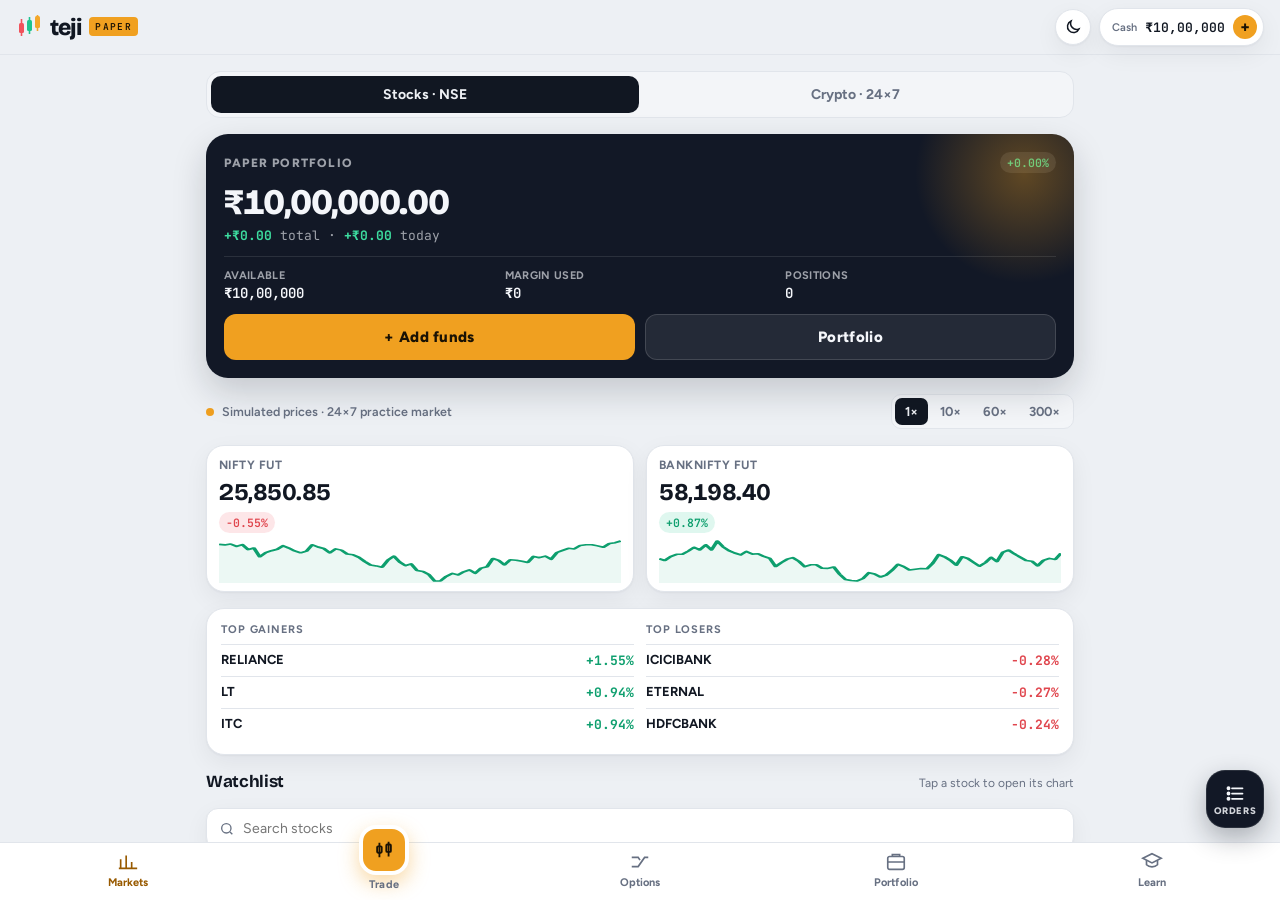
==== app/src/main/assets/index.html @ e21f7d2a "Teji paper trading Android app WebView app serving the Teji web app from assets, with an on-phone li" ====
<!DOCTYPE html>
<html lang="en">
<head>
<meta charset="utf-8">
<meta name="viewport" content="width=device-width, initial-scale=1, maximum-scale=1, viewport-fit=cover">
<title>Teji Paper Trading</title>
<script>(function(){var r=document.documentElement,t=null;try{t=localStorage.getItem('teji.theme');}catch(e){}
if(t!=='dark'&&t!=='light'){var h=r.getAttribute('data-theme');t=(h==='dark'||h==='light')?h:((window.matchMedia&&matchMedia('(prefers-color-scheme: dark)').matches)?'dark':'light');}
r.setAttribute('data-skin',t);})();</script>
<link rel="preconnect" href="https://fonts.googleapis.com">
<link rel="preconnect" href="https://fonts.gstatic.com" crossorigin>
<link href="https://fonts.googleapis.com/css2?family=Bricolage+Grotesque:opsz,wght@12..96,500;12..96,700;12..96,800&family=Figtree:wght@400;500;600;700;800&family=JetBrains+Mono:wght@400;500;600;700&display=swap" rel="stylesheet">
<style>
:root{
  /* Layout: phone-first trading app. Header, one active screen, bottom tab bar with a raised Chart button. Light skin by default, dark skin on toggle. */
  --bg:#EDF0F4; --panel:#FFFFFF; --panel2:#F3F5F8; --line:#E1E5EB; --text:#111722; --muted:#677082;
  --accent:#F0A020; --accent-ink:#985A00; --up:#0E9F6E; --down:#E0464E; --blue:#2F6FEB;
  --shadow:0 1px 2px rgba(17,23,34,.04),0 8px 24px rgba(17,23,34,.06);
  --warn-bg:#FFF4E0; --warn-fg:#7E4A00; --warn-bd:#F3D7A3; --err-bg:#FDECEC; --err-fg:#9E222A; --err-bd:#F2C1C4;
  --hero:#121826; --hero-fg:#F4F6FA; --hero-mut:rgba(244,246,250,.62);
  --display:'Bricolage Grotesque', 'Segoe UI', system-ui, sans-serif;
  --body:'Figtree', 'Segoe UI', system-ui, sans-serif;
  --mono:'JetBrains Mono', ui-monospace, 'SF Mono', Menlo, monospace;
  color-scheme:light;
}
:root[data-skin="dark"]{
  --bg:#0A0F17; --panel:#111824; --panel2:#172131; --line:#22304A; --text:#E8EDF5; --muted:#8B98AD;
  --accent:#F4A72A; --accent-ink:#F4B54A; --up:#1FC48D; --down:#F0525B; --blue:#5FA2FF;
  --shadow:none;
  --warn-bg:rgba(244,167,42,.12); --warn-fg:#F7C772; --warn-bd:rgba(244,167,42,.3); --err-bg:rgba(240,82,91,.1); --err-fg:#F7999E; --err-bd:rgba(240,82,91,.35);
  --hero:#18233A; --hero-fg:#F4F6FA; --hero-mut:rgba(244,246,250,.6);
  color-scheme:dark;
}
*{box-sizing:border-box;margin:0;padding:0}
html,body{height:100%;background:var(--bg);color:var(--text);font-family:var(--body);-webkit-font-smoothing:antialiased;overflow:hidden}
button{font:inherit;color:inherit;background:none;border:0;cursor:pointer;-webkit-tap-highlight-color:transparent}
input,select{font:inherit;color:inherit}
:focus-visible{outline:2px solid var(--accent);outline-offset:2px;border-radius:6px}
.num{font-family:var(--mono);font-variant-numeric:tabular-nums}
.up{color:var(--up)} .dn{color:var(--down)} .mut{color:var(--muted)}
h2,h3{font-family:var(--display);letter-spacing:-0.02em;text-wrap:balance}
h3{font-size:17px;font-weight:700}

#app{height:100%;display:flex;flex-direction:column}
.top{display:flex;align-items:center;justify-content:space-between;gap:12px;padding:calc(8px + env(safe-area-inset-top)) 16px 8px;border-bottom:1px solid var(--line)}
.brand{display:flex;align-items:center;gap:8px;font-family:var(--display);font-weight:800;font-size:23px;letter-spacing:-0.04em}
.brand svg{width:26px;height:26px}
.brand em{font-style:normal;font-family:var(--mono);font-size:9.5px;font-weight:600;letter-spacing:.14em;text-transform:uppercase;color:#1A1204;background:var(--accent);padding:3px 6px;border-radius:4px;transform:translateY(-1px)}
.eq-chip{display:flex;align-items:center;gap:8px;padding:6px 6px 6px 12px;border:1px solid var(--line);border-radius:999px;background:var(--panel)}
.eq-chip .lbl{font-size:11px;color:var(--muted);font-weight:600}
.eq-chip b{font-family:var(--mono);font-size:13px;font-weight:600}
.pill{font-family:var(--mono);font-size:11.5px;font-weight:600;padding:3px 7px;border-radius:999px;background:rgba(139,152,173,.14)}
.pill.up{background:rgba(31,196,141,.14)} .pill.dn{background:rgba(240,82,91,.14)}

main{flex:1;min-height:0;position:relative}
.screen{position:absolute;inset:0;overflow-y:auto;display:none;-webkit-overflow-scrolling:touch}
.screen.active{display:block}
#scr-chart.active{display:flex;flex-direction:column;overflow:hidden}
.tabs{display:grid;grid-template-columns:repeat(5,1fr);border-top:1px solid var(--line);background:var(--panel);padding-bottom:env(safe-area-inset-bottom)}
.tabs button{display:flex;flex-direction:column;align-items:center;gap:3px;padding:8px 0 9px;font-size:11px;color:var(--muted);font-weight:700;letter-spacing:.01em}
.tabs button.on{color:var(--accent-ink)}
.tabs svg{width:22px;height:22px}
.pad{padding:16px;display:flex;flex-direction:column;gap:16px;max-width:900px;margin:0 auto}
.card{background:var(--panel);border:1px solid var(--line);border-radius:18px;padding:14px;box-shadow:var(--shadow)}

/* segmented */
.seg{display:inline-flex;background:var(--panel2);border:1px solid var(--line);border-radius:10px;padding:3px;gap:2px;flex-shrink:0}
.seg button{padding:6px 10px;border-radius:7px;font-size:13px;font-weight:700;color:var(--muted);white-space:nowrap;display:flex;align-items:center;gap:5px}
.seg button.on{background:var(--text);color:var(--bg)}
.seg svg{width:16px;height:16px}
.seg.full{display:flex}.seg.full button{flex:1;justify-content:center}

/* markets */
.sim-bar{display:flex;align-items:center;justify-content:space-between;gap:10px;flex-wrap:wrap}
.live{display:flex;align-items:center;gap:8px;font-size:12.5px;color:var(--muted);font-weight:600}
.live.off i{background:var(--muted);animation:none}.live.err i{background:var(--down);animation:none}
.live i{width:8px;height:8px;border-radius:50%;background:var(--accent);box-shadow:0 0 0 0 rgba(244,167,42,.6);animation:pulse 1.6s infinite}
@keyframes pulse{70%{box-shadow:0 0 0 8px rgba(244,167,42,0)}100%{box-shadow:0 0 0 0 rgba(244,167,42,0)}}
.idx-row{display:grid;grid-template-columns:1fr 1fr;gap:12px}
.idx{display:flex;flex-direction:column;gap:6px;text-align:left;background:var(--panel);border:1px solid var(--line);border-radius:16px;padding:12px 12px 8px}
.idx .nm{font-size:12px;color:var(--muted);font-weight:700;letter-spacing:.04em}
.idx .px{font-family:var(--display);font-size:24px;font-weight:700;letter-spacing:-0.02em;font-variant-numeric:tabular-nums}
.idx svg{width:100%;height:44px;pointer-events:none}
.hero{display:flex;flex-direction:column;gap:6px;padding:4px 0}
.hero h2{font-size:30px;font-weight:800;line-height:1.02;letter-spacing:-0.035em}
.hero h2 span{color:var(--accent-ink)}
.hero p{color:var(--muted);font-size:14px;max-width:52ch}
.movers{display:grid;grid-template-columns:1fr 1fr;gap:12px}
.mv h4{font-size:11px;color:var(--muted);letter-spacing:.08em;text-transform:uppercase;margin-bottom:8px}
.mv button{display:flex;justify-content:space-between;width:100%;padding:7px 0;border-top:1px solid var(--line);font-size:13px;font-weight:700}
.sec-h{display:flex;justify-content:space-between;align-items:baseline}
.sec-h small{color:var(--muted);font-size:12px}
.watch{display:flex;flex-direction:column;background:var(--panel);border:1px solid var(--line);border-radius:16px;overflow:hidden}
.w-row{display:grid;grid-template-columns:1fr 72px 104px;align-items:center;gap:10px;padding:11px 14px;text-align:left;border-top:1px solid var(--line)}
.w-row:first-child{border-top:0}
.w-row:hover{background:var(--panel2)}
.w-l{display:flex;flex-direction:column;min-width:0}
.w-l b{font-size:14px;font-weight:800;letter-spacing:.01em}
.w-l small{font-size:11.5px;color:var(--muted);white-space:nowrap;overflow:hidden;text-overflow:ellipsis}
.w-row svg{width:72px;height:28px;pointer-events:none}
.w-r{display:flex;flex-direction:column;align-items:flex-end;gap:3px}
.w-r b{font-family:var(--mono);font-size:14px;font-weight:600;border-radius:4px;padding:0 3px}
.fl-up{animation:flu .6s}.fl-dn{animation:fld .6s}
@keyframes flu{from{background:rgba(31,196,141,.35)}}
@keyframes fld{from{background:rgba(240,82,91,.35)}}
.tag{font-size:10px;font-weight:800;letter-spacing:.06em;padding:2px 6px;border-radius:4px;background:var(--panel2);color:var(--muted);border:1px solid var(--line)}

/* chart screen */
.ch-top{display:flex;align-items:center;justify-content:space-between;gap:10px;padding:10px 14px 6px}
.sym-btn{display:flex;flex-direction:column;align-items:flex-start;text-align:left;min-width:0}
.sym-btn b{font-family:var(--display);font-size:20px;font-weight:800;letter-spacing:-0.02em;display:flex;align-items:center;gap:6px}
.sym-btn b::after{content:'';width:8px;height:8px;border-right:2px solid var(--muted);border-bottom:2px solid var(--muted);transform:rotate(45deg) translateY(-3px)}
.sym-btn span{font-size:11.5px;color:var(--muted);white-space:nowrap;overflow:hidden;text-overflow:ellipsis;max-width:46vw}
.ch-px{display:flex;flex-direction:column;align-items:flex-end}
.ch-px b{font-family:var(--mono);font-size:20px;font-weight:700}
.ch-tools{display:flex;gap:8px;padding:4px 14px 8px;overflow-x:auto;scrollbar-width:none;align-items:center}
.ch-tools::-webkit-scrollbar{display:none}
.tbtn{display:flex;align-items:center;gap:6px;padding:7px 10px;border-radius:10px;background:var(--panel2);border:1px solid var(--line);font-size:13px;font-weight:700;white-space:nowrap;flex-shrink:0}
.tbtn svg{width:16px;height:16px}
.cv-wrap{position:relative;flex:1;min-height:0;border-top:1px solid var(--line);border-bottom:1px solid var(--line)}
#cv{position:absolute;inset:0;width:100%;height:100%;touch-action:none;display:block;cursor:crosshair}
.legend{position:absolute;left:10px;top:8px;right:72px;pointer-events:none;font-size:11.5px;display:flex;flex-direction:column;gap:3px}
.legend .l1{display:flex;flex-wrap:wrap;gap:4px 10px;font-family:var(--mono)}
.legend .l1 b{font-family:var(--body);font-weight:800;color:var(--text)}
.legend .l2{display:flex;flex-wrap:wrap;gap:4px 10px;font-family:var(--mono);color:var(--muted)}
.legend i{font-style:normal}
.legend .dot{display:inline-block;width:8px;height:2px;border-radius:2px;margin-right:4px;vertical-align:middle}
.go-live{position:absolute;right:72px;bottom:34px;padding:6px 10px;border-radius:999px;background:var(--panel2);border:1px solid var(--line);font-size:12px;font-weight:700}
.tool-hint{position:absolute;left:50%;top:44px;transform:translateX(-50%);background:var(--accent);color:#1A1204;font-size:12px;font-weight:800;padding:5px 10px;border-radius:999px;pointer-events:none;white-space:nowrap}
.ch-pos{display:flex;flex-direction:column}
.cp-row{display:flex;align-items:center;justify-content:space-between;gap:8px;padding:7px 14px;border-bottom:1px solid var(--line);font-size:12.5px}
.cp-row .l{display:flex;gap:8px;align-items:center;min-width:0;flex-wrap:wrap}
.cp-row button{padding:5px 10px;border-radius:8px;border:1px solid var(--line);font-weight:700;font-size:12px}
.trade-bar{display:grid;grid-template-columns:1fr 1fr;gap:10px;padding:10px 14px}
.btn{display:flex;align-items:center;justify-content:center;gap:8px;padding:13px 14px;border-radius:12px;font-weight:800;font-size:15px;letter-spacing:.02em}
.btn small{font-family:var(--mono);font-weight:600;font-size:12px;opacity:.85}
.btn.buy{background:var(--up);color:#03150E}
.btn.sell{background:var(--down);color:#1C0305}
.btn.ghost{background:var(--panel2);border:1px solid var(--line)}
.btn.acc{background:var(--accent);color:#1A1204}
.btn.big{width:100%;padding:15px;font-size:16px}
.btn:disabled{opacity:.45;cursor:not-allowed}

/* options */
.oc-head{display:grid;grid-template-columns:repeat(4,1fr);gap:8px}
.kv{display:flex;flex-direction:column;gap:2px}
.kv small{font-size:11px;color:var(--muted);font-weight:700;letter-spacing:.03em}
.kv b{font-family:var(--mono);font-size:14px;font-weight:600}
.oc-wrap{overflow-x:auto;border:1px solid var(--line);border-radius:16px;background:var(--panel)}
table.oc{width:100%;border-collapse:collapse;font-size:12.5px;min-width:340px}
.oc th{font-size:10.5px;letter-spacing:.07em;color:var(--muted);font-weight:800;padding:9px 6px;border-bottom:1px solid var(--line);text-transform:uppercase;position:sticky;top:0;background:var(--panel)}
.oc td{padding:0;border-bottom:1px solid rgba(34,48,74,.6);text-align:center;position:relative}
.oc td.k{font-family:var(--mono);font-weight:700;background:var(--panel2);width:76px;padding:9px 4px}
.oc tr.atm td.k{background:var(--accent);color:#1A1204}
.oc td.itm{background:rgba(244,167,42,.07)}
.oc .ob{display:flex;flex-direction:column;align-items:center;width:100%;padding:7px 4px;font-family:var(--mono)}
.oc .ob b{font-weight:600;font-size:13px}
.oc .ob small{font-size:10px;color:var(--muted)}
.oc .ob:hover{background:rgba(232,237,245,.06)}
.oi{position:absolute;bottom:3px;height:3px;border-radius:2px;opacity:.75;pointer-events:none}
.oc td.ce .oi{right:6px;background:var(--down)} .oc td.pe .oi{left:6px;background:var(--up)}
#payoff,#curve{width:100%;height:170px;display:block}
.note{font-size:13px;color:var(--muted);line-height:1.5}

/* portfolio */
.acct{display:flex;flex-direction:column;gap:12px}
.acct .big{font-family:var(--display);font-size:32px;font-weight:800;letter-spacing:-0.03em;font-variant-numeric:tabular-nums}
.grid3{display:grid;grid-template-columns:repeat(3,1fr);gap:12px}
.pos{display:flex;flex-direction:column;gap:8px;padding:12px 14px;border-top:1px solid var(--line)}
.pos:first-child{border-top:0}
.pos .r1{display:flex;justify-content:space-between;align-items:flex-start;gap:8px}
.pos .r1 b{font-size:14.5px;font-weight:800}
.pos .meta{font-size:12px;color:var(--muted);font-family:var(--mono)}
.pos .pnl{font-family:var(--mono);font-size:15px;font-weight:700;text-align:right}
.chips{display:flex;gap:6px;flex-wrap:wrap}
.chip{font-size:11px;font-weight:700;font-family:var(--mono);padding:3px 7px;border-radius:6px;border:1px solid var(--line)}
.chip.sl{color:var(--down);border-color:rgba(240,82,91,.4)} .chip.tg{color:var(--up);border-color:rgba(31,196,141,.4)}
.acts{display:flex;gap:8px}
.acts button{flex:1;padding:8px;border-radius:9px;border:1px solid var(--line);font-size:12.5px;font-weight:700;background:var(--panel2)}
.acts button.x{color:var(--down)}
.list{background:var(--panel);border:1px solid var(--line);border-radius:16px;overflow:hidden}
.empty{padding:28px 18px;text-align:center;color:var(--muted);font-size:13.5px;line-height:1.5}
.ord{display:grid;grid-template-columns:1fr auto;gap:4px 10px;padding:11px 14px;border-top:1px solid var(--line);font-size:12.5px}
.ord:first-child{border-top:0}
.st{font-size:10.5px;font-weight:800;letter-spacing:.05em;padding:2px 6px;border-radius:4px}
.st.Executed{background:rgba(31,196,141,.14);color:var(--up)} .st.Rejected{background:rgba(240,82,91,.14);color:var(--down)}
.st.Cancelled{background:rgba(139,152,173,.14);color:var(--muted)} .st.Pending{background:rgba(244,167,42,.15);color:var(--accent-ink)}
.stats{display:grid;grid-template-columns:repeat(4,1fr);gap:12px}
.reset{align-self:center;color:var(--muted);font-size:13px;font-weight:700;text-decoration:underline;padding:8px}

/* learn */
.lhero{display:flex;flex-direction:column;gap:10px}
.prog{height:8px;background:var(--panel2);border-radius:99px;overflow:hidden;border:1px solid var(--line)}
.prog i{display:block;height:100%;background:var(--accent);border-radius:99px;transition:width .4s}
.lessons{display:grid;grid-template-columns:repeat(auto-fill,minmax(250px,1fr));gap:10px}
.les{display:grid;grid-template-columns:38px 1fr auto;gap:12px;align-items:center;text-align:left;padding:12px;border-radius:14px;background:var(--panel);border:1px solid var(--line)}
.les .n{font-family:var(--display);font-size:22px;font-weight:800;color:var(--muted);text-align:center}
.les.done .n{color:var(--up)}
.les b{font-size:14px;font-weight:700;display:block;line-height:1.25}
.les small{font-size:11.5px;color:var(--muted)}
.les .ck{width:22px;height:22px;border-radius:50%;border:2px solid var(--line);display:grid;place-items:center;font-size:12px}
.les.done .ck{background:var(--up);border-color:var(--up);color:#03150E}
.lsvg{width:100%;height:auto;background:var(--panel2);border-radius:14px;border:1px solid var(--line);display:block}
.lbody{display:flex;flex-direction:column;gap:12px;font-size:15px;line-height:1.6;max-width:65ch}
.lbody ul,.lbody ol{padding-left:20px;display:flex;flex-direction:column;gap:6px}
.lbody b{color:var(--text)}
.lbody .box{background:var(--panel2);border-left:3px solid var(--accent);padding:10px 12px;border-radius:0 10px 10px 0;font-size:14px}
.quiz{display:flex;flex-direction:column;gap:8px}
.quiz button{text-align:left;padding:11px 13px;border-radius:11px;border:1px solid var(--line);background:var(--panel2);font-size:14px;font-weight:600}
.quiz button.ok{border-color:var(--up);background:rgba(31,196,141,.12)}
.quiz button.no{border-color:var(--down);background:rgba(240,82,91,.1)}
.qwhy{font-size:13.5px;color:var(--muted);line-height:1.5}
.calc{display:flex;flex-direction:column;gap:12px}
.calc .g{display:grid;grid-template-columns:1fr 1fr;gap:10px}
.disc{font-size:12px;color:var(--muted);line-height:1.5;text-align:center;padding-bottom:12px}

/* fields */
.field{display:flex;flex-direction:column;gap:6px}
.field label,.flabel{font-size:11.5px;font-weight:700;color:var(--muted);letter-spacing:.03em}
.inp{width:100%;background:var(--bg);border:1px solid var(--line);border-radius:10px;padding:10px 12px;font-family:var(--mono);font-size:15px;outline:none}
.inp:focus{border-color:var(--accent-ink)}
.inp:disabled{opacity:.4}
.stepper{display:grid;grid-template-columns:40px 1fr 40px;border:1px solid var(--line);border-radius:10px;overflow:hidden;background:var(--bg)}
.stepper button{font-size:20px;font-weight:600;background:var(--panel2)}
.stepper .inp{border:0;border-radius:0;text-align:center}
.row2{display:grid;grid-template-columns:1fr 1fr;gap:10px}
.tg-row{display:grid;grid-template-columns:auto 1fr;gap:10px;align-items:center}
.sw{display:flex;align-items:center;gap:8px;font-size:13.5px;font-weight:700;min-width:104px}
.sw input{width:18px;height:18px;accent-color:var(--accent-ink)}
.hint{font-size:11.5px;color:var(--muted);font-family:var(--mono)}
.linkb{color:var(--accent-ink);font-size:13px;font-weight:700;align-self:flex-start;padding:2px 0}

/* sheet */
.sheet-wrap{position:fixed;inset:0;z-index:50;display:flex;align-items:flex-end;justify-content:center}
.sheet-wrap[hidden]{display:none}
.scrim{position:absolute;inset:0;background:rgba(3,6,10,.62)}
.sheet{position:relative;width:100%;max-width:560px;max-height:92%;overflow-y:auto;background:var(--panel);border:1px solid var(--line);border-bottom:0;border-radius:20px 20px 0 0;padding:6px 16px calc(18px + env(safe-area-inset-bottom));animation:sup .22s ease-out;display:flex;flex-direction:column;gap:14px}
.sheet.tall{height:92%}
@keyframes sup{from{transform:translateY(36px);opacity:.3}}
.grab{width:40px;height:4px;border-radius:9px;background:var(--line);margin:4px auto 0;flex-shrink:0}
.sh-h{display:flex;justify-content:space-between;align-items:center;gap:10px}
.sh-h h3{font-size:19px}
.xbtn{width:34px;height:34px;border-radius:50%;background:var(--panel2);display:grid;place-items:center;font-size:18px;flex-shrink:0}
.ot-head{display:flex;justify-content:space-between;align-items:center;gap:10px;padding:12px;border-radius:14px;background:var(--panel2);border:1px solid var(--line)}
.ot-head.BUY{border-color:rgba(31,196,141,.45)} .ot-head.SELL{border-color:rgba(240,82,91,.45)}
.ot-sym{font-family:var(--display);font-size:19px;font-weight:800;letter-spacing:-0.02em}
.side-seg button.on.b{background:var(--up);color:#03150E}
.side-seg button.on.s{background:var(--down);color:#1C0305}
.sum{display:flex;flex-direction:column;gap:7px;background:var(--bg);border:1px solid var(--line);border-radius:12px;padding:12px}
.sum .r{display:flex;justify-content:space-between;font-size:13px}
.sum .r span:first-child{color:var(--muted)}
.sum .r span:last-child{font-family:var(--mono);font-weight:600}
.warn{font-size:12.5px;line-height:1.45;padding:9px 11px;border-radius:10px;background:var(--warn-bg);color:var(--warn-fg);border:1px solid var(--warn-bd)}
.warn.err{background:var(--err-bg);color:var(--err-fg);border-color:var(--err-bd)}
details.check{border:1px solid var(--line);border-radius:12px;padding:10px 12px;background:var(--panel2)}
details.check summary{font-size:13px;font-weight:700;cursor:pointer}
details.check label{display:flex;gap:10px;align-items:flex-start;font-size:13px;margin-top:9px;line-height:1.4}
details.check input{accent-color:var(--up);width:16px;height:16px;margin-top:2px;flex-shrink:0}
.srch-list{display:flex;flex-direction:column}
.srch-list button{display:flex;justify-content:space-between;align-items:center;padding:11px 4px;border-top:1px solid var(--line);text-align:left}
.ind-row{display:flex;align-items:center;justify-content:space-between;gap:12px;padding:10px 2px;border-top:1px solid var(--line)}
.ind-row b{font-size:14px;display:flex;align-items:center;gap:8px}
.ind-row small{display:block;font-size:12px;color:var(--muted);margin-top:2px}
.ind-row input{width:20px;height:20px;accent-color:var(--accent-ink);flex-shrink:0}
.swatch{width:14px;height:3px;border-radius:2px;display:inline-block}
.capchips{display:grid;grid-template-columns:repeat(4,1fr);gap:8px}
.capchips button{padding:10px 4px;border-radius:10px;border:1px solid var(--line);background:var(--panel2);font-family:var(--mono);font-weight:600;font-size:13px}
.capchips button.on{border-color:var(--accent-ink);color:var(--accent-ink)}

#toasts{position:fixed;left:50%;top:calc(62px + env(safe-area-inset-top));transform:translateX(-50%);z-index:80;display:flex;flex-direction:column;gap:8px;width:min(92vw,420px);pointer-events:none}
.toast{color:#F4F6FA;background:#1C2738;border:1px solid var(--line);border-left:4px solid var(--up);padding:10px 12px;border-radius:12px;font-size:13.5px;font-weight:600;box-shadow:0 10px 30px rgba(0,0,0,.4);animation:tin .25s ease-out}
.toast.err{border-left-color:var(--down)} .toast.info{border-left-color:var(--accent-ink)}
@keyframes tin{from{transform:translateY(-10px);opacity:0}}

/* v4 additions */
body,.top,.tabs,.card,.watch,.list,.idx,.sheet,.seg,.inp,.ch-top,.ch-tools,.trade-bar,.ch-pos,.cv-wrap{transition:background-color .2s ease,border-color .2s ease,color .2s ease}
.part-seg{border-radius:14px;padding:4px}.part-seg button{padding:10px 8px;font-size:14px;border-radius:10px}
.fab{position:fixed;right:16px;bottom:90px;z-index:40;display:flex;flex-direction:column;align-items:center;justify-content:center;gap:1px;width:58px;height:58px;border-radius:19px;background:var(--hero);color:#F4F6FA;box-shadow:0 10px 26px rgba(17,23,34,.3);border:1px solid rgba(255,255,255,.1);transition:bottom .2s ease}
.fab svg{width:21px;height:21px}
.fab-lbl{font-size:9.5px;font-weight:800;letter-spacing:.06em;text-transform:uppercase;opacity:.85}
.fab-badge{position:absolute;top:-7px;right:-7px;min-width:22px;height:22px;padding:0 6px;border-radius:999px;background:var(--accent);color:#1A1204;font:800 12px var(--mono);display:grid;place-items:center;border:2px solid var(--bg)}
.fab-badge[hidden]{display:none}
.fab.pop{animation:fabpop .5s ease}
@keyframes fabpop{30%{transform:scale(1.15)}60%{transform:scale(.95)}}
.screen .pad{padding-bottom:96px}
.bk-sum{display:grid;grid-template-columns:repeat(3,1fr);gap:10px;padding:12px;border-radius:14px;background:var(--panel2);border:1px solid var(--line)}
.bk-row{display:flex;flex-direction:column;gap:8px;padding:12px 2px;border-top:1px solid var(--line)}
.bk-row:first-child{border-top:0}
.bk-row .r1{display:flex;justify-content:space-between;align-items:flex-start;gap:8px}
.bk-row b.s{font-size:14.5px;font-weight:800}
.bk-row .meta{font-size:12px;color:var(--muted);font-family:var(--mono)}
.bk-row .pnl{font-family:var(--mono);font-size:15px;font-weight:700;text-align:right}
.bk-row .acts button{padding:7px}
.bk-exit{flex:1.3!important;background:var(--down)!important;color:#fff!important;border-color:var(--down)!important}
.hsum{display:flex;flex-direction:column;gap:12px}
.hs-top{display:flex;justify-content:space-between;align-items:flex-start;gap:10px}
.hs-big{font-family:var(--display);font-size:28px;font-weight:800;letter-spacing:-0.03em;margin-top:4px}
#pfSeg button{padding:7px 6px;font-size:12.5px}
.top-r{display:flex;align-items:center;gap:8px}
.icon-btn{width:36px;height:36px;border-radius:50%;border:1px solid var(--line);background:var(--panel);display:grid;place-items:center;box-shadow:var(--shadow)}
.icon-btn svg{width:18px;height:18px}
:root:not([data-skin="dark"]) .i-sun{display:none} :root[data-skin="dark"] .i-moon{display:none}
.eq-chip{box-shadow:var(--shadow)}
.eq-chip .plus{width:24px;height:24px;border-radius:50%;background:var(--accent);color:#1A1204;display:grid;place-items:center;font-weight:800;font-size:16px;line-height:1}
.pcard{background:var(--hero);color:var(--hero-fg);border-radius:22px;padding:18px;display:flex;flex-direction:column;gap:12px;position:relative;overflow:hidden;box-shadow:0 14px 34px rgba(17,23,34,.18)}
.pcard::after{content:'';position:absolute;right:-60px;top:-70px;width:220px;height:220px;border-radius:50%;background:radial-gradient(circle,rgba(240,160,32,.35),rgba(240,160,32,0) 70%);pointer-events:none}
.pc-top{display:flex;justify-content:space-between;align-items:center}
.pc-l{font-size:12px;font-weight:800;letter-spacing:.1em;text-transform:uppercase;color:var(--hero-mut)}
.pc-eq{font-family:var(--display);font-size:36px;font-weight:800;letter-spacing:-0.035em;line-height:1;font-variant-numeric:tabular-nums}
.pc-sub{font-size:13px;color:var(--hero-mut);font-family:var(--mono)}
.pc-sub b{font-weight:700}
.pcard .pill{background:rgba(255,255,255,.1)}
.pcard .up{color:#3DDC9F} .pcard .dn{color:#FF7A80}
.pc-grid{display:grid;grid-template-columns:repeat(3,1fr);gap:10px;padding-top:12px;border-top:1px solid rgba(255,255,255,.1)}
.pc-grid small{color:var(--hero-mut)!important}
.pc-act{display:grid;grid-template-columns:1fr 1fr;gap:10px;position:relative;z-index:1}
.pc-act .ghost{background:rgba(255,255,255,.08);border:1px solid rgba(255,255,255,.14);color:var(--hero-fg)}
.wsearch{display:flex;align-items:center;gap:8px;background:var(--panel);border:1px solid var(--line);border-radius:12px;padding:0 12px;box-shadow:var(--shadow)}
.wsearch svg{width:16px;height:16px;color:var(--muted);flex-shrink:0}
.wsearch input{flex:1;border:0;background:none;outline:none;padding:11px 0;font-size:14px}
.watch,.idx,.list,.oc-wrap,.les{box-shadow:var(--shadow)}
.watch{border-radius:18px}.idx{border-radius:18px}.list{border-radius:18px}
.tabs button.mid{position:relative}
.tabs button.mid .ic{width:50px;height:50px;border-radius:17px;background:var(--accent);color:#1A1204;display:grid;place-items:center;margin-top:-26px;box-shadow:0 8px 20px rgba(240,160,32,.4);border:4px solid var(--panel)}
.tabs button.mid.on{color:var(--accent-ink)}
.tabs button.mid .ic svg{width:22px;height:22px}
.capchips.c3{grid-template-columns:repeat(3,1fr)}
.capchips button:disabled{opacity:.35;cursor:not-allowed}
.lsvg [fill="#E8EDF5"]{fill:var(--text)} .lsvg [stroke="#E8EDF5"]{stroke:var(--text)}
.lsvg [fill="#8B98AD"]{fill:var(--muted)} .lsvg [stroke="#8B98AD"]{stroke:var(--muted)}
.ch-top,.ch-tools,.trade-bar,.ch-pos{background:var(--panel)}
.cv-wrap{background:var(--panel)}
@media (min-width:760px){
  .idx-row{grid-template-columns:1fr 1fr}
  .hero h2{font-size:38px}
}
@media (max-width:380px){.oc-head{grid-template-columns:repeat(2,1fr)}.stats{grid-template-columns:repeat(2,1fr)}.grid3{grid-template-columns:1fr 1fr}}
@media (prefers-reduced-motion:reduce){*{animation:none!important;transition:none!important}}
</style>
</head>
<body>
<div id="app">
  <header class="top">
    <div class="brand">
      <svg viewBox="0 0 26 26" aria-hidden="true"><rect x="3" y="9" width="5" height="10" rx="1.5" fill="#F0525B"/><line x1="5.5" y1="5" x2="5.5" y2="22" stroke="#F0525B" stroke-width="1.6"/><rect x="11" y="6" width="5" height="11" rx="1.5" fill="#1FC48D"/><line x1="13.5" y1="3" x2="13.5" y2="20" stroke="#1FC48D" stroke-width="1.6"/><rect x="19" y="2" width="5" height="12" rx="1.5" fill="#F4A72A"/><line x1="21.5" y1="1" x2="21.5" y2="17" stroke="#F4A72A" stroke-width="1.6"/></svg>
      teji <em>paper</em>
    </div>
    <div class="top-r">
      <button class="icon-btn" id="themeBtn" aria-label="Switch light or dark mode"><svg class="i-moon" viewBox="0 0 24 24" fill="none" stroke="currentColor" stroke-width="2"><path d="M20 14.5A8 8 0 0 1 9.5 4a8 8 0 1 0 10.5 10.5z"/></svg><svg class="i-sun" viewBox="0 0 24 24" fill="none" stroke="currentColor" stroke-width="2"><circle cx="12" cy="12" r="4"/><path d="M12 2v2M12 20v2M4.9 4.9l1.4 1.4M17.7 17.7l1.4 1.4M2 12h2M20 12h2M4.9 19.1l1.4-1.4M17.7 6.3l1.4-1.4"/></svg></button>
      <button class="eq-chip" data-funds aria-label="Add funds"><span class="lbl">Cash</span><b id="cashVal">₹0</b><span class="plus">+</span></button>
    </div>
  </header>

  <main>
    <!-- MARKETS -->
    <section id="scr-markets" class="screen active">
      <div class="pad">
        <div class="seg full part-seg" id="partSeg"><button data-part="stocks">Stocks · NSE</button><button data-part="crypto">Crypto · 24×7</button></div>
        <div class="pcard">
          <div class="pc-top"><span class="pc-l" id="pcLabel">Paper portfolio</span><span class="pill" id="pcPct"></span></div>
          <div><div class="pc-eq" id="pcEq"></div><div class="pc-sub" style="margin-top:6px"><b id="pcPnl"></b> total · <b id="pcDay"></b> today</div></div>
          <div class="pc-grid"><div class="kv"><small>AVAILABLE</small><b id="pcCash"></b></div><div class="kv"><small>MARGIN USED</small><b id="pcMg"></b></div><div class="kv"><small>POSITIONS</small><b id="pcN"></b></div></div>
          <div class="pc-act"><button class="btn acc" data-funds>+ Add funds</button><button class="btn ghost" data-go="portfolio">Portfolio</button></div>
        </div>
        <div class="sim-bar">
          <div class="live" id="feedBadge"><i></i>Simulated prices · 24×7 practice market</div>
          <div class="seg speed-seg" aria-label="Market speed"></div>
        </div>
        <div class="idx-row" id="idxRow"></div>
        <div class="card movers" id="movers"></div>
        <div class="sec-h"><h3>Watchlist</h3><small>Tap a stock to open its chart</small></div>
        <label class="wsearch"><svg viewBox="0 0 24 24" fill="none" stroke="currentColor" stroke-width="2"><circle cx="11" cy="11" r="7"/><path d="M20 20l-3.5-3.5"/></svg><input id="wSearch" placeholder="Search stocks" autocomplete="off" aria-label="Search stocks"></label>
        <div class="watch" id="watch"></div>
        <button class="card" data-go="learn" style="display:flex;justify-content:space-between;align-items:center;text-align:left;gap:12px">
          <span><b style="font-size:15px;display:block">New to trading?</b><span class="mut" style="font-size:13px">15 short lessons, from candlesticks to options and crypto, each with a quiz.</span></span>
          <span class="tag" style="background:var(--accent);color:#1A1204;border-color:var(--accent-ink)">LEARN →</span>
        </button>
      </div>
    </section>

    <!-- CHART -->
    <section id="scr-chart" class="screen">
      <div class="ch-top">
        <button class="sym-btn" id="symBtn"><b id="chSym">NIFTY</b><span id="chName"></span></button>
        <div class="ch-px"><b id="chLtp">0</b><span id="chChg" class="num" style="font-size:12.5px"></span></div>
      </div>
      <div class="ch-tools">
        <div class="seg" id="tfSeg"></div>
        <div class="seg" id="typeSeg">
          <button data-ctype="candle" aria-label="Candles"><svg viewBox="0 0 16 16"><path d="M5 2v12M11 1v13" stroke="currentColor" stroke-width="1.3"/><rect x="3" y="5" width="4" height="6" rx="1" fill="currentColor"/><rect x="9" y="3" width="4" height="7" rx="1" fill="none" stroke="currentColor" stroke-width="1.3"/></svg></button>
          <button data-ctype="line" aria-label="Line"><svg viewBox="0 0 16 16"><path d="M1 12l4-5 3 3 4-6 3 3" fill="none" stroke="currentColor" stroke-width="1.6" stroke-linejoin="round"/></svg></button>
          <button data-ctype="ha" aria-label="Heikin Ashi">HA</button>
        </div>
        <button class="tbtn" id="indBtn"><svg viewBox="0 0 16 16"><path d="M2 12c3-6 5 2 7-3s3-4 5-5" fill="none" stroke="#F4A72A" stroke-width="1.6"/><path d="M2 14h12" stroke="currentColor" stroke-width="1.2"/></svg>Indicators</button>
        <div class="seg" id="toolSeg">
          <button data-tool="cursor" aria-label="Cursor and pan"><svg viewBox="0 0 16 16"><path d="M8 1v14M1 8h14" stroke="currentColor" stroke-width="1.4"/></svg></button>
          <button data-tool="h" aria-label="Horizontal line"><svg viewBox="0 0 16 16"><path d="M1 8h14" stroke="currentColor" stroke-width="2"/><circle cx="8" cy="8" r="2" fill="currentColor"/></svg></button>
          <button data-tool="t" aria-label="Trend line"><svg viewBox="0 0 16 16"><path d="M2 13L14 3" stroke="currentColor" stroke-width="2"/><circle cx="2.5" cy="12.5" r="2" fill="currentColor"/><circle cx="13.5" cy="3.5" r="2" fill="currentColor"/></svg></button>
        </div>
        <button class="tbtn" id="clearDraw">Clear lines</button>
        <div class="seg speed-seg" aria-label="Market speed"></div>
      </div>
      <div class="cv-wrap" id="cvWrap">
        <canvas id="cv" aria-label="Price chart"></canvas>
        <div class="legend" id="legend"></div>
        <div class="tool-hint" id="toolHint" hidden></div>
        <button class="go-live" id="goLive" hidden>Latest →</button>
      </div>
      <div class="ch-pos" id="chPos"></div>
      <div class="trade-bar">
        <button class="btn sell" data-trade="SELL">SELL <small id="sellPx"></small></button>
        <button class="btn buy" data-trade="BUY">BUY <small id="buyPx"></small></button>
      </div>
    </section>

    <!-- OPTIONS -->
    <section id="scr-options" class="screen">
      <div class="pad">
        <div class="sec-h"><h3>Option chain</h3><div class="seg" id="ocUnd"><button data-und="NIFTY">NIFTY</button><button data-und="BANKNIFTY">BANKNIFTY</button></div></div>
        <div class="card oc-head" id="ocHead"></div>
        <div class="oc-wrap">
          <table class="oc">
            <thead><tr><th>Call LTP · Δ</th><th>Strike</th><th>Put LTP · Δ</th></tr></thead>
            <tbody id="ocBody"></tbody>
          </table>
        </div>
        <p class="note" id="ocNote">Tap any LTP to buy or sell that contract. Shaded cells are in the money; the highlighted strike is at the money. Thin bars show simulated open interest.</p>
        <div class="card" style="display:flex;flex-direction:column;gap:10px">
          <div class="sec-h"><h3>Payoff at expiry</h3><small id="payoffSub"></small></div>
          <canvas id="payoff"></canvas>
          <p class="note" id="payoffNote"></p>
        </div>
        <button class="card" data-lesson="options" style="text-align:left"><b>New to options?</b> <span class="mut">Read the short lesson on calls, puts, strikes and premium →</span></button>
      </div>
    </section>

    <!-- PORTFOLIO -->
    <section id="scr-portfolio" class="screen">
      <div class="pad">
        <div class="card acct" id="acct"></div>
        <div class="seg full" id="pfSeg"><button data-pf="hold">Holdings</button><button data-pf="pos">Positions</button><button data-pf="ord">Orders</button><button data-pf="jr">Journal</button></div>
        <div id="pfBody"></div>
        <button class="reset" id="resetBtn">Reset account</button>
      </div>
    </section>

    <!-- LEARN -->
    <section id="scr-learn" class="screen">
      <div class="pad">
        <div class="lhero">
          <h2 style="font-size:28px;font-weight:800;letter-spacing:-0.03em">Learn to trade, step by step</h2>
          <p class="mut" style="font-size:14px">Each lesson ends with a quiz and a button to practise the idea on the chart. Answer correctly to complete the lesson.</p>
          <div style="display:flex;justify-content:space-between;font-size:12.5px;font-weight:700"><span id="progTxt"></span><span class="mut">Progress</span></div>
          <div class="prog"><i id="progBar"></i></div>
        </div>
        <div class="lessons" id="lessons"></div>
        <div class="card calc" id="calc">
          <h3>Position size calculator</h3>
          <p class="note">Decide how much you are willing to lose first. The right quantity follows from that.</p>
          <div class="g">
            <div class="field"><label for="cCap">Capital (₹)</label><input class="inp" id="cCap" inputmode="decimal"></div>
            <div class="field"><label for="cRisk">Risk per trade (%)</label><input class="inp" id="cRisk" inputmode="decimal" value="1"></div>
            <div class="field"><label for="cEntry">Entry price</label><input class="inp" id="cEntry" inputmode="decimal" value="1486"></div>
            <div class="field"><label for="cSl">Stop loss</label><input class="inp" id="cSl" inputmode="decimal" value="1474"></div>
          </div>
          <div class="sum" id="calcOut"></div>
        </div>
        <p class="disc">Teji is for education and practice only. Live mode uses unofficial Yahoo Finance quotes, which may be delayed or incomplete; elsewhere, prices are simulated. Nothing here is investment advice. Consult a SEBI-registered adviser before investing real money.</p>
      </div>
    </section>
  </main>

  <nav class="tabs" aria-label="Main">
    <button data-go="markets" class="on"><svg viewBox="0 0 24 24" fill="none" stroke="currentColor" stroke-width="1.8"><path d="M4 19V9M10 19V5M16 19v-7M22 19H2"/></svg>Markets</button>
    <button data-go="chart" class="mid"><span class="ic"><svg viewBox="0 0 24 24" fill="none" stroke="currentColor" stroke-width="2"><path d="M7 4v16M17 3v16"/><rect x="4.5" y="8" width="5" height="7" rx="1"/><rect x="14.5" y="6" width="5" height="8" rx="1"/></svg></span>Trade</button>
    <button data-go="options"><svg viewBox="0 0 24 24" fill="none" stroke="currentColor" stroke-width="1.8"><path d="M3 17h7l7-10h4M3 7h7l2 3"/></svg>Options</button>
    <button data-go="portfolio"><svg viewBox="0 0 24 24" fill="none" stroke="currentColor" stroke-width="1.8"><rect x="3" y="6" width="18" height="14" rx="2"/><path d="M8 6V4h8v2M3 12h18"/></svg>Portfolio</button>
    <button data-go="learn"><svg viewBox="0 0 24 24" fill="none" stroke="currentColor" stroke-width="1.8"><path d="M2 8l10-5 10 5-10 5z"/><path d="M6 10v5c3 3 9 3 12 0v-5"/></svg>Learn</button>
  </nav>
</div>

<button class="fab" id="fab" aria-label="My orders and open trades"><svg viewBox="0 0 24 24" fill="none" stroke="currentColor" stroke-width="2" stroke-linecap="round"><path d="M8 6h12M8 12h12M8 18h12"/><circle cx="4" cy="6" r="1.2" fill="currentColor"/><circle cx="4" cy="12" r="1.2" fill="currentColor"/><circle cx="4" cy="18" r="1.2" fill="currentColor"/></svg><span class="fab-lbl">Orders</span><span class="fab-badge" id="fabN" hidden>0</span></button>
<div class="sheet-wrap" id="sheetWrap" hidden>
  <div class="scrim" data-close></div>
  <div class="sheet" id="sheet" role="dialog" aria-modal="true"><div class="grab"></div><div id="sheetBody" style="display:flex;flex-direction:column;gap:14px"></div></div>
</div>
<div id="toasts" aria-live="polite"></div>

<script>
(async()=>{
'use strict';
/* ================= helpers ================= */
const $=(s,r=document)=>r.querySelector(s), $$=(s,r=document)=>[...r.querySelectorAll(s)];
const PART=(()=>{const h=(location.hash||'').replace('#','');if(h==='crypto'||h==='stocks')return h;try{return localStorage.getItem('teji.part')||'stocks';}catch(e){return 'stocks';}})();
const CRYPTO=PART==='crypto', CUR=CRYPTO?'$':'₹', LOC=CRYPTO?'en-US':'en-IN';
const nf2=new Intl.NumberFormat(LOC,{minimumFractionDigits:2,maximumFractionDigits:2});
const nf4=new Intl.NumberFormat(LOC,{minimumFractionDigits:2,maximumFractionDigits:4});
const nf0=new Intl.NumberFormat(LOC,{maximumFractionDigits:0});
const f2=n=>(CRYPTO&&n!==0&&Math.abs(n)<10)?nf4.format(n):nf2.format(n), f0=n=>nf0.format(n);
const inr=n=>(n<0?'−'+CUR:CUR)+f2(Math.abs(n));
const inr0=n=>(n<0?'−'+CUR:CUR)+f0(Math.abs(n));
const sinr=n=>(n>=0?'+'+CUR:'−'+CUR)+f2(Math.abs(n));
const decFor=p=>CRYPTO?(p>=1000?2:p>=10?3:4):2;
const fpx=p=>Number(p).toFixed(decFor(p));
const fq=q=>CRYPTO?String(+Number(q).toFixed(6)):nf0.format(q);
const DAYMIN=CRYPTO?1440:375;
const pct=n=>(n>=0?'+':'−')+Math.abs(n).toFixed(2)+'%';
const clamp=(v,a,b)=>Math.max(a,Math.min(b,v));
const cls=n=>n>=0?'up':'dn';
function randn(){let u=0,v=0;while(!u)u=Math.random();while(!v)v=Math.random();return Math.sqrt(-2*Math.log(u))*Math.cos(2*Math.PI*v);}
const TICK=0.05;
const rt=p=>{if(CRYPTO){const d=decFor(p),m=Math.pow(10,d);return Math.max(1/m,Math.round(p*m)/m);}return Math.max(TICK,Math.round(p/TICK)*TICK);};
const CHG=20, YEAR=365*86400000, DAY=86400000;
const feeOf=(qty,px)=>CRYPTO?qty*px*0.001:CHG;
const prodName=c=>CRYPTO?(c==='MIS'?'FUTURES 10×':'SPOT'):(c||'');
const isFO=i=>i.kind==='fut'||i.kind==='opt';
const spotLike=i=>i.kind==='eq'||i.kind==='crypto';
const C={grid:'rgba(139,152,173,0.09)',axis:'#8B98AD',up:'#1FC48D',down:'#F0525B',accent:'#F4A72A',blue:'#5FA2FF',text:'#E8EDF5',violet:'#B48CFF',pink:'#F07AD8',panel:'#111824',bg:'#0A0F17',line:'#22304A'};
const MON=['Jan','Feb','Mar','Apr','May','Jun','Jul','Aug','Sep','Oct','Nov','Dec'];
const esc=s=>String(s).replace(/[&<>"]/g,c=>({'&':'&amp;','<':'&lt;','>':'&gt;','"':'&quot;'}[c]));

/* ================= instruments ================= */
async function detectLive(){try{const ac=new AbortController();const tm=setTimeout(()=>ac.abort(),1500);const r=await fetch('/api/ping',{cache:'no-store',signal:ac.signal});clearTimeout(tm);if(!r.ok)return false;const d=await r.json();return !!(d&&d.teji);}catch(e){return false;}}
const LIVE=await detectLive();
let mktState=CRYPTO?'OPEN':'CLOSED', feedErr=0, lastFeed=0, feedSrc='';
const BASE=CRYPTO?[
 {sym:'BTCUSDT',name:'Bitcoin',kind:'crypto',price:98000,vol:0.025,qs:0.0001},
 {sym:'ETHUSDT',name:'Ethereum',kind:'crypto',price:3400,vol:0.035,qs:0.001},
 {sym:'SOLUSDT',name:'Solana',kind:'crypto',price:180,vol:0.045,qs:0.01},
 {sym:'BNBUSDT',name:'BNB',kind:'crypto',price:900,vol:0.03,qs:0.001},
 {sym:'XRPUSDT',name:'XRP',kind:'crypto',price:2.4,vol:0.045,qs:0.1},
 {sym:'LTCUSDT',name:'Litecoin',kind:'crypto',price:95,vol:0.04,qs:0.01},
 {sym:'AVAXUSDT',name:'Avalanche',kind:'crypto',price:30,vol:0.05,qs:0.01},
 {sym:'LINKUSDT',name:'Chainlink',kind:'crypto',price:18,vol:0.045,qs:0.01},
]:[
 {sym:'NIFTY',name:LIVE?'Nifty 50 index':'Nifty 50 Futures',kind:'fut',price:25850,vol:0.008,lot:65,step:50,iv:0.12},
 {sym:'BANKNIFTY',name:LIVE?'Nifty Bank index':'Bank Nifty Futures',kind:'fut',price:58200,vol:0.010,lot:30,step:100,iv:0.14},
 {sym:'RELIANCE',name:'Reliance Industries',kind:'eq',price:1482,vol:0.015},
 {sym:'TCS',name:'Tata Consultancy Services',kind:'eq',price:3105,vol:0.014},
 {sym:'HDFCBANK',name:'HDFC Bank',kind:'eq',price:992,vol:0.012},
 {sym:'INFY',name:'Infosys',kind:'eq',price:1518,vol:0.016},
 {sym:'ICICIBANK',name:'ICICI Bank',kind:'eq',price:1386,vol:0.013},
 {sym:'SBIN',name:'State Bank of India',kind:'eq',price:938,vol:0.016},
 {sym:'ITC',name:'ITC Ltd',kind:'eq',price:412,vol:0.011},
 {sym:'LT',name:'Larsen & Toubro',kind:'eq',price:3920,vol:0.014},
 {sym:'BHARTIARTL',name:'Bharti Airtel',kind:'eq',price:2048,vol:0.013},
 {sym:'ETERNAL',name:'Eternal (Zomato)',kind:'eq',price:318,vol:0.025},
];
const KEY=(LIVE?'teji.live.':'teji.paper.')+(CRYPTO?'crypto.v1':'v1');
function loadSaved(){try{return JSON.parse(localStorage.getItem(KEY)||'null');}catch(e){return null;}}
const SAVED=loadSaved();
function fresh(cap){return {start:cap,cash:cap,positions:[],orders:[],history:[],trades:[],curve:[{t:Date.now(),pnl:0}],realized:0,charges:0,seq:1,deposits:0};}
let S=(SAVED&&SAVED.acct)||fresh(CRYPTO?10000:1000000);
const MKT=(SAVED&&SAVED.mkt)||{};
const PREF=Object.assign({done:{},drawings:{},ind:{ema20:true,ema50:true,vol:true,rsi:false,macd:false,bb:false,vwap:false,sma200:false},tf:'5m',sym:CRYPTO?'BTCUSDT':'NIFTY',ctype:'candle',und:'NIFTY',pf:'hold'},(SAVED&&SAVED.pref)||{});
PREF.theme=document.documentElement.getAttribute('data-skin')||PREF.theme||'light';
const sim={now:LIVE?Date.now():Math.max(MKT.simNow||0,Date.now()),speed:LIVE?1:(MKT.speed||1),expiry:MKT.expiry||0,day:''};
if(!sim.expiry) sim.expiry=sim.now+4.25*DAY;

const INST={};
BASE.forEach(b=>{
  const p=(MKT.prices&&MKT.prices[b.sym])||b.price;
  const prev=(MKT.prev&&MKT.prev[b.sym])||rt(p*(1-randn()*(CRYPTO?0.02:0.007)));
  INST[b.sym]=Object.assign({},b,{price:p,prev,drift:randn()*b.vol*0.3});
});
sim.day=dayKey(sim.now);
function dayKey(t){const d=new Date(t);return d.getFullYear()+'-'+d.getMonth()+'-'+d.getDate();}

/* option math */
function ncdf(x){const t=1/(1+0.2316419*Math.abs(x));const d=0.3989423*Math.exp(-x*x/2);const p=d*t*(0.3193815+t*(-0.3565638+t*(1.781478+t*(-1.821256+t*1.330274))));return x>0?1-p:p;}
function bsRaw(S0,K,T,v,type){
  if(T<=1e-7) return {p:Math.max(0,type==='CE'?S0-K:K-S0),d:type==='CE'?(S0>K?1:0):(S0<K?-1:0)};
  const sq=v*Math.sqrt(T), d1=(Math.log(S0/K)+0.5*v*v*T)/sq, d2=d1-sq;
  const call=S0*ncdf(d1)-K*ncdf(d2);
  return type==='CE'?{p:call,d:ncdf(d1)}:{p:call-S0+K,d:ncdf(d1)-1};
}
function ivOf(und,K,S0){return INST[und].iv*(1+2.2*Math.abs(Math.log(K/S0)))+(K<S0?0.01:0);}
function optVal(inst,S0,T){return rt(bsRaw(S0,inst.K,T,ivOf(inst.und,inst.K,S0),inst.type).p);}
function lastTue(y,m){const d=new Date(Date.UTC(y,m+1,0,10,0));while(d.getUTCDay()!==2)d.setUTCDate(d.getUTCDate()-1);return d.getTime();}
function liveExpiry(und){const now=Date.now(),d=new Date(now);if(und==='NIFTY'){const t=new Date(Date.UTC(d.getUTCFullYear(),d.getUTCMonth(),d.getUTCDate(),10,0));while(t.getUTCDay()!==2||t.getTime()<=now)t.setUTCDate(t.getUTCDate()+1);return t.getTime();}let e=lastTue(d.getUTCFullYear(),d.getUTCMonth());if(e<=now)e=lastTue(d.getUTCFullYear(),d.getUTCMonth()+1);return e;}
function expOf(und){return LIVE?liveExpiry(und):sim.expiry;}
function Tto(exp){return Math.max(0,(exp-sim.now)/YEAR);}
const Texp=inst=>Tto(inst.exp);
function fmtExp(t){const d=new Date(t);return d.getDate()+' '+MON[d.getMonth()];}
function getInst(sym){
  if(INST[sym]) return INST[sym];
  const m=/^(NIFTY|BANKNIFTY) (\d+) (CE|PE)$/.exec(sym);
  if(!m) return null;
  const u=INST[m[1]];
  const held=S.positions.find(p=>p.sym===sym&&p.exp);
  const exp=held?held.exp:expOf(m[1]);
  const inst={sym,kind:'opt',und:m[1],K:+m[2],type:m[3],lot:u.lot,exp,name:`${m[1]} ${m[2]} ${m[3]==='CE'?'Call':'Put'} · exp ${fmtExp(exp)}`,vol:0};
  inst.prev=optVal(inst,u.prev,Tto(exp)+DAY/YEAR);
  INST[sym]=inst; return inst;
}
function price(sym){const i=getInst(sym);if(!i) return 0;return i.kind==='opt'?optVal(i,INST[i.und].price,Texp(i)):i.price;}
function chgPct(sym){const i=getInst(sym);const p=price(sym);return i.prev?(p-i.prev)/i.prev*100:0;}
function lotOf(sym){const i=getInst(sym);return isFO(i)?i.lot:1;}
function qstep(sym){const i=getInst(sym);return i.kind==='crypto'?i.qs:lotOf(sym);}
const floorTo=(v,st)=>+(Math.floor(v/st+1e-9)*st).toFixed(8);

/* ================= candle series ================= */
const TFM={'1m':1,'5m':5,'15m':15,'1H':60,'1D':DAYMIN};
const tfMs=tf=>tf==='1D'?DAY:TFM[tf]*60000;
const SER={};
function volBase(inst,tf){return (inst.kind==='fut'?9000:4e6/Math.sqrt(inst.price))*Math.pow(TFM[tf],0.85)*0.06;}
function genSeries(inst,tf){
  const N=640, m=TFM[tf], sig=inst.vol*Math.sqrt(m/DAYMIN), vb=volBase(inst,tf);
  let c=1,trend=0; const arr=[];
  for(let i=0;i<N;i++){
    if(Math.random()<0.035) trend=randn()*sig*0.32;
    const o=c*(1+randn()*sig*0.06);
    let r=trend+sig*randn(); if(Math.random()<0.01) r*=2.6;
    const cl=o*Math.exp(r);
    const h=Math.max(o,cl)*(1+Math.abs(randn())*sig*0.42), l=Math.min(o,cl)*(1-Math.abs(randn())*sig*0.42);
    arr.push({o,h,l,c:cl,v:vb*(0.45+Math.random())*(1+Math.abs(r)/sig*0.9)}); c=cl;
  }
  const f=inst.price/c, ms=tfMs(tf), end=Math.floor(sim.now/ms)*ms;
  arr.forEach((k,i)=>{k.o*=f;k.h*=f;k.l*=f;k.c*=f;k.t=end-(N-1-i)*ms;});
  const L=arr[N-1]; L.c=inst.price; L.h=Math.max(L.h,L.c,L.o); L.l=Math.min(L.l,L.c,L.o);
  return arr;
}
const loadingC={}, failedC={};
async function loadCandles(sym,tf,force){
  const k=sym+'|'+tf; if(loadingC[k]) return; if(!force&&failedC[k]&&Date.now()-failedC[k]<15000) return;
  loadingC[k]=1;
  try{const r=await fetch(`/api/candles?symbol=${encodeURIComponent(sym)}&tf=${tf}${CRYPTO?'&part=crypto':''}`,{cache:'no-store'});const d=await r.json();
    if(d.candles&&d.candles.length){SER[k]=d.candles;const L=d.candles[d.candles.length-1],p=INST[sym].price;if(p>0&&Math.abs(L.c-p)/p<0.05){L.c=p;L.h=Math.max(L.h,p);L.l=Math.min(L.l,p);}delete failedC[k];}else failedC[k]=Date.now();}
  catch(e){failedC[k]=Date.now();}
  loadingC[k]=0; dirty();
}
function baseSeries(sym,tf){const k=sym+'|'+tf;
  if(LIVE){if(!SER[k]){loadCandles(sym,tf);const p=INST[sym].price;return [{t:sim.now,o:p,h:p,l:p,c:p,v:0}];}return SER[k];}
  if(!SER[k]) SER[k]=genSeries(INST[sym],tf);return SER[k];}
function sparkData(s,n){if(LIVE){const a=INST[s].spark;return a&&a.length>1?a:[INST[s].prev||INST[s].price,INST[s].price];}return baseSeries(s,'5m').slice(-n).map(k=>k.c);}
function getSeries(sym,tf){
  const inst=getInst(sym);
  if(inst.kind!=='opt') return baseSeries(sym,tf);
  const u=baseSeries(inst.und,tf), ms=tfMs(tf);
  return u.map(k=>{
    const T=Math.max(0,(inst.exp-Math.min(k.t+ms,sim.now))/YEAR);
    const a=optVal(inst,k.o,T),b=optVal(inst,k.h,T),c=optVal(inst,k.l,T),d=optVal(inst,k.c,T);
    return {t:k.t,o:a,h:Math.max(a,b,c,d),l:Math.min(a,b,c,d),c:d,v:k.v*0.6};
  });
}
function pushTick(sym,p,at){
  const t=at||sim.now;
  for(const tf in TFM){
    const s=SER[sym+'|'+tf]; if(!s||!s.length) continue;
    const ms=tfMs(tf), last=s[s.length-1];
    const b=LIVE?last.t+Math.floor((t-last.t)/ms)*ms:Math.floor(t/ms)*ms;
    const dv=LIVE?0:volBase(INST[sym],tf)*Math.random()*0.12*Math.max(1,sim.speed/10);
    if(b>last.t){ s.push({t:b,o:last.c,h:Math.max(last.c,p),l:Math.min(last.c,p),c:p,v:dv}); if(s.length>3000) s.shift(); }
    else if(t>=last.t){ last.c=p; if(p>last.h) last.h=p; if(p<last.l) last.l=p; last.v+=dv; }
  }
}

/* ================= indicators ================= */
function ema(v,n){const k=2/(n+1),o=new Array(v.length).fill(null);let e=null,sum=0;for(let i=0;i<v.length;i++){if(i<n){sum+=v[i];if(i===n-1){e=sum/n;o[i]=e;}continue;}e=v[i]*k+e*(1-k);o[i]=e;}return o;}
function sma(v,n){const o=new Array(v.length).fill(null);let s=0;for(let i=0;i<v.length;i++){s+=v[i];if(i>=n)s-=v[i-n];if(i>=n-1)o[i]=s/n;}return o;}
function boll(v,n,m){const mid=sma(v,n),up=[],lo=[];for(let i=0;i<v.length;i++){if(mid[i]==null){up.push(null);lo.push(null);continue;}let s=0;for(let j=i-n+1;j<=i;j++)s+=(v[j]-mid[i])**2;const sd=Math.sqrt(s/n);up.push(mid[i]+m*sd);lo.push(mid[i]-m*sd);}return {mid,up,lo};}
function rsi(v,n=14){const o=new Array(v.length).fill(null);let g=0,l=0;for(let i=1;i<v.length;i++){const d=v[i]-v[i-1];const G=Math.max(d,0),L=Math.max(-d,0);if(i<=n){g+=G;l+=L;if(i===n){g/=n;l/=n;o[i]=l===0?100:100-100/(1+g/l);}}else{g=(g*(n-1)+G)/n;l=(l*(n-1)+L)/n;o[i]=l===0?100:100-100/(1+g/l);}}return o;}
function macd(v){const a=ema(v,12),b=ema(v,26);const m=v.map((_,i)=>a[i]!=null&&b[i]!=null?a[i]-b[i]:null);const first=m.findIndex(x=>x!=null);const sig=new Array(v.length).fill(null);if(first>=0){const e=ema(m.slice(first),9);e.forEach((x,i)=>sig[i+first]=x);}const h=m.map((x,i)=>x!=null&&sig[i]!=null?x-sig[i]:null);return {m,s:sig,h};}
function vwapCalc(s){const o=[];let pv=0,vv=0,day='';for(const k of s){const d=dayKey(k.t);if(d!==day){day=d;pv=0;vv=0;}const tp=(k.h+k.l+k.c)/3;pv+=tp*k.v;vv+=k.v;o.push(vv?pv/vv:null);}return o;}
function heikin(s){const o=[];let po,pc;for(const k of s){const c=(k.o+k.h+k.l+k.c)/4;const op=po===undefined?(k.o+k.c)/2:(po+pc)/2;o.push({t:k.t,o:op,h:Math.max(k.h,op,c),l:Math.min(k.l,op,c),c,v:k.v});po=op;pc=c;}return o;}
const IND=[
 {k:'ema20',n:'EMA 20',d:'Short-term trend. Price above it signals upward momentum.',c:C.accent},
 {k:'ema50',n:'EMA 50',d:'Medium-term trend filter, useful for pullback entries.',c:C.blue},
 {k:'sma200',n:'SMA 200',d:'Long-term trend, widely watched by institutions.',c:C.violet},
 {k:'bb',n:'Bollinger Bands (20, 2)',d:'Volatility envelope. A squeeze often precedes a large move.',c:'#9AA7BC'},
 {k:'vwap',n:'VWAP',d:'Volume-weighted average price. Resets every session.',c:C.pink},
 {k:'vol',n:'Volume',d:'Shows how much participation is behind a move.',c:'#56657D'},
 {k:'rsi',n:'RSI (14)',d:'Momentum from 0 to 100. Above 70 overbought, below 30 oversold.',c:C.violet},
 {k:'macd',n:'MACD (12, 26, 9)',d:'Momentum crossovers and histogram.',c:C.blue},
];

/* ================= account engine ================= */
function marginReq(inst,product,qty,px,dir){
  if(inst.kind==='crypto') return product==='MIS'?qty*px*0.1:qty*px;
  if(inst.kind==='eq') return product==='MIS'?qty*px*0.2:qty*px;
  if(inst.kind==='fut') return qty*px*(product==='MIS'?0.09:0.13);
  if(dir>0) return qty*px;
  return qty*INST[inst.und].price*(product==='MIS'?0.09:0.13);
}
function upnl(p){return (price(p.sym)-p.avg)*p.qty;}
function equity(){return S.cash+S.positions.reduce((a,p)=>a+p.margin+upnl(p),0);}
function isHolding(p){const i=getInst(p.sym);return !!i&&spotLike(i)&&p.product==='CNC';}
function dayPnl(p){const l=price(p.sym),i=getInst(p.sym);const base=(dayKey(p.t||0)===dayKey(sim.now)||!i.prev)?p.avg:i.prev;return (l-base)*p.qty;}
function todayPnl(){const dk=dayKey(sim.now);return S.trades.filter(t=>dayKey(t.t)===dk).reduce((a,t)=>a+t.pnl,0)+S.positions.reduce((a,p)=>a+dayPnl(p),0);}
function istNow(){const d=new Date(Date.now()+19800000);return {wd:d.getUTCDay(),hm:d.getUTCHours()*60+d.getUTCMinutes(),dk:d.toISOString().slice(0,10)};}
function autoSquareOff(){
  if(CRYPTO) return;
  const t=istNow(); if(t.wd===0||t.wd===6||t.hm<920||t.hm>=930||mktState!=='OPEN'||S.sqDay===t.dk) return;
  S.sqDay=t.dk; let n=0;
  [...S.positions].forEach(p=>{if(p.product==='MIS'){exitPos(p,0,'Auto square-off');n++;}});
  S.orders=S.orders.filter(o=>{if(o.product==='MIS'){logHist(o,'Cancelled',null,'Intraday orders are cancelled at 15:20 IST');return false;}return true;});
  if(n) toast(`Auto square-off: ${n} intraday position${n>1?'s':''} closed at 15:20 IST`,'info'); save();
}
function usedMargin(){return S.positions.reduce((a,p)=>a+p.margin,0);}
function closePart(p,q,px,reason){
  const d=Math.sign(p.qty), pnl=(px-p.avg)*q*d, rel=p.margin*q/Math.abs(p.qty);
  S.cash+=rel+pnl; p.margin-=rel; p.qty=+(p.qty-d*q).toFixed(8); S.realized+=pnl;
  S.trades.unshift({sym:p.sym,product:p.product,dir:d>0?'LONG':'SHORT',qty:q,entry:p.avg,exit:px,pnl,r:p.risk1?pnl/(p.risk1*q):null,reason,t:sim.now});
  if(S.trades.length>300) S.trades.pop();
}
function execOrder(o,px,reason){
  const inst=getInst(o.sym), dir=o.side==='BUY'?1:-1;
  let p=S.positions.find(x=>x.sym===o.sym&&x.product===o.product);
  let closeQ=0, openQ=o.qty;
  if(p&&Math.sign(p.qty)!==dir){closeQ=Math.min(o.qty,Math.abs(p.qty));openQ=o.qty-closeQ;}
  if(openQ>0){
    if(spotLike(inst)&&o.product==='CNC'&&dir<0) return {ok:false,msg:CRYPTO?'Spot cannot be sold short. Choose Futures to short.':'Short selling is not allowed in Delivery (CNC). Choose Intraday (MIS).'};
    let freed=0; if(closeQ){const d=Math.sign(p.qty);freed=p.margin*closeQ/Math.abs(p.qty)+(px-p.avg)*closeQ*d;}
    const need=marginReq(inst,o.product,openQ,px,dir);
    if(need+feeOf(openQ,px)>S.cash+freed) return {ok:false,msg:`Insufficient margin: ${inr0(need)} required, ${inr0(Math.max(0,S.cash+freed))} available.`};
  }
  if(closeQ){closePart(p,closeQ,px,reason||'Manual'); if(p.qty===0){S.positions=S.positions.filter(x=>x!==p);p=null;}}
  if(openQ>0){
    const need=marginReq(inst,o.product,openQ,px,dir);
    S.cash-=need;
    if(!p){p={id:S.seq++,sym:o.sym,product:o.product,qty:0,avg:px,margin:0,sl:null,tgt:null,risk1:null,t:sim.now,exp:inst.kind==='opt'?inst.exp:null};S.positions.push(p);}
    const nq=+(p.qty+dir*openQ).toFixed(8); p.avg=(p.avg*Math.abs(p.qty)+px*openQ)/Math.abs(nq); p.qty=nq; p.margin+=need;
    if(o.sl!=null) p.sl=o.sl; if(o.tgt!=null) p.tgt=o.tgt;
    p.risk1=p.sl!=null?Math.abs(p.avg-p.sl):null;
  }
  const fee=feeOf(o.qty,px); S.cash-=fee; S.charges+=fee;
  if(closeQ){S.curve.push({t:sim.now,pnl:S.realized-S.charges}); if(S.curve.length>400) S.curve.splice(1,1);}
  save(); return {ok:true};
}
function logHist(o,status,fill,note){S.history.unshift(Object.assign({},o,{status,fill:fill??null,note:note||'',done:sim.now}));if(S.history.length>120)S.history.pop();}
function qtyTxt(sym,q){const i=getInst(sym);if(i&&i.kind==='crypto')return `${fq(q)} ${sym.replace('USDT','')}`;const L=lotOf(sym);return L>1?`${q/L} lot${q/L>1?'s':''} (${q})`:`${q}`;}
function exitPos(p,q,reason){
  if(LIVE&&mktState!=='OPEN'&&reason==='Manual'){toast('The market is closed. You can exit when it reopens at 09:15 IST.','err');return;}
  q=q||Math.abs(p.qty);
  const o={id:S.seq++,t:sim.now,sym:p.sym,product:p.product,side:p.qty>0?'SELL':'BUY',qty:q,type:'MARKET'};
  const px=price(p.sym), r=execOrder(o,px,reason);
  if(r.ok){logHist(o,'Executed',px,reason);toast(`${reason==='Manual'?'Exited':reason==='Auto square-off'?'Squared off':reason+' hit'}: ${p.sym} ${qtyTxt(p.sym,q)} @ ${f2(px)}`,reason==='Stop loss'?'err':'ok');}
  else {logHist(o,'Rejected',null,r.msg);toast(r.msg,'err');}
}
function processOrders(){
  for(const o of [...S.orders]){
    const l=price(o.sym), dir=o.side==='BUY'?1:-1; let hit=false;
    if(o.type==='LIMIT') hit=dir>0?l<=o.price:l>=o.price;
    else if(o.type==='SLM') hit=dir>0?l>=o.trig:l<=o.trig;
    if(!hit) continue;
    S.orders=S.orders.filter(x=>x!==o);
    const r=execOrder(o,l,'Manual');
    if(r.ok){logHist(o,'Executed',l);toast(`Order filled: ${o.side} ${o.sym} ${qtyTxt(o.sym,o.qty)} @ ${f2(l)}`);}
    else {logHist(o,'Rejected',null,r.msg);toast('Order rejected: '+r.msg,'err');}
  }
  for(const p of [...S.positions]){
    const l=price(p.sym);
    if(p.sl!=null&&((p.qty>0&&l<=p.sl)||(p.qty<0&&l>=p.sl))) exitPos(p,0,'Stop loss');
    else if(p.tgt!=null&&((p.qty>0&&l>=p.tgt)||(p.qty<0&&l<=p.tgt))) exitPos(p,0,'Target');
  }
}
function checkExpiry(){
  let n=0, rolled=false;
  for(const p of [...S.positions]){
    const inst=getInst(p.sym); if(inst.kind!=='opt') continue;
    const ex=p.exp||inst.exp; if(sim.now<ex) continue;
    const u=INST[inst.und].price, px=Math.max(0,inst.type==='CE'?u-inst.K:inst.K-u);
    const o={id:S.seq++,t:sim.now,sym:p.sym,product:p.product,side:p.qty>0?'SELL':'BUY',qty:Math.abs(p.qty),type:'EXPIRY'};
    execOrder(o,px,'Expiry'); logHist(o,'Executed',px,'Expiry settlement'); n++;
  }
  if(!LIVE&&sim.now>=sim.expiry){while(sim.expiry<=sim.now) sim.expiry+=7*DAY; rolled=true;}
  S.orders=S.orders.filter(o=>{const i=getInst(o.sym);if(i.kind==='opt'&&i.exp<=sim.now){logHist(o,'Cancelled',null,'Contract expired');return false;}return true;});
  Object.keys(INST).forEach(k=>{const i=INST[k];if(i.kind==='opt'&&i.exp<=sim.now&&!S.positions.some(p=>p.sym===k)) delete INST[k];});
  if(n||rolled){toast(`Expiry reached${n?`: ${n} option position${n>1?'s':''} settled at intrinsic value`:''}. New contracts are live.`,'info');save();}
}

/* ================= tick ================= */
let tickN=0;
function tick(){
  if(LIVE){ sim.now=Date.now(); autoSquareOff(); if(wsLive&&Date.now()-wsLast>15000){wsLive=false;try{ws.close();}catch(e){}} }
  else{
    const dt=0.5*sim.speed; sim.now+=dt*1000;
    const dd=dt/(DAYMIN*60), mk=randn();
    const pChange=1-Math.exp(-dt/7200);
    for(const b of BASE){
      const i=INST[b.sym];
      if(Math.random()<pChange) i.drift=randn()*i.vol*0.7;
      let z=0.55*mk+0.835*randn(); if(Math.random()<0.002) z*=3;
      i.price=rt(i.price*Math.exp(i.drift*dd+i.vol*Math.sqrt(dd)*z));
      pushTick(b.sym,i.price);
    }
    const dk=dayKey(sim.now);
    if(dk!==sim.day){sim.day=dk;BASE.forEach(b=>INST[b.sym].prev=INST[b.sym].price);}
  }
  checkExpiry(); if(!LIVE||mktState==='OPEN') processOrders(); updateUI();
  if(++tickN%10===0) save();
}
async function pollQuotes(){
  try{
    const r=await fetch('/api/quotes'+(CRYPTO?'?part=crypto':''),{cache:'no-store'}); const d=await r.json();
    if(d.state) mktState=CRYPTO?'OPEN':d.state; if(d.source) feedSrc=d.source; let got=0;
    for(const [sym,q] of Object.entries(d.quotes||{})){
      const i=INST[sym]; if(!i||!(q.price>0)) continue; got++;
      if(q.prev>0) i.prev=q.prev; if(q.spark&&q.spark.length>1) i.spark=q.spark;
      if(!(wsLive&&Date.now()-wsLast<5000)){i.price=q.price; pushTick(sym,i.price,q.time?q.time*1000:Date.now());}
    }
    if(got){feedErr=0;lastFeed=Date.now();save();} else feedErr++;
  }catch(e){feedErr++;}
  renderFeed();
}
/* ---------- crypto real-time stream (Binance, every trade) ---------- */
let ws=null, wsLive=false, wsLast=0, wsHost=0, wsKl='', wsRetry=0, lastTouch=0;
const WS_HOSTS=['wss://data-stream.binance.vision/stream?streams=','wss://stream.binance.com:9443/stream?streams='];
const BTF={'1m':'1m','5m':'5m','15m':'15m','1H':'1h','1D':'1d'};
function klStream(){const i=getInst(ch.sym);return i&&i.kind==='crypto'?ch.sym.toLowerCase()+'@kline_'+BTF[ch.tf]:'';}
function startStream(){
  if(!(LIVE&&CRYPTO)||!('WebSocket' in window)) return;
  const streams=BASE.map(b=>b.sym.toLowerCase()+'@aggTrade'); wsKl=klStream(); if(wsKl) streams.push(wsKl);
  let opened=false;
  try{ws=new WebSocket(WS_HOSTS[wsHost]+streams.join('/'));}catch(e){return retryStream();}
  ws.onopen=()=>{opened=true;wsRetry=0;};
  ws.onmessage=ev=>{
    let m; try{m=JSON.parse(ev.data);}catch(e){return;}
    const d=m.data||m; if(!d||!d.e) return;
    wsLast=Date.now(); if(!wsLive){wsLive=true;renderFeed();}
    if(d.e==='aggTrade'){const i=INST[d.s]; if(!i) return; const p=+d.p; if(!(p>0)) return; i.price=p; pushTick(d.s,p,d.T); liveTouch();}
    else if(d.e==='kline') applyKline(d.s,d.k);
  };
  ws.onclose=()=>{wsLive=false; renderFeed(); if(!opened) wsHost=(wsHost+1)%WS_HOSTS.length; retryStream();};
  ws.onerror=()=>{try{ws.close();}catch(e){}};
}
function retryStream(){wsRetry++; setTimeout(startStream,Math.min(30000,1000*Math.pow(2,wsRetry)));}
function resubKline(){
  if(!ws||ws.readyState!==1) return; const nk=klStream(); if(nk===wsKl) return;
  if(wsKl) ws.send(JSON.stringify({method:'UNSUBSCRIBE',params:[wsKl],id:Date.now()}));
  if(nk) ws.send(JSON.stringify({method:'SUBSCRIBE',params:[nk],id:Date.now()+1}));
  wsKl=nk;
}
function applyKline(sym,k){
  const tf=Object.keys(BTF).find(t=>BTF[t]===k.i), s=SER[sym+'|'+tf]; if(!s||!s.length) return;
  const last=s[s.length-1], c={t:k.t,o:+k.o,h:+k.h,l:+k.l,c:+k.c,v:+k.v};
  if(k.t===last.t) Object.assign(last,c); else if(k.t>last.t){s.push(c); if(s.length>3000) s.shift();} else {const j=s.findIndex(x=>x.t===k.t); if(j>=0) Object.assign(s[j],c);}
  if(cur==='chart') dirty();
}
function liveTouch(){const n=Date.now(); if(cur==='chart') dirty(); if(n-lastTouch<250) return; lastTouch=n; processOrders(); updateUI();}
function renderFeed(){
  const b=$('#feedBadge'); if(!b) return;
  if(!LIVE){b.className='live';b.innerHTML=CRYPTO?'<i></i>Simulated crypto prices · 24×7 practice market':'<i></i>Simulated prices · 24×7 practice market';return;}
  if(feedErr>=3||!lastFeed){b.className='live err';b.innerHTML='<i></i>Live feed unavailable. Retrying every 5 seconds…';return;}
  const open=mktState==='OPEN'; b.className='live'+(open?'':' off');
  b.innerHTML=CRYPTO?(wsLive?'<i></i>Live crypto · real-time Binance trade stream · 24×7':`<i></i>Live crypto prices via ${feedSrc||'Binance'} · 24×7`):`<i></i>Live NSE prices via Yahoo Finance · ${open?'Market open':'Market closed, showing last traded prices'}`;
}
let saveT=0;
function save(){clearTimeout(saveT);saveT=setTimeout(()=>{try{
  const prices={},prev={};BASE.forEach(b=>{prices[b.sym]=INST[b.sym].price;prev[b.sym]=INST[b.sym].prev;});
  localStorage.setItem(KEY,JSON.stringify({acct:S,mkt:{prices,prev,simNow:sim.now,expiry:sim.expiry,speed:sim.speed},pref:PREF}));
}catch(e){}},300);}

/* ================= UI shell ================= */
let cur='markets';
function go(scr){
  cur=scr;
  $$('.screen').forEach(e=>e.classList.toggle('active',e.id==='scr-'+scr));
  $$('.tabs button').forEach(b=>b.classList.toggle('on',b.dataset.go===scr));
  updateUI(true); if(scr==='chart'){syncChartControls();dirty();}
}
function toast(msg,kind='ok'){const t=document.createElement('div');t.className='toast '+kind;t.textContent=msg;$('#toasts').appendChild(t);setTimeout(()=>t.remove(),3200);while($('#toasts').children.length>3)$('#toasts').firstChild.remove();}
function speedSeg(){$$('.speed-seg').forEach(s=>{s.style.display=LIVE?'none':'';s.innerHTML=[1,10,60,300].map(v=>`<button data-speed="${v}" class="${sim.speed===v?'on':''}">${v}×</button>`).join('');});}
function updateUI(force){
  const eq=equity(), tp=(eq-S.start)/S.start*100;
  $('#cashVal').textContent=inr0(S.cash);
  if(cur==='markets'){setNum('pcEq',inr(eq));setNum('pcPct',pct(tp),'pill '+cls(tp));setNum('pcPnl',sinr(eq-S.start),cls(eq-S.start));{const td=todayPnl();setNum('pcDay',sinr(td),cls(td));}setNum('pcCash',inr0(S.cash));setNum('pcMg',inr0(usedMargin()));setNum('pcN',String(S.positions.length));}
  if(cur==='markets') renderMarkets(force);
  if(cur==='chart'){dirty();renderChartHead();renderChartPos(force);}
  if(cur==='options') renderOC(force);
  if(cur==='portfolio') renderPortfolio(force);
  if(sheetKind==='order') updateOT();
  if(sheetKind==='modify') updateMod();
  if(sheetKind==='book') updateBook();
  updateFab();
}
function spark(arr,w,h){
  let lo=Infinity,hi=-Infinity;arr.forEach(v=>{if(v<lo)lo=v;if(v>hi)hi=v;});if(hi-lo<1e-9){hi+=1;lo-=1;}
  const pts=arr.map((v,i)=>`${(i/(arr.length-1)*w).toFixed(1)},${(h-2-(v-lo)/(hi-lo)*(h-4)).toFixed(1)}`);
  const col=arr[arr.length-1]>=arr[0]?C.up:C.down;
  return `<polyline points="${pts.join(' ')}" fill="none" stroke="${col}" stroke-width="1.6" stroke-linejoin="round"/><polygon points="0,${h} ${pts.join(' ')} ${w},${h}" fill="${col}" opacity=".08"/>`;
}
function setNum(id,txt,klass,flash){
  const el=document.getElementById(id); if(!el) return;
  if(flash&&el.textContent!==txt&&el.textContent){const prev=parseFloat(el.textContent.replace(/[^\d.-]/g,''));const now=parseFloat(txt.replace(/[^\d.-]/g,''));el.classList.remove('fl-up','fl-dn');void el.offsetWidth;el.classList.add(now>=prev?'fl-up':'fl-dn');}
  el.textContent=txt; if(klass!=null) el.className=klass;
}

/* ---------- markets ---------- */
function renderMarkets(force){
  const idx=CRYPTO?['BTCUSDT','ETHUSDT']:['NIFTY','BANKNIFTY'], eqs=BASE.map(b=>b.sym).filter(x=>!idx.includes(x));
  const W=$('#watch');
  if(force||!W.dataset.built){
    W.dataset.built=1;
    $('#idxRow').innerHTML=idx.map(s=>`<button class="idx" data-chart="${s}"><span class="nm">${CRYPTO?esc(INST[s].name.toUpperCase())+' · '+s.replace('USDT','/USDT'):LIVE?s:s+' FUT'}</span><span class="px" id="ix-${s}"></span><span class="pill" id="ic-${s}" style="align-self:flex-start"></span><svg id="is-${s}" viewBox="0 0 160 44" preserveAspectRatio="none"></svg></button>`).join('');
    W.innerHTML=eqs.map(s=>`<button class="w-row" data-chart="${s}"><span class="w-l"><b>${s}</b><small>${esc(INST[s].name)}</small></span><svg id="ws-${s}" viewBox="0 0 72 28" preserveAspectRatio="none"></svg><span class="w-r"><b id="wl-${s}"></b><span id="wc-${s}" class="pill"></span></span></button>`).join('');
  }
  if(force&&$('#wSearch')&&$('#wSearch').value){const q=$('#wSearch').value.trim().toLowerCase();$$('#watch .w-row').forEach(r=>{r.style.display=r.textContent.toLowerCase().includes(q)?'':'none';});}
  idx.forEach(s=>{const c=chgPct(s);setNum('ix-'+s,f2(price(s)));setNum('ic-'+s,pct(c),'pill '+cls(c));$('#is-'+s).innerHTML=spark(sparkData(s,70),160,44);});
  eqs.forEach(s=>{const c=chgPct(s);setNum('wl-'+s,f2(price(s)),null,true);setNum('wc-'+s,pct(c),'pill '+cls(c));if(tickN%4===0||force)$('#ws-'+s).innerHTML=spark(sparkData(s,50),72,28);});
  if(force||tickN%4===0){
    const sorted=eqs.map(s=>({s,c:chgPct(s)})).sort((a,b)=>b.c-a.c);
    const row=x=>`<button data-chart="${x.s}"><span>${x.s}</span><span class="num ${cls(x.c)}">${pct(x.c)}</span></button>`;
    $('#movers').innerHTML=`<div class="mv"><h4>Top gainers</h4>${sorted.slice(0,3).map(row).join('')}</div><div class="mv"><h4>Top losers</h4>${sorted.slice(-3).reverse().map(row).join('')}</div>`;
  }
}

/* ---------- chart ---------- */
const ch={sym:PREF.sym,tf:PREF.tf,type:PREF.ctype,barW:9,offset:-4,tool:'cursor',cross:null,draft:null,drag:null,hits:[],geo:null};
if(!getInst(ch.sym)) ch.sym=CRYPTO?'BTCUSDT':'NIFTY';
const CV=$('#cv'), G=CV.getContext('2d');
let dirtyF=true; const dirty=()=>{dirtyF=true;};
function sizeCanvas(c){const r=c.getBoundingClientRect(),d=window.devicePixelRatio||1,w=Math.round(r.width*d),h=Math.round(r.height*d);if(c.width!==w||c.height!==h){c.width=w;c.height=h;}return {w:r.width,h:r.height,d};}
function niceStep(r){const p=Math.pow(10,Math.floor(Math.log10(r)));const n=r/p;return (n<1.5?1:n<3?2:n<7?5:10)*p;}
function fmtT(t,tf,full){const d=new Date(t);const hm=String(d.getHours()).padStart(2,'0')+':'+String(d.getMinutes()).padStart(2,'0');const dm=d.getDate()+' '+MON[d.getMonth()];if(full) return tf==='1D'?dm+" '"+String(d.getFullYear()).slice(2):dm+' '+hm;return tf==='1D'?dm:(d.getHours()===0&&d.getMinutes()===0?dm:hm);}
function idxOfT(s,t){const n=s.length;if(!n)return 0;if(t<=s[0].t)return (t-s[0].t)/tfMs(ch.tf);if(t>=s[n-1].t)return n-1+(t-s[n-1].t)/tfMs(ch.tf);let a=0,b=n-1;while(b-a>1){const m=(a+b)>>1;if(s[m].t<=t)a=m;else b=m;}return a+(t-s[a].t)/(s[b].t-s[a].t);}
function tOfIdx(s,fi){const n=s.length,ms=tfMs(ch.tf);if(fi<=0)return s[0].t+fi*ms;if(fi>=n-1)return s[n-1].t+(fi-(n-1))*ms;const a=Math.floor(fi);return s[a].t+(fi-a)*(s[a+1].t-s[a].t);}
function pillText(g,x,y,text,bg,fg,align){
  g.font='600 10.5px JetBrains Mono, monospace';const w=g.measureText(text).width+10;const X=align==='right'?x-w:x;
  g.fillStyle=bg;roundRect(g,X,y-9,w,18,4);g.fill();g.fillStyle=fg;g.textAlign='left';g.textBaseline='middle';g.fillText(text,X+5,y+0.5);return w;
}
function roundRect(g,x,y,w,h,r){g.beginPath();g.moveTo(x+r,y);g.arcTo(x+w,y,x+w,y+h,r);g.arcTo(x+w,y+h,x,y+h,r);g.arcTo(x,y+h,x,y,r);g.arcTo(x,y,x+w,y,r);g.closePath();}
function decs(step){return step<0.001?5:step<0.01?4:step<0.1?3:step<1?2:step<10?1:0;}

function drawChart(){
  const {w:W,h:H,d}=sizeCanvas(CV); if(W<20||H<40) return;
  const g=G; g.setTransform(d,0,0,d,0,0); g.clearRect(0,0,W,H);
  const raw=getSeries(ch.sym,ch.tf), s=ch.type==='ha'?heikin(raw):raw, n=s.length;
  if(n<2){g.fillStyle=C.axis;g.font='600 13px Figtree, sans-serif';g.textAlign='center';g.textBaseline='middle';g.fillText(LIVE?'Loading live candles…':'No data',W/2,H/2);$('#legend').innerHTML='';lastLegend='';return;}
  const AX=66, TH=22, subs=[]; if(ch.ind.rsi)subs.push('rsi'); if(ch.ind.macd)subs.push('macd');
  const subH=subs.length?Math.round(clamp(H*0.17,64,118)):0;
  const mainH=H-TH-subH*subs.length, PW=W-AX, bw=ch.barW, vis=PW/bw;
  ch.offset=clamp(ch.offset,-Math.floor(vis*0.7),n-8);
  const right=n-1-ch.offset, xOf=i=>PW-(right-i)*bw-bw/2;
  const i0=Math.max(0,Math.floor(right-vis)), i1=Math.min(n-1,Math.ceil(right));
  const closes=s.map(k=>k.c), ov={};
  if(ch.ind.ema20)ov.ema20=ema(closes,20); if(ch.ind.ema50)ov.ema50=ema(closes,50); if(ch.ind.sma200)ov.sma200=sma(closes,200);
  if(ch.ind.bb)ov.bb=boll(closes,20,2); if(ch.ind.vwap&&ch.tf!=='1D')ov.vwap=vwapCalc(raw);
  const R=ch.ind.rsi?rsi(closes):null, M=ch.ind.macd?macd(closes):null;
  let lo=Infinity,hi=-Infinity;
  for(let i=i0;i<=i1;i++){const k=s[i];if(ch.type==='line'){lo=Math.min(lo,k.c);hi=Math.max(hi,k.c);}else{lo=Math.min(lo,k.l);hi=Math.max(hi,k.h);}if(ov.bb&&ov.bb.up[i]!=null){lo=Math.min(lo,ov.bb.lo[i]);hi=Math.max(hi,ov.bb.up[i]);}}
  if(!isFinite(lo)){lo=hi=price(ch.sym);} if(hi-lo<1e-6){hi+=1;lo-=1;}
  const pp=(hi-lo)*0.09; hi+=pp; lo-=pp;
  const top=6, bot=mainH-(ch.ind.vol?4:8);
  const yOf=p=>top+(hi-p)/(hi-lo)*(bot-top), pOf=y=>hi-(y-top)/(bot-top)*(hi-lo);
  ch.geo={PW,mainH,xOf,yOf,pOf,right,bw,n,s,raw,i0,i1,ov,R,M,H,TH};
  // price grid
  const step=niceStep((hi-lo)/Math.max(3,Math.floor(mainH/52))), dc=decs(step);
  g.lineWidth=1; g.font='500 10.5px JetBrains Mono, monospace'; g.textBaseline='middle'; g.textAlign='left';
  for(let p=Math.ceil(lo/step)*step;p<=hi;p+=step){const y=Math.round(yOf(p))+0.5;if(y<4||y>mainH-4)continue;g.strokeStyle=C.grid;g.beginPath();g.moveTo(0,y);g.lineTo(PW,y);g.stroke();g.fillStyle=C.axis;g.fillText(p.toLocaleString('en-IN',{minimumFractionDigits:dc,maximumFractionDigits:dc}),PW+7,y);}
  // time grid
  const every=Math.max(1,Math.ceil(84/bw)); g.textAlign='center';
  for(let i=i0;i<=i1;i++){ if(i%every) continue; const x=Math.round(xOf(i))+0.5; if(x<20||x>PW-20) continue; g.strokeStyle=C.grid; g.beginPath(); g.moveTo(x,0); g.lineTo(x,H-TH); g.stroke(); g.fillStyle=C.axis; g.fillText(fmtT(s[i].t,ch.tf),x,H-TH/2); }
  // borders
  g.strokeStyle=C.line; g.beginPath(); g.moveTo(PW+0.5,0); g.lineTo(PW+0.5,H); g.moveTo(0,H-TH+0.5); g.lineTo(W,H-TH+0.5); g.stroke();
  g.save(); g.beginPath(); g.rect(0,0,PW,mainH); g.clip();
  // volume
  if(ch.ind.vol){let mv=0;for(let i=i0;i<=i1;i++)mv=Math.max(mv,s[i].v);const vh=mainH*0.2;for(let i=i0;i<=i1;i++){const k=s[i],h=k.v/mv*vh;g.fillStyle=k.c>=k.o?'rgba(31,196,141,.22)':'rgba(240,82,91,.22)';g.fillRect(xOf(i)-bw*0.35,mainH-h,Math.max(1,bw*0.7),h);}}
  // bollinger fill
  if(ov.bb){g.fillStyle='rgba(154,167,188,.07)';g.beginPath();let st=false;for(let i=i0;i<=i1;i++){if(ov.bb.up[i]==null)continue;const x=xOf(i),y=yOf(ov.bb.up[i]);st?g.lineTo(x,y):(g.moveTo(x,y),st=true);}for(let i=i1;i>=i0;i--){if(ov.bb.lo[i]==null)continue;g.lineTo(xOf(i),yOf(ov.bb.lo[i]));}g.fill();}
  // price
  if(ch.type==='line'){
    const grd=g.createLinearGradient(0,top,0,mainH);grd.addColorStop(0,'rgba(244,167,42,.22)');grd.addColorStop(1,'rgba(244,167,42,0)');
    g.beginPath();for(let i=i0;i<=i1;i++){const x=xOf(i),y=yOf(s[i].c);i===i0?g.moveTo(x,y):g.lineTo(x,y);}
    g.strokeStyle=C.accent;g.lineWidth=2;g.stroke();g.lineTo(xOf(i1),mainH);g.lineTo(xOf(i0),mainH);g.closePath();g.fillStyle=grd;g.fill();g.lineWidth=1;
  } else {
    const bwid=Math.max(1,bw*0.68);
    for(let i=i0;i<=i1;i++){const k=s[i],x=Math.round(xOf(i)),up=k.c>=k.o,col=up?C.up:C.down;g.fillStyle=col;g.fillRect(x-0.5,yOf(k.h),1,Math.max(1,yOf(k.l)-yOf(k.h)));const yo=yOf(k.o),yc=yOf(k.c);g.fillRect(x-bwid/2,Math.min(yo,yc),bwid,Math.max(1,Math.abs(yc-yo)));}
  }
  const line=(arr,col,w=1.5)=>{g.strokeStyle=col;g.lineWidth=w;g.beginPath();let st=false;for(let i=i0;i<=i1;i++){if(arr[i]==null){st=false;continue;}const x=xOf(i),y=yOf(arr[i]);st?g.lineTo(x,y):(g.moveTo(x,y),st=true);}g.stroke();g.lineWidth=1;};
  if(ov.bb){line(ov.bb.up,'rgba(154,167,188,.55)',1);line(ov.bb.lo,'rgba(154,167,188,.55)',1);line(ov.bb.mid,'rgba(154,167,188,.35)',1);}
  if(ov.sma200)line(ov.sma200,C.violet);if(ov.ema50)line(ov.ema50,C.blue);if(ov.ema20)line(ov.ema20,C.accent);if(ov.vwap)line(ov.vwap,C.pink);
  // drawings
  const dr=PREF.drawings[ch.sym]||[];
  g.strokeStyle=C.accent;g.lineWidth=1.5;
  dr.forEach(o=>{
    if(o.type==='h'){const y=Math.round(yOf(o.p))+0.5;g.setLineDash([]);g.beginPath();g.moveTo(0,y);g.lineTo(PW,y);g.stroke();}
    else{const xa=xOf(idxOfT(raw,o.a.t)),ya=yOf(o.a.p),xb=xOf(idxOfT(raw,o.b.t)),yb=yOf(o.b.p);g.beginPath();g.moveTo(xa,ya);g.lineTo(xb,yb);g.stroke();
      if(Math.abs(xb-xa)>0.5){const sl=(yb-ya)/(xb-xa);const xe=xb>xa?PW:0;g.setLineDash([4,4]);g.beginPath();g.moveTo(xb,yb);g.lineTo(xe,yb+sl*(xe-xb));g.stroke();g.setLineDash([]);}
      g.fillStyle=C.accent;[[xa,ya],[xb,yb]].forEach(([x,y])=>{g.beginPath();g.arc(x,y,3,0,7);g.fill();});}
  });
  if(ch.draft){const x=xOf(idxOfT(raw,ch.draft.t)),y=yOf(ch.draft.p);g.fillStyle=C.accent;g.beginPath();g.arc(x,y,5,0,7);g.fill();}
  g.lineWidth=1;
  g.restore();
  // horizontal tags for h-lines
  dr.forEach(o=>{if(o.type==='h'){const y=yOf(o.p);if(y>8&&y<mainH-8)pillText(g,PW+2,y,fpx(o.p),C.accent,'#1A1204');}});
  // positions & orders
  ch.hits=[];
  const ltp=price(ch.sym);
  const hl=(p,col,label,dash,kind,ref)=>{
    const y=Math.round(yOf(p))+0.5; if(y<6||y>mainH-6) return;
    g.strokeStyle=col;g.setLineDash(dash?[6,4]:[]);g.beginPath();g.moveTo(0,y);g.lineTo(PW,y);g.stroke();g.setLineDash([]);
    pillText(g,8,y,label,col,'#0A0F17'); pillText(g,PW+2,y,fpx(p),col,'#0A0F17');
    if(kind) ch.hits.push({y,kind,ref,p});
  };
  S.positions.filter(p=>p.sym===ch.sym).forEach(p=>{
    const pn=upnl(p);
    hl(p.avg,C.blue,`${p.qty>0?'LONG':'SHORT'} ${qtyTxt(p.sym,Math.abs(p.qty))} · ${sinr(pn)}`,false);
    const sl=ch.drag&&ch.drag.ref===p&&ch.drag.kind==='sl'?ch.drag.p:p.sl, tg=ch.drag&&ch.drag.ref===p&&ch.drag.kind==='tgt'?ch.drag.p:p.tgt;
    if(sl!=null) hl(sl,C.down,`SL ${sinr((sl-p.avg)*p.qty)}  ⇕`,true,'sl',p);
    if(tg!=null) hl(tg,C.up,`TGT ${sinr((tg-p.avg)*p.qty)}  ⇕`,true,'tgt',p);
  });
  S.orders.filter(o=>o.sym===ch.sym).forEach(o=>{
    const pv=ch.drag&&ch.drag.ref===o?ch.drag.p:(o.type==='LIMIT'?o.price:o.trig);
    hl(pv,C.accent,`${o.type==='LIMIT'?'LMT':'SL-M'} ${o.side} ${qtyTxt(o.sym,o.qty)}  ⇕`,true,'ord',o);
  });
  // last price
  { const y=Math.round(yOf(ltp))+0.5; const col=ltp>=getInst(ch.sym).prev?C.up:C.down;
    if(y>0&&y<mainH){g.strokeStyle=col;g.globalAlpha=.7;g.setLineDash([2,3]);g.beginPath();g.moveTo(0,y);g.lineTo(PW,y);g.stroke();g.setLineDash([]);g.globalAlpha=1;
      const last=raw[n-1], rem=Math.max(0,(last.t+tfMs(ch.tf)-sim.now)/1000);
      const rs=ch.tf==='1D'?Math.floor(rem/3600)+'h':String(Math.floor(rem/60)).padStart(2,'0')+':'+String(Math.floor(rem%60)).padStart(2,'0');
      g.fillStyle=col;roundRect(g,PW+2,y-10,AX-4,rem>0?32:20,4);g.fill();g.fillStyle='#06100B';g.font='700 10.5px JetBrains Mono, monospace';g.textAlign='left';g.textBaseline='middle';g.fillText(f2(ltp).replace(/,/g,''),PW+6,y);
      if(rem>0){g.font='500 9.5px JetBrains Mono, monospace';g.fillText(rs,PW+6,y+13);} }
  }
  // sub panes
  subs.forEach((k,j)=>{
    const y0=mainH+j*subH, y1=y0+subH; g.strokeStyle=C.line;g.beginPath();g.moveTo(0,y0+0.5);g.lineTo(W,y0+0.5);g.stroke();
    g.save();g.beginPath();g.rect(0,y0,PW,subH);g.clip();
    if(k==='rsi'){const yv=v=>y0+6+(100-v)/100*(subH-12);g.fillStyle='rgba(180,140,255,.06)';g.fillRect(0,yv(70),PW,yv(30)-yv(70));g.setLineDash([3,3]);g.strokeStyle='rgba(139,152,173,.35)';[70,30].forEach(v=>{g.beginPath();g.moveTo(0,yv(v)+0.5);g.lineTo(PW,yv(v)+0.5);g.stroke();});g.setLineDash([]);
      g.strokeStyle=C.violet;g.lineWidth=1.5;g.beginPath();let st=false;for(let i=i0;i<=i1;i++){if(R[i]==null)continue;const x=xOf(i),y=yv(R[i]);st?g.lineTo(x,y):(g.moveTo(x,y),st=true);}g.stroke();g.lineWidth=1;g.restore();
      g.fillStyle=C.axis;g.font='500 10px JetBrains Mono, monospace';g.textAlign='left';g.fillText('70',PW+7,yv(70));g.fillText('30',PW+7,yv(30));
      const lv=R[i1];g.fillStyle=C.violet;g.fillText('RSI 14  '+(lv!=null?lv.toFixed(1):''),8,y0+12);}
    else{let mx=1e-9;for(let i=i0;i<=i1;i++){[M.m[i],M.s[i],M.h[i]].forEach(v=>{if(v!=null)mx=Math.max(mx,Math.abs(v));});}const mid=(y0+y1)/2,yv=v=>mid-v/mx*(subH/2-8);
      for(let i=i0;i<=i1;i++){const v=M.h[i];if(v==null)continue;g.fillStyle=v>=0?'rgba(31,196,141,.5)':'rgba(240,82,91,.5)';const y=yv(v);g.fillRect(xOf(i)-bw*0.3,Math.min(y,mid),Math.max(1,bw*0.6),Math.abs(y-mid));}
      const ln=(arr,col)=>{g.strokeStyle=col;g.lineWidth=1.4;g.beginPath();let st=false;for(let i=i0;i<=i1;i++){if(arr[i]==null)continue;const x=xOf(i),y=yv(arr[i]);st?g.lineTo(x,y):(g.moveTo(x,y),st=true);}g.stroke();g.lineWidth=1;};
      ln(M.m,C.blue);ln(M.s,C.accent);g.restore();g.fillStyle=C.blue;g.font='500 10px JetBrains Mono, monospace';g.textAlign='left';g.fillText('MACD 12 26 9',8,y0+12);}
  });
  // crosshair
  let li=i1;
  if(ch.cross&&ch.cross.x<PW){
    const {x,y}=ch.cross; let i=Math.round(right-(PW-bw/2-x)/bw); i=clamp(i,0,n-1); li=i;
    const cx=Math.round(xOf(i))+0.5; g.strokeStyle=C.cross;g.setLineDash([4,4]);g.beginPath();g.moveTo(cx,0);g.lineTo(cx,H-TH);
    if(y<H-TH){g.moveTo(0,Math.round(y)+0.5);g.lineTo(PW,Math.round(y)+0.5);}g.stroke();g.setLineDash([]);
    if(y<mainH) pillText(g,PW+2,y,fpx(pOf(y)),'#2B3A55','#F4F6FA');
    g.font='600 10.5px JetBrains Mono, monospace';const tl=fmtT(s[i].t,ch.tf,true),tw=g.measureText(tl).width+12;g.fillStyle='#2B3A55';roundRect(g,clamp(cx-tw/2,0,PW-tw),H-TH+2,tw,TH-4,4);g.fill();g.fillStyle='#F4F6FA';g.textAlign='center';g.textBaseline='middle';g.fillText(tl,clamp(cx,tw/2,PW-tw/2),H-TH/2);
  }
  setLegend(li);
  $('#goLive').hidden=ch.offset<=4;
}
let lastLegend='';
function setLegend(i){
  const {s,ov,R,M}=ch.geo, k=s[i], pv=s[i-1]||k, c=(k.c-pv.c)/pv.c*100, kc=k.c>=k.o?'up':'dn', inst=getInst(ch.sym);
  let h=`<div class="l1"><b>${esc(ch.sym)} · ${ch.tf}${ch.type==='ha'?' · HA':''}</b><span>O <i class="${kc}">${f2(k.o)}</i></span><span>H <i class="${kc}">${f2(k.h)}</i></span><span>L <i class="${kc}">${f2(k.l)}</i></span><span>C <i class="${kc}">${f2(k.c)}</i></span><span class="${cls(c)}">${pct(c)}</span></div>`;
  const parts=[];
  const add=(arr,name,col)=>{if(arr&&arr[i]!=null)parts.push(`<span><span class="dot" style="background:${col}"></span>${name} ${f2(arr[i])}</span>`);};
  add(ov.ema20,'EMA20',C.accent);add(ov.ema50,'EMA50',C.blue);add(ov.sma200,'SMA200',C.violet);add(ov.vwap,'VWAP',C.pink);
  if(ov.bb&&ov.bb.up[i]!=null)parts.push(`<span><span class="dot" style="background:#9AA7BC"></span>BB ${f2(ov.bb.up[i])} / ${f2(ov.bb.lo[i])}</span>`);
  if(ch.ind.vol)parts.push(`<span>Vol ${f0(k.v)}</span>`);
  if(inst.kind==='opt'){const r=bsRaw(INST[inst.und].price,inst.K,Texp(inst),ivOf(inst.und,inst.K,INST[inst.und].price),inst.type);parts.push(`<span>Δ ${r.d.toFixed(2)} · Spot ${f2(INST[inst.und].price)}</span>`);}
  if(parts.length)h+=`<div class="l2">${parts.join('')}</div>`;
  if(h!==lastLegend){$('#legend').innerHTML=h;lastLegend=h;}
}
function renderChartHead(){
  const inst=getInst(ch.sym), p=price(ch.sym), c=chgPct(ch.sym);
  $('#chSym').textContent=ch.sym; $('#chName').textContent=inst.name+(inst.kind==='crypto'?' · USDT · 24×7':inst.kind==='fut'?` · Lot ${inst.lot}`:inst.kind==='opt'?` · Lot ${inst.lot}`:' · NSE');
  setNum('chLtp',f2(p),cls(c)); $('#chChg').textContent=`${p-inst.prev>=0?'+':'−'}${f2(Math.abs(p-inst.prev))} (${pct(c)})`; $('#chChg').className='num '+cls(c);
  $('#sellPx').textContent=f2(p); $('#buyPx').textContent=f2(p);
}
function renderChartPos(force){
  const ps=S.positions.filter(p=>p.sym===ch.sym), box=$('#chPos'), sig=ps.map(p=>p.id+':'+p.qty).join(',')+'|'+ch.sym;
  if(force||box.dataset.sig!==sig){box.dataset.sig=sig;box.innerHTML=ps.map(p=>`<div class="cp-row"><span class="l"><span class="tag">${prodName(p.product)}</span><b>${p.qty>0?'LONG':'SHORT'} ${qtyTxt(p.sym,Math.abs(p.qty))}</b><span class="mut num">@ ${f2(p.avg)}</span><b class="num" id="cpp-${p.id}"></b></span><span style="display:flex;gap:6px"><button data-mod="${p.id}">SL/TGT</button><button data-exit="${p.id}" style="color:var(--down)">Exit</button></span></div>`).join('');}
  ps.forEach(p=>{const u=upnl(p);setNum('cpp-'+p.id,sinr(u),'num '+cls(u));});
}
function syncChartControls(){
  $('#tfSeg').innerHTML=Object.keys(TFM).map(t=>`<button data-tf="${t}" class="${ch.tf===t?'on':''}">${t}</button>`).join('');
  $$('#typeSeg button').forEach(b=>b.classList.toggle('on',b.dataset.ctype===ch.type));
  $$('#toolSeg button').forEach(b=>b.classList.toggle('on',b.dataset.tool===ch.tool));
  const hint=$('#toolHint');
  if(ch.tool==='h'){hint.hidden=false;hint.textContent='Tap the chart to place a horizontal line';}
  else if(ch.tool==='t'){hint.hidden=false;hint.textContent=ch.draft?'Now tap the second point':'Trend line: tap the first point';}
  else hint.hidden=true;
  renderChartHead(); renderChartPos(true); if(typeof resubKline==='function') resubKline();
}
function setChartSym(sym){ch.sym=sym;PREF.sym=sym;ch.offset=-4;ch.cross=null;ch.draft=null;save();if(cur!=='chart')go('chart');else{syncChartControls();dirty();}}
// pointer handling
const ptrs=new Map(); let gest=null;
const ptOf=e=>{const r=CV.getBoundingClientRect();return {x:e.clientX-r.left,y:e.clientY-r.top};};
CV.addEventListener('pointerdown',e=>{
  try{CV.setPointerCapture(e.pointerId);}catch(_){}
  const p=ptOf(e); ptrs.set(e.pointerId,p);
  if(ptrs.size===2){const [a,b]=[...ptrs.values()];gest={type:'pinch',d:Math.hypot(a.x-b.x,a.y-b.y)||1,bw:ch.barW};ch.drag=null;return;}
  if(ch.tool==='cursor'&&ch.geo&&p.x<ch.geo.PW){const tol=e.pointerType==='mouse'?7:14;let best=null;ch.hits.forEach(h=>{const dd=Math.abs(h.y-p.y);if(dd<tol&&(!best||dd<Math.abs(best.y-p.y)))best=h;});
    if(best){gest={type:'line',sx:p.x,sy:p.y,moved:false};ch.drag={kind:best.kind,ref:best.ref,p:best.p};return;}}
  gest={type:'pan',sx:p.x,sy:p.y,off:ch.offset,moved:false};
});
CV.addEventListener('pointermove',e=>{
  const p=ptOf(e);
  if(!ptrs.has(e.pointerId)){if(e.pointerType==='mouse'){ch.cross=p;dirty();}return;}
  ptrs.set(e.pointerId,p);
  if(gest&&gest.type==='pinch'&&ptrs.size===2){const [a,b]=[...ptrs.values()];ch.barW=clamp(gest.bw*Math.hypot(a.x-b.x,a.y-b.y)/gest.d,2,48);dirty();return;}
  if(!gest) return;
  if(Math.hypot(p.x-gest.sx,p.y-gest.sy)>5) gest.moved=true;
  if(gest.type==='line'){ch.drag.p=rt(ch.geo.pOf(clamp(p.y,4,ch.geo.mainH-4)));dirty();}
  else if(gest.type==='pan'&&gest.moved){ch.offset=gest.off+(p.x-gest.sx)/ch.barW;ch.cross=e.pointerType==='mouse'?p:null;dirty();}
});
function endPtr(e){
  const had=ptrs.has(e.pointerId); ptrs.delete(e.pointerId); if(!had) return;
  if(gest&&gest.type==='pinch'){if(ptrs.size===0)gest=null;return;}
  if(!gest) return; const p=ptOf(e);
  if(gest.type==='line'){if(gest.moved)commitDrag();ch.drag=null;}
  else if(!gest.moved&&e.type==='pointerup') onTap(p,e.pointerType);
  gest=null; dirty();
}
CV.addEventListener('pointerup',endPtr); CV.addEventListener('pointercancel',endPtr);
CV.addEventListener('pointerleave',e=>{if(e.pointerType==='mouse'&&!ptrs.size){ch.cross=null;dirty();}});
CV.addEventListener('wheel',e=>{e.preventDefault();if(e.ctrlKey||Math.abs(e.deltaY)>=Math.abs(e.deltaX)){ch.barW=clamp(ch.barW*(e.deltaY<0?1.12:0.89),2,48);}else{ch.offset+=e.deltaX/ch.barW;}dirty();},{passive:false});
function onTap(p,type){
  const G2=ch.geo; if(!G2||p.x>G2.PW) return;
  if(ch.tool==='h'&&p.y<G2.mainH){(PREF.drawings[ch.sym]=PREF.drawings[ch.sym]||[]).push({type:'h',p:rt(G2.pOf(p.y))});ch.tool='cursor';save();syncChartControls();return;}
  if(ch.tool==='t'&&p.y<G2.mainH){const fi=G2.right-(G2.PW-G2.bw/2-p.x)/G2.bw;const pt={t:tOfIdx(G2.raw,fi),p:G2.pOf(p.y)};
    if(!ch.draft){ch.draft=pt;}else{(PREF.drawings[ch.sym]=PREF.drawings[ch.sym]||[]).push({type:'t',a:ch.draft,b:pt});ch.draft=null;ch.tool='cursor';save();}
    syncChartControls();return;}
  if(type!=='mouse') ch.cross=ch.cross?null:p;
}
function commitDrag(){
  const {kind,ref,p}=ch.drag;
  if(kind==='ord'){if(ref.type==='LIMIT')ref.price=p;else ref.trig=p;toast(`Order price moved to ${f2(p)}`,'info');save();return;}
  const l=price(ref.sym), long=ref.qty>0;
  const ok=kind==='sl'?(long?p<l:p>l):(long?p>l:p<l);
  if(!ok){toast(kind==='sl'?'A stop loss must stay on the loss side of the current price':'A target must stay on the profit side of the current price','err');return;}
  ref[kind]=p; if(kind==='sl') ref.risk1=ref.risk1||Math.abs(ref.avg-p);
  toast(`${kind==='sl'?'Stop loss':'Target'} moved to ${f2(p)}`,'info'); save();
}
new ResizeObserver(()=>{dirty();if(typeof updateFab==='function')updateFab();}).observe($('#cvWrap'));
function loop(){if(dirtyF&&cur==='chart'){dirtyF=false;drawChart();}requestAnimationFrame(loop);}

/* ---------- options ---------- */
function oiOf(K,type,atm,step){const d=(K-atm)/step;const base=Math.exp(-(d*d)/30)*(1+0.6*((K/step)%2===0?1:0)+((K/step)%10===0?1.4:0));const side=type==='CE'?(d>=0?1.35:0.45):(d<=0?1.35:0.45);return base*side*1e6;}
function renderOC(force){
  const und=PREF.und, u=INST[und], S0=u.price, step=u.step, atm=Math.round(S0/step)*step, EXP=expOf(und), T=Tto(EXP);
  $$('#ocUnd button').forEach(b=>b.classList.toggle('on',b.dataset.und===und));
  const ks=[];for(let j=-8;j<=8;j++)ks.push(atm+j*step);
  let oiC=0,oiP=0,mx=0;ks.forEach(K=>{const a=oiOf(K,'CE',atm,step),b=oiOf(K,'PE',atm,step);oiC+=a;oiP+=b;mx=Math.max(mx,a,b);});
  const hrs=(EXP-sim.now)/3600000, dte=hrs>=24?`${Math.floor(hrs/24)}d ${Math.floor(hrs%24)}h`:`${Math.max(0,hrs).toFixed(1)}h`;
  $('#ocHead').innerHTML=`<div class="kv"><small>${LIVE?'SPOT':'SPOT (FUT)'}</small><b class="${cls(chgPct(und))}">${f2(S0)}</b></div><div class="kv"><small>EXPIRY ${fmtExp(EXP).toUpperCase()}</small><b>${dte}</b></div><div class="kv"><small>ATM IV</small><b>${(ivOf(und,atm,S0)*100).toFixed(1)}%</b></div><div class="kv"><small>${LIVE?'PCR (MODEL)':'PCR (OI)'}</small><b>${(oiP/oiC).toFixed(2)}</b></div>`;
  if(LIVE&&force) $('#ocNote').textContent='Premiums are theoretical Black-Scholes values calculated on the live index level with an assumed volatility. They are not exchange option prices, and open interest bars are illustrative. NIFTY expires weekly on Tuesday; BANKNIFTY monthly on the last Tuesday. Holiday shifts are not modelled.';
  const body=$('#ocBody'), sig=und+atm;
  if(force||body.dataset.sig!==sig){body.dataset.sig=sig;
    body.innerHTML=ks.map(K=>`<tr class="${K===atm?'atm':''}"><td class="ce ${K<S0?'itm':''}"><button class="ob" data-opt="${und} ${K} CE"><b id="oc-${K}-CE"></b><small id="od-${K}-CE"></small></button><span class="oi" style="width:${(oiOf(K,'CE',atm,step)/mx*44).toFixed(0)}%"></span></td><td class="k">${f0(K)}</td><td class="pe ${K>S0?'itm':''}"><button class="ob" data-opt="${und} ${K} PE"><b id="oc-${K}-PE"></b><small id="od-${K}-PE"></small></button><span class="oi" style="width:${(oiOf(K,'PE',atm,step)/mx*44).toFixed(0)}%"></span></td></tr>`).join('');}
  ks.forEach(K=>['CE','PE'].forEach(t=>{const r=bsRaw(S0,K,T,ivOf(und,K,S0),t);setNum(`oc-${K}-${t}`,f2(rt(r.p)));setNum(`od-${K}-${t}`,'Δ '+r.d.toFixed(2));}));
  if(force||tickN%2===0) drawPayoff();
}
function drawPayoff(){
  const cv=$('#payoff'), und=PREF.und, u=INST[und], S0=u.price;
  const legs=S.positions.filter(p=>{const i=getInst(p.sym);return (i.kind==='opt'&&i.und===und)||p.sym===und;});
  const {w:W,h:H,d}=sizeCanvas(cv); if(W<20) return; const g=cv.getContext('2d'); g.setTransform(d,0,0,d,0,0); g.clearRect(0,0,W,H);
  $('#payoffSub').textContent=legs.length?`${legs.length} leg${legs.length>1?'s':''} · ${und}`:'';
  if(!legs.length){g.fillStyle=C.axis;g.font='600 13px Figtree, sans-serif';g.textAlign='center';g.textBaseline='middle';g.fillText('No open '+und+' F&O positions',W/2,H/2-10);g.font='500 12px Figtree, sans-serif';g.fillText('Buy a call or put from the chain to see its payoff',W/2,H/2+12);$('#payoffNote').textContent='';return;}
  const lo=S0*0.95, hi=S0*1.05, N=160, xs=[], ys=[];
  const pay=x=>legs.reduce((a,p)=>{const i=getInst(p.sym);if(i.kind==='opt'){const iv=Math.max(0,i.type==='CE'?x-i.K:i.K-x);return a+(iv-p.avg)*p.qty;}return a+(x-p.avg)*p.qty;},0);
  for(let j=0;j<=N;j++){const x=lo+(hi-lo)*j/N;xs.push(x);ys.push(pay(x));}
  let mn=Math.min(0,...ys), mxv=Math.max(0,...ys); if(mxv-mn<1){mxv+=1;mn-=1;}
  const pad=14, X=x=>pad+(x-lo)/(hi-lo)*(W-pad*2), Y=v=>pad+(mxv-v)/(mxv-mn)*(H-pad*2-14);
  const y0=Y(0);
  g.strokeStyle=C.line;g.beginPath();g.moveTo(pad,y0);g.lineTo(W-pad,y0);g.stroke();
  for(const [col,cond] of [['rgba(31,196,141,.18)',v=>v>0],['rgba(240,82,91,.16)',v=>v<0]]){g.fillStyle=col;g.beginPath();g.moveTo(X(xs[0]),y0);xs.forEach((x,j)=>g.lineTo(X(x),cond(ys[j])?Y(ys[j]):y0));g.lineTo(X(xs[N]),y0);g.closePath();g.fill();}
  g.strokeStyle=C.text;g.lineWidth=2;g.beginPath();xs.forEach((x,j)=>j?g.lineTo(X(x),Y(ys[j])):g.moveTo(X(x),Y(ys[j])));g.stroke();g.lineWidth=1;
  const sx=X(S0);g.strokeStyle=C.accent;g.setLineDash([4,4]);g.beginPath();g.moveTo(sx,pad);g.lineTo(sx,H-pad-12);g.stroke();g.setLineDash([]);
  g.font='600 10.5px JetBrains Mono, monospace';g.fillStyle=C.accent;g.textAlign='center';g.textBaseline='alphabetic';g.fillText('Spot '+f0(S0),clamp(sx,40,W-40),H-4);
  g.fillStyle=C.axis;g.textAlign='left';g.fillText(f0(lo),pad,H-4);g.textAlign='right';g.fillText(f0(hi),W-pad,H-4);
  const bes=[];for(let j=1;j<=N;j++){if((ys[j-1]<0)!==(ys[j]<0)){const x=xs[j-1]+(xs[j]-xs[j-1])*(0-ys[j-1])/(ys[j]-ys[j-1]);bes.push(x);}}
  $('#payoffNote').innerHTML=`Within this range: max profit <b class="up">${sinr(Math.max(...ys))}</b>, max loss <b class="dn">${sinr(Math.min(...ys))}</b>.${bes.length?` Breakeven: <b>${bes.map(f0).join(', ')}</b>.`:''} This is P&amp;L at expiry. Exiting today uses the current premium instead.`;
}

/* ---------- portfolio ---------- */
function renderPortfolio(force){
  const eq=equity(), tp=eq-S.start, un=S.positions.reduce((a,p)=>a+upnl(p),0);
  const A=$('#acct');
  if(force||!A.dataset.b){A.dataset.b=1;A.innerHTML=`<div style="display:flex;justify-content:space-between;align-items:flex-start;gap:10px"><div><div class="mut" style="font-size:12px;font-weight:700">ACCOUNT EQUITY</div><div class="big" id="pfEq"></div></div><div style="text-align:right"><div class="mut" style="font-size:12px;font-weight:700">TOTAL P&amp;L</div><div class="num" id="pfTp" style="font-size:17px;font-weight:700;margin-top:6px"></div></div></div>
    <div class="grid3"><div class="kv"><small>AVAILABLE CASH</small><b id="pfCash"></b></div><div class="kv"><small>MARGIN USED</small><b id="pfMg"></b></div><div class="kv"><small>TODAY'S P&amp;L</small><b id="pfDay"></b></div><div class="kv"><small>UNREALISED</small><b id="pfUn"></b></div><div class="kv"><small>REALISED</small><b id="pfRe"></b></div><div class="kv"><small>TOTAL CAPITAL</small><b id="pfSt"></b></div></div><div style="display:flex;justify-content:space-between;align-items:center;gap:10px"><button class="btn acc" data-funds>+ Add funds</button><span class="mut" style="font-size:12px">Charges paid <b class="num" id="pfCh"></b></span></div>`;}
  setNum('pfEq',inr(eq));setNum('pfTp',`${sinr(tp)} (${pct(tp/S.start*100)})`,'num '+cls(tp));setNum('pfCash',inr0(S.cash));setNum('pfMg',inr0(usedMargin()));setNum('pfUn',sinr(un),cls(un));setNum('pfRe',sinr(S.realized),cls(S.realized));setNum('pfCh',inr0(S.charges));{const td=todayPnl();setNum('pfDay',sinr(td),cls(td));}setNum('pfSt',inr0(S.start));
  $$('#pfSeg button').forEach(b=>b.classList.toggle('on',b.dataset.pf===PREF.pf));
  const B=$('#pfBody');
  if(PREF.pf==='hold'){
    const H=S.positions.filter(isHolding);
    const sig='hold|'+H.map(p=>p.id+':'+p.qty+':'+p.sl+':'+p.tgt).join(',');
    if(force||B.dataset.sig!==sig){B.dataset.sig=sig;
      B.innerHTML=H.length?`<div class="card hsum"><div class="hs-top"><div><small class="flabel">CURRENT VALUE</small><div class="hs-big num" id="hCur"></div></div><div style="text-align:right"><small class="flabel">TOTAL RETURNS</small><div class="num" id="hTot" style="font-weight:700;font-size:15px;margin-top:6px"></div></div></div><div class="grid3"><div class="kv"><small>INVESTED</small><b id="hInv"></b></div><div class="kv"><small>TODAY'S P&amp;L</small><b id="hDay"></b></div><div class="kv"><small>STOCKS</small><b>${H.length}</b></div></div></div>
      <div class="list" style="margin-top:12px">${H.map(p=>`<div class="pos"><div class="r1"><div><b>${esc(p.sym)}</b><div class="meta" style="margin-top:4px">${CRYPTO?qtyTxt(p.sym,p.qty):f0(p.qty)+' shares'} · avg ${f2(p.avg)}</div><div class="meta" style="margin-top:2px">LTP <span id="hl-${p.id}"></span> <span id="hc-${p.id}"></span></div></div><div style="text-align:right"><div class="pnl" id="hp-${p.id}"></div><div class="meta" id="hq-${p.id}" style="margin-top:3px"></div><div class="meta" id="hv-${p.id}" style="margin-top:2px"></div></div></div>${p.sl!=null||p.tgt!=null?`<div class="chips">${p.sl!=null?`<span class="chip sl">SL ${f2(p.sl)}</span>`:''}${p.tgt!=null?`<span class="chip tg">TGT ${f2(p.tgt)}</span>`:''}</div>`:''}<div class="acts"><button data-chart="${esc(p.sym)}">Chart</button><button data-buymore="${esc(p.sym)}">Buy more</button><button class="x" data-sellh="${p.id}">Sell</button></div></div>`).join('')}</div>`
      :`<div class="list"><div class="empty"><b style="color:var(--text);font-size:15px">No holdings yet</b><br>Buy a stock with <b>Delivery (CNC)</b> and it will be held here.<br>Intraday and F&amp;O trades appear under Positions.<br><button class="btn acc" data-go="markets" style="margin:14px auto 0">Browse stocks</button></div></div>`;}
    let inv=0,cur2=0,day=0;
    H.forEach(p=>{const l=price(p.sym),iv=p.avg*p.qty,cv=l*p.qty,pl=cv-iv,dp=dayPnl(p),c=chgPct(p.sym);inv+=iv;cur2+=cv;day+=dp;
      setNum('hl-'+p.id,f2(l));setNum('hc-'+p.id,pct(c),cls(c));setNum('hp-'+p.id,sinr(pl),'pnl '+cls(pl));setNum('hq-'+p.id,pct(pl/iv*100),'meta '+cls(pl));setNum('hv-'+p.id,'Value '+inr0(cv));});
    if(H.length){setNum('hCur',inr(cur2));setNum('hInv',inr0(inv));setNum('hTot',`${sinr(cur2-inv)} (${pct((cur2-inv)/inv*100)})`,'num '+cls(cur2-inv));setNum('hDay',sinr(day),cls(day));}
  } else if(PREF.pf==='pos'){
    const PS=S.positions.filter(p=>!isHolding(p));
    const sig='pos|'+PS.map(p=>p.id+':'+p.qty+':'+p.sl+':'+p.tgt).join(',');
    if(force||B.dataset.sig!==sig){B.dataset.sig=sig;
      B.innerHTML=PS.length?`<div class="list">${PS.map(p=>`<div class="pos"><div class="r1"><div><b>${esc(p.sym)}</b> <span class="tag">${prodName(p.product)}</span> <span class="tag" style="color:${p.qty>0?C.up:C.down}">${p.qty>0?'LONG':'SHORT'}</span><div class="meta" style="margin-top:4px">${qtyTxt(p.sym,Math.abs(p.qty))} × ${f2(p.avg)} → <span id="pl-${p.id}"></span></div></div><div class="pnl" id="pp-${p.id}"></div></div><div class="chips">${p.sl!=null?`<span class="chip sl">SL ${f2(p.sl)}</span>`:'<span class="chip" style="color:var(--accent-ink)">No SL</span>'}${p.tgt!=null?`<span class="chip tg">TGT ${f2(p.tgt)}</span>`:''}<span class="chip">Margin ${inr0(p.margin)}</span></div><div class="acts"><button data-chart="${esc(p.sym)}">Chart</button><button data-mod="${p.id}">SL / Target</button><button class="x" data-exit="${p.id}">Exit</button></div></div>`).join('')}</div><button class="btn ghost big" id="exitAll" style="margin-top:12px;color:var(--down)">Exit all positions</button>`
      :`<div class="list"><div class="empty"><b style="color:var(--text);font-size:15px">No open positions</b><br>Intraday (MIS) and F&amp;O trades appear here. Delivery stocks are under Holdings.<br><button class="btn acc" data-go="chart" style="margin:14px auto 0">Open chart</button></div></div>`;}
    PS.forEach(p=>{const u=upnl(p);setNum('pl-'+p.id,f2(price(p.sym)));setNum('pp-'+p.id,sinr(u),'pnl '+cls(u));});
  } else if(PREF.pf==='ord'){
    const sig='ord|'+S.orders.map(o=>o.id+':'+o.qty+':'+o.price+':'+o.trig).join(',')+'|'+S.history.length;
    if(force||B.dataset.sig!==sig){B.dataset.sig=sig;
      const ordRow=(o,pending)=>`<div class="ord"><div><b>${o.side} ${esc(o.sym)}</b> <span class="tag">${prodName(o.product)}</span><div class="meta mut num" style="margin-top:3px">${qtyTxt(o.sym,o.qty)} · ${o.type==='LIMIT'?'Limit '+f2(o.price):o.type==='SLM'?'SL-M trg '+f2(o.trig):o.type==='EXPIRY'?'Expiry':'Market'}${o.fill!=null?' · filled '+f2(o.fill):''}${o.sl!=null?' · SL '+f2(o.sl):''}${o.tgt!=null?' · TGT '+f2(o.tgt):''}</div>${o.note?`<div class="mut" style="font-size:11.5px;margin-top:3px">${esc(o.note)}</div>`:''}</div><div style="display:flex;flex-direction:column;align-items:flex-end;gap:6px"><span class="st ${pending?'Pending':o.status}">${pending?'PENDING':o.status.toUpperCase()}</span>${pending?`<span style="display:flex;gap:12px"><button data-omod="${o.id}" style="font-size:12px;font-weight:700;color:var(--accent-ink)">Modify</button><button data-cancel="${o.id}" style="font-size:12px;font-weight:700;color:var(--down)">Cancel</button></span>`:''}</div></div>`;
      B.innerHTML=`<div class="sec-h" style="margin-bottom:8px"><h3>Pending</h3><small>Tap Modify, or drag the order line on the chart</small></div><div class="list">${S.orders.length?S.orders.map(o=>ordRow(o,true)).join(''):'<div class="empty">No pending orders</div>'}</div><div class="sec-h" style="margin:16px 0 8px"><h3>Order history</h3></div><div class="list">${S.history.length?S.history.slice(0,60).map(o=>ordRow(o,false)).join(''):'<div class="empty">No orders yet</div>'}</div>`;}
  } else {
    const sig='jr|'+S.trades.length;
    if(force||B.dataset.sig!==sig){B.dataset.sig=sig;
      const tr=S.trades, w=tr.filter(t=>t.pnl>0), l=tr.filter(t=>t.pnl<=0), gw=w.reduce((a,t)=>a+t.pnl,0), gl=-l.reduce((a,t)=>a+t.pnl,0), rs=tr.filter(t=>t.r!=null);
      const st=(k,v,c='')=>`<div class="kv"><small>${k}</small><b class="${c}">${v}</b></div>`;
      B.innerHTML=`<div class="card" style="display:flex;flex-direction:column;gap:14px"><div class="stats">${st('TRADES',tr.length)}${st('WIN RATE',tr.length?(w.length/tr.length*100).toFixed(0)+'%':'–')}${st('PROFIT FACTOR',gl?(gw/gl).toFixed(2):(gw?'∞':'–'))}${st('AVG R',rs.length?(rs.reduce((a,t)=>a+t.r,0)/rs.length).toFixed(2)+'R':'–')}${st('AVG WIN',w.length?inr0(gw/w.length):'–','up')}${st('AVG LOSS',l.length?inr0(-gl/l.length):'–','dn')}${st('BEST',tr.length?sinr(Math.max(...tr.map(t=>t.pnl))):'–','up')}${st('WORST',tr.length?sinr(Math.min(...tr.map(t=>t.pnl))):'–','dn')}</div><div><div class="flabel" style="margin-bottom:6px">REALISED P&amp;L CURVE (NET OF CHARGES)</div><canvas id="curve"></canvas></div><p class="note">${tr.length<10?'The sample is still small. These statistics become meaningful after about 30 trades.':w.length/tr.length<0.4&&gl>gw?'Win rate and profit factor are both weak. Review the journal: are stops too tight, or are entries taken without a clear setup?':'Results are positive. Identify which symbols and setups produce the most R, and focus on those.'}</p></div>
      <div class="list" style="margin-top:12px">${tr.length?tr.slice(0,80).map(t=>`<div class="ord"><div><b>${esc(t.sym)}</b> <span class="tag" style="color:${t.dir==='LONG'?C.up:C.down}">${t.dir}</span> <span class="tag">${t.reason}</span><div class="meta mut num" style="margin-top:3px">${qtyTxt(t.sym,t.qty)} · ${f2(t.entry)} → ${f2(t.exit)}</div></div><div style="text-align:right"><b class="num ${cls(t.pnl)}">${sinr(t.pnl)}</b><div class="meta mut num">${t.r!=null?t.r.toFixed(2)+'R':''}</div></div></div>`).join(''):'<div class="empty">Closed trades appear here with their P&amp;L and R-multiple.</div>'}</div>`;
      requestAnimationFrame(drawCurve);}
  }
}
function drawCurve(){
  const cv=$('#curve'); if(!cv) return; const {w:W,h:H,d}=sizeCanvas(cv); const g=cv.getContext('2d'); g.setTransform(d,0,0,d,0,0); g.clearRect(0,0,W,H);
  const base0=S.start-(S.deposits||0);
  const pts=S.curve.map(c=>c.pnl!=null?c.pnl:(c.eq-base0));
  if(pts.length<2){g.fillStyle=C.axis;g.font='500 12px Figtree, sans-serif';g.textAlign='center';g.fillText('Close your first trade to start the curve',W/2,H/2);return;}
  let lo=Math.min(...pts,0),hi=Math.max(...pts,0);if(hi-lo<1){hi+=1;lo-=1;}const p=(hi-lo)*0.1;lo-=p;hi+=p;
  const X=i=>8+i/(pts.length-1)*(W-86), Y=v=>8+(hi-v)/(hi-lo)*(H-16);
  g.strokeStyle=C.line;g.setLineDash([4,4]);g.beginPath();g.moveTo(8,Y(0));g.lineTo(W-78,Y(0));g.stroke();g.setLineDash([]);
  const end=pts[pts.length-1], col=end>=0?C.up:C.down;
  const grd=g.createLinearGradient(0,0,0,H);grd.addColorStop(0,col+'40');grd.addColorStop(1,col+'00');
  g.beginPath();pts.forEach((v,i)=>i?g.lineTo(X(i),Y(v)):g.moveTo(X(i),Y(v)));g.strokeStyle=col;g.lineWidth=2;g.stroke();g.lineTo(X(pts.length-1),H);g.lineTo(X(0),H);g.closePath();g.fillStyle=grd;g.fill();
  g.fillStyle=col;g.beginPath();g.arc(X(pts.length-1),Y(end),4,0,7);g.fill();
  g.font='600 10.5px JetBrains Mono, monospace';g.textAlign='left';g.textBaseline='middle';g.fillText(sinr(end).replace('.00',''),W-74,Y(end));
  g.fillStyle=C.axis;g.fillText('Break-even',W-74,Y(0)+(Math.abs(Y(0)-Y(end))<14?14:0));
}

/* ================= theme & funds ================= */
function applyTheme(){
  const dark=PREF.theme==='dark'; document.documentElement.dataset.skin=dark?'dark':'light';
  const cs=getComputedStyle(document.documentElement), v=n=>cs.getPropertyValue(n).trim();
  Object.assign(C,{grid:dark?'rgba(139,152,173,0.09)':'rgba(17,23,34,0.06)',axis:v('--muted'),up:v('--up'),down:v('--down'),text:v('--text'),line:v('--line'),panel:v('--panel'),bg:v('--bg'),blue:v('--blue'),cross:dark?'rgba(232,237,245,.45)':'rgba(17,23,34,.4)'});
  lastLegend=''; dirty();
  try{if(window.TejiNative)window.TejiNative.setTheme(dark);}catch(e){}
}
const MAXCAP=CRYPTO?1000000:100000000;
const capLabel=a=>CRYPTO?(a>=1000000?(a/1000000)+'M':(a/1000)+'K'):(a>=10000000?(a/10000000)+' Cr':a>=100000?(a/100000)+'L':(a/1000)+'K');
function openFunds(){
  const room=Math.max(0,MAXCAP-S.start);
  openSheet('funds',`${shHead('Add funds')}
  <div class="sum"><div class="r"><span>Available cash</span><span>${inr0(S.cash)}</span></div><div class="r"><span>Total capital</span><span>${inr0(S.start)}</span></div><div class="r"><span>Capital limit</span><span>${inr0(MAXCAP)}</span></div></div>
  <div class="flabel">QUICK ADD</div>
  <div class="capchips c3" id="fundChips">${(CRYPTO?[500,1000,5000,10000,25000,50000]:[50000,100000,500000,1000000,2500000,5000000]).map(a=>`<button data-addamt="${a}" ${a>room?'disabled':''}>+${CUR}${capLabel(a)}</button>`).join('')}</div>
  <div class="field"><label for="fundAmt">AMOUNT (${CUR})</label><input class="inp" id="fundAmt" inputmode="numeric" placeholder="Enter any amount"></div>
  <p class="note">You can add up to <b>${inr0(room)}</b> more. Added money counts as capital, so your P&amp;L percentage stays accurate.</p>
  <button class="btn acc big" id="fundGo" ${room<=0?'disabled':''}>${room<=0?'Capital limit reached':'Add funds'}</button>`);
}
function addFunds(){
  const room=Math.max(0,MAXCAP-S.start), amt=Math.floor(parseFloat(String($('#fundAmt').value).replace(/[,\s₹$]/g,''))||0);
  if(amt<=0) return toast('Enter an amount greater than zero','err');
  if(amt>room) return toast(`That exceeds the capital limit. You can add up to ${inr0(room)}.`,'err');
  S.cash+=amt; S.start+=amt; S.deposits=(S.deposits||0)+amt; save(); closeSheet();
  toast(`${inr0(amt)} added. Available cash: ${inr0(S.cash)}`); updateUI(true);
}

/* ================= sheets ================= */
let sheetKind=null, ot=null, modP=null, modO=null;
function openSheet(kind,html,tall){sheetKind=kind;$('#sheetBody').innerHTML=html;$('#sheet').classList.toggle('tall',!!tall);$('#sheetWrap').hidden=false;$('#sheet').scrollTop=0;}
function closeSheet(){sheetKind=null;ot=null;modP=null;modO=null;$('#sheetWrap').hidden=true;$('#sheetBody').innerHTML='';}
const shHead=t=>`<div class="sh-h"><h3>${t}</h3><button class="xbtn" data-close aria-label="Close">×</button></div>`;

/* order ticket */
function defaultSLT(){
  const inst=getInst(ot.sym), e=entryRef(), dir=ot.side==='BUY'?1:-1, dist=inst.kind==='crypto'?0.015:inst.kind==='eq'?0.01:inst.kind==='fut'?0.004:0.3;
  ot.sl=rt(e*(1-dir*dist)); ot.tgt=rt(e+dir*2*Math.abs(e-ot.sl));
}
function entryRef(){return ot.type==='MARKET'?price(ot.sym):(ot.px||price(ot.sym));}
function openOrder(sym,side,opts={}){
  const inst=getInst(sym), l=price(sym), dir=side==='BUY'?1:-1;
  const ex=S.positions.find(p=>p.sym===sym&&(!opts.product||p.product===opts.product));
  const closing=!!ex&&Math.sign(ex.qty)!==dir;
  const units=opts.units!=null?opts.units:(closing?Math.abs(ex.qty)/lotOf(sym):(inst.kind==='crypto'?Math.max(inst.qs,floorTo(1000/l,inst.qs)):inst.kind==='eq'?Math.max(1,Math.floor(100000/l)):1));
  ot={sym,side,product:opts.product||(ex?ex.product:(CRYPTO?'CNC':'MIS')),type:'MARKET',units,px:l,slOn:!closing,tgtOn:!closing,sl:null,tgt:null};
  defaultSLT(); renderOT();
}
function renderOT(){
  const inst=getInst(ot.sym), F=isFO(inst), CX=inst.kind==='crypto';
  openSheet('order',`
  <div class="ot-head ${ot.side}"><div><div class="ot-sym">${esc(ot.sym)}</div><div class="hint">LTP <b id="otLtp" style="color:var(--text)"></b> · ${CX?'USDT pair · fee 0.1%':F?'Lot '+inst.lot:'NSE equity'}</div></div>
  <div class="seg side-seg"><button data-side="BUY" class="b ${ot.side==='BUY'?'on':''}">Buy</button><button data-side="SELL" class="s ${ot.side==='SELL'?'on':''}">Sell</button></div></div>
  <div class="field"><span class="flabel">PRODUCT</span><div class="seg full" id="otProd">${CX?`<button data-prod="CNC" class="${ot.product!=='MIS'?'on':''}">Spot</button><button data-prod="MIS" class="${ot.product==='MIS'?'on':''}">Futures · 10×</button>`:`<button data-prod="MIS" class="${ot.product==='MIS'?'on':''}">Intraday · MIS</button><button data-prod="${F?'NRML':'CNC'}" class="${ot.product!=='MIS'?'on':''}">${F?'Carry · NRML':'Delivery · CNC'}</button>`}</div></div>
  <div class="field"><span class="flabel">ORDER TYPE</span><div class="seg full" id="otType"><button data-otype="MARKET" class="${ot.type==='MARKET'?'on':''}">Market</button><button data-otype="LIMIT" class="${ot.type==='LIMIT'?'on':''}">Limit</button><button data-otype="SLM" class="${ot.type==='SLM'?'on':''}">SL-M</button></div></div>
  <div class="row2">
    <div class="field"><label for="otQty">${F?'LOTS':CX?'QUANTITY ('+ot.sym.replace('USDT','')+')':'QUANTITY'}</label><div class="stepper"><button data-q="-1" aria-label="Decrease">−</button><input class="inp" id="otQty" inputmode="${CX?'decimal':'numeric'}" value="${CX?fq(ot.units):ot.units}"><button data-q="1" aria-label="Increase">+</button></div><span class="hint" id="otQtyNote"></span></div>
    <div class="field"><label for="otPx">${ot.type==='SLM'?'TRIGGER PRICE':'LIMIT PRICE'}</label><input class="inp" id="otPx" inputmode="decimal" value="${ot.type==='MARKET'?'':fpx(ot.px)}" placeholder="At market" ${ot.type==='MARKET'?'disabled':''}></div>
  </div>
  <button class="linkb" id="otRisk1">Size quantity to risk 1% of equity</button>
  <div class="tg-row"><label class="sw"><input type="checkbox" id="otSlOn" ${ot.slOn?'checked':''}> Stop loss</label><div><input class="inp" id="otSl" inputmode="decimal" value="${fpx(ot.sl)}" ${ot.slOn?'':'disabled'}><span class="hint" id="otSlNote"></span></div></div>
  <div class="tg-row"><label class="sw"><input type="checkbox" id="otTgtOn" ${ot.tgtOn?'checked':''}> Target</label><div><input class="inp" id="otTgt" inputmode="decimal" value="${fpx(ot.tgt)}" ${ot.tgtOn?'':'disabled'}><span class="hint" id="otTgtNote"></span></div></div>
  <div class="sum" id="otSum"></div>
  <div id="otWarn" style="display:flex;flex-direction:column;gap:8px"></div>
  <details class="check"><summary>Pre-trade checklist</summary>
    <label><input type="checkbox"> The higher-timeframe trend supports this direction</label>
    <label><input type="checkbox"> Entry is near a support, resistance or EMA level</label>
    <label><input type="checkbox"> There is a clear trigger (pattern, breakout or candle close)</label>
    <label><input type="checkbox"> The stop sits where the idea is proven wrong, and reward to risk is at least 2:1</label>
  </details>
  <button class="btn big ${ot.side==='BUY'?'buy':'sell'}" id="otGo"></button>
  <button class="btn ghost" data-close>Cancel</button>`);
  updateOT();
}
function readOT(){
  const inst=getInst(ot.sym), F=isFO(inst);
  ot.units=inst.kind==='crypto'?Math.max(0,floorTo(parseFloat($('#otQty').value)||0,inst.qs)):Math.max(0,parseInt($('#otQty').value,10)||0);
  const px=parseFloat($('#otPx').value); if(ot.type!=='MARKET'&&px>0) ot.px=px;
  ot.slOn=$('#otSlOn').checked; ot.tgtOn=$('#otTgtOn').checked;
  const sl=parseFloat($('#otSl').value), tg=parseFloat($('#otTgt').value);
  ot.sl=isFinite(sl)?sl:null; ot.tgt=isFinite(tg)?tg:null;
  return {qty:F?ot.units*inst.lot:ot.units,F,inst};
}
function updateOT(){
  if(!ot||!$('#otSum')) return;
  const {qty,F,inst}=readOT(), l=price(ot.sym), e=entryRef(), dir=ot.side==='BUY'?1:-1, eq=equity();
  $('#otLtp').textContent=f2(l);
  $('#otQtyNote').textContent=F?`= ${qty} qty`:`≈ ${CRYPTO?inr(qty*e):inr0(qty*e)}`;
  const need=marginReq(inst,ot.product,qty,e,dir);
  const warns=[]; let blocked=false;
  if(!CRYPTO&&LIVE&&ot.product==='MIS'&&istNow().hm>=920&&istNow().wd>0&&istNow().wd<6&&mktState==='OPEN'){warns.push(['err','New intraday (MIS) orders are not allowed after 15:20 IST. Choose Delivery (CNC) or Carry (NRML).']);blocked=true;}
  if(LIVE&&mktState!=='OPEN'){if(ot.type==='MARKET'){warns.push(['err','The market is closed. Switch to Limit or SL-M to queue an order for the next session.']);blocked=true;}else warns.push(['','The market is closed. This order will queue and can fill once trading resumes at 09:15 IST.']);}
  let risk=null,reward=null;
  if(ot.slOn){ if(ot.sl==null||ot.sl<=0){warns.push(['err','Enter a stop-loss price']);blocked=true;}
    else if(dir>0?ot.sl>=e:ot.sl<=e){warns.push(['err',`For a ${ot.side.toLowerCase()} order, the stop loss must be ${dir>0?'below':'above'} the entry (${f2(e)})`]);blocked=true;}
    else {risk=Math.abs(e-ot.sl)*qty; $('#otSlNote').textContent=`${(Math.abs(e-ot.sl)/e*100).toFixed(2)}% away · −${CUR}${f2(risk)}`;} } else $('#otSlNote').textContent='';
  if(ot.tgtOn){ if(ot.tgt==null||ot.tgt<=0){warns.push(['err','Enter a target price']);blocked=true;}
    else if(dir>0?ot.tgt<=e:ot.tgt>=e){warns.push(['err',`The target must be ${dir>0?'above':'below'} the entry`]);blocked=true;}
    else {reward=Math.abs(ot.tgt-e)*qty; $('#otTgtNote').textContent=`${(Math.abs(ot.tgt-e)/e*100).toFixed(2)}% away · +${CUR}${f2(reward)}`;} } else $('#otTgtNote').textContent='';
  if(!qty){warns.push(['err',CRYPTO?`Minimum quantity is ${fq(inst.qs)}`:'Quantity must be at least 1']);blocked=true;}
  if(ot.type!=='MARKET'&&!(ot.px>0)){warns.push(['err','Enter a price']);blocked=true;}
  const ex=S.positions.find(p=>p.sym===ot.sym&&p.product===ot.product), reducing=ex&&Math.sign(ex.qty)!==dir;
  if(!reducing&&need+feeOf(qty,e)>S.cash){warns.push(['err',`Insufficient margin: ${inr0(need)} required, ${inr0(S.cash)} available. Reduce the quantity${inst.kind==='eq'&&ot.product!=='MIS'?' or switch to Intraday (MIS)':CRYPTO&&ot.product!=='MIS'?' or switch to Futures (10×)':''}.`]);}
  if(spotLike(inst)&&ot.product==='CNC'&&dir<0&&!reducing){warns.push(['err',CRYPTO?'Spot cannot be sold short. Choose Futures to short.':'Short selling is not allowed in Delivery (CNC). Choose Intraday (MIS).']);blocked=true;}
  const rp=risk!=null?risk/eq*100:null;
  if(!ot.slOn&&!reducing) warns.push(['','Without a stop loss, your downside is open-ended. Keep a stop on every trade.']);
  if(rp!=null&&rp>2) warns.push(['',`This trade risks ${rp.toFixed(1)}% of equity. Most traders cap risk at 1–2% per trade.`]);
  if(risk&&reward&&reward/risk<1.5) warns.push(['',`Reward to risk is only ${(reward/risk).toFixed(1)}:1. Aim for at least 2:1.`]);
  if(ot.type==='LIMIT'&&(dir>0?ot.px>=l:ot.px<=l)) warns.push(['','This limit price is already marketable. The order will fill immediately at LTP.']);
  if(ot.type==='SLM'&&(dir>0?ot.px<=l:ot.px>=l)) warns.push(['','The trigger has already been crossed. The order will fill immediately at market.']);
  const r=(k,v,c='')=>`<div class="r"><span>${k}</span><span class="${c}">${v}</span></div>`;
  $('#otSum').innerHTML=r('Order value',inr(qty*e))+r(reducing?'Margin':'Margin required',reducing?'Released on exit':inr(need))+r('Available cash',inr(S.cash))+(CRYPTO?r('Fee (0.1%)',inr(qty*e*0.001)):r('Charges (flat)','₹20'))+
    (risk!=null?r('Max loss at SL',`−${CUR}${f2(risk)} (${rp.toFixed(2)}%)`,'dn'):'')+(reward!=null?r('Profit at target',`+${CUR}${f2(reward)}`,'up'):'')+(risk&&reward?r('Risk : Reward',`1 : ${(reward/risk).toFixed(2)}`):'');
  $('#otWarn').innerHTML=warns.map(([k,m])=>`<div class="warn ${k}">${m}</div>`).join('');
  const b=$('#otGo'); b.disabled=blocked;
  b.textContent=`${ot.side} ${F?ot.units+' lot'+(ot.units>1?'s':''):CRYPTO?qtyTxt(ot.sym,qty):qty} · ${ot.type==='MARKET'?'Market':ot.type==='LIMIT'?'Limit '+f2(ot.px):'SL-M '+f2(ot.px)}`;
}
function placeOT(){
  const {qty}=readOT(); updateOT(); if($('#otGo').disabled) return;
  const o={id:S.seq++,t:sim.now,sym:ot.sym,product:ot.product,side:ot.side,qty,type:ot.type,price:ot.type==='LIMIT'?ot.px:null,trig:ot.type==='SLM'?ot.px:null,sl:ot.slOn?rt(ot.sl):null,tgt:ot.tgtOn?rt(ot.tgt):null};
  const l=price(o.sym), dir=o.side==='BUY'?1:-1;
  if(LIVE&&mktState!=='OPEN'){
    if(o.type==='MARKET'){toast('The market is closed. Use a Limit or SL-M order to queue it for the next session.','err');return;}
    S.orders.push(o);toast(`Market closed. ${o.type==='LIMIT'?'Limit':'SL-M'} order queued for the next session.`,'info');save();closeSheet();updateUI(true);return;
  }
  const now=o.type==='MARKET'||(o.type==='LIMIT'&&(dir>0?l<=o.price:l>=o.price))||(o.type==='SLM'&&(dir>0?l>=o.trig:l<=o.trig));
  if(now){const r=execOrder(o,l,'Manual');
    if(!r.ok){logHist(o,'Rejected',null,r.msg);toast(r.msg,'err');return;}
    logHist(o,'Executed',l);toast(`${o.side} ${o.sym} ${qtyTxt(o.sym,qty)} @ ${f2(l)} ✓`);}
  else {S.orders.push(o);toast(`${o.type==='LIMIT'?'Limit':'SL-M'} order placed: ${o.side} ${o.sym} @ ${f2(o.price||o.trig)}`,'info');}
  save(); closeSheet(); updateUI(true);
}
/* modify */
function openMod(id){
  modP=S.positions.find(p=>p.id===id); if(!modP) return;
  const p=modP, dir=Math.sign(p.qty);
  const sl=p.sl??rt(p.avg*(1-dir*0.01)), tg=p.tgt??rt(p.avg*(1+dir*0.02));
  openSheet('modify',`${shHead(esc(p.sym)+' · '+(p.qty>0?'LONG':'SHORT'))}
  <div class="sum"><div class="r"><span>Qty × Avg</span><span>${qtyTxt(p.sym,Math.abs(p.qty))} × ${f2(p.avg)}</span></div><div class="r"><span>LTP</span><span id="mdL"></span></div><div class="r"><span>P&amp;L</span><span id="mdP"></span></div></div>
  <div class="tg-row"><label class="sw"><input type="checkbox" id="mdSlOn" ${p.sl!=null?'checked':''}> Stop loss</label><input class="inp" id="mdSl" inputmode="decimal" value="${fpx(sl)}"></div>
  <div class="tg-row"><label class="sw"><input type="checkbox" id="mdTgOn" ${p.tgt!=null?'checked':''}> Target</label><input class="inp" id="mdTg" inputmode="decimal" value="${fpx(tg)}"></div>
  <p class="note">Tip: you can also drag the SL and TGT lines directly on the chart. To trail a stop, move it toward breakeven as profit grows. Never move it further from entry.</p>
  <button class="btn acc big" id="mdSave">Save SL / Target</button>
  <div class="row2"><button class="btn ghost" id="mdHalf">Exit half</button><button class="btn sell" id="mdAll">Exit all</button></div>`);
  updateMod();
}
function updateMod(){if(!modP||!$('#mdL'))return;const u=upnl(modP);$('#mdL').textContent=f2(price(modP.sym));const e=$('#mdP');e.textContent=sinr(u);e.className=cls(u);}
function saveMod(){
  const p=modP, l=price(p.sym), long=p.qty>0;
  const slOn=$('#mdSlOn').checked, tgOn=$('#mdTgOn').checked, sl=parseFloat($('#mdSl').value), tg=parseFloat($('#mdTg').value);
  if(slOn&&!(long?sl<l:sl>l)) return toast(`Stop loss must be ${long?'below':'above'} LTP`,'err');
  if(tgOn&&!(long?tg>l:tg<l)) return toast(`Target must be ${long?'above':'below'} LTP`,'err');
  p.sl=slOn?rt(sl):null; p.tgt=tgOn?rt(tg):null; if(p.sl!=null&&!p.risk1)p.risk1=Math.abs(p.avg-p.sl);
  save(); closeSheet(); toast('Stop loss and target updated','info'); updateUI(true);
}
/* modify pending order */
function openOMod(id){
  modO=S.orders.find(o=>o.id===id); if(!modO) return; const o=modO, L=lotOf(o.sym);
  openSheet('omod',`${shHead('Modify order')}
  <div class="sum"><div class="r"><span>Order</span><span>${o.side} ${esc(o.sym)} · ${o.type==='LIMIT'?'Limit':'SL-M'} · ${prodName(o.product)}</span></div><div class="r"><span>LTP</span><span>${f2(price(o.sym))}</span></div></div>
  <div class="row2"><div class="field"><label for="omQty">${L>1?'LOTS':'QUANTITY'}</label><input class="inp" id="omQty" inputmode="decimal" value="${CRYPTO?fq(o.qty):o.qty/L}"></div><div class="field"><label for="omPx">${o.type==='LIMIT'?'LIMIT PRICE':'TRIGGER PRICE'}</label><input class="inp" id="omPx" inputmode="decimal" value="${fpx(o.type==='LIMIT'?o.price:o.trig)}"></div></div>
  <button class="btn acc big" id="omSave">Save changes</button><button class="btn ghost" data-cancel="${o.id}" style="color:var(--down)">Cancel order</button>`);
}
function saveOMod(){
  const o=modO, L=lotOf(o.sym), q=CRYPTO?floorTo(parseFloat($('#omQty').value)||0,qstep(o.sym)):parseInt($('#omQty').value,10), px=parseFloat($('#omPx').value);
  if(!(q>0)) return toast('Quantity must be at least 1','err'); if(!(px>0)) return toast('Enter a valid price','err');
  o.qty=q*L; if(o.type==='LIMIT') o.price=rt(px); else o.trig=rt(px);
  save(); closeSheet(); toast('Order modified','info'); updateUI(true);
}
/* my orders panel */
let bookTab='open', bookSig='';
function bookData(){const dk=dayKey(sim.now);return {open:S.positions,pend:S.orders,done:S.history.filter(o=>dayKey(o.done||o.t)===dk)};}
function openBook(tab){if(tab)bookTab=tab;const d=bookData();
  openSheet('book',`${shHead('My orders')}
  <div class="bk-sum"><div class="kv"><small>OPEN P&amp;L</small><b id="bkOpen"></b></div><div class="kv"><small>TODAY'S P&amp;L</small><b id="bkDay"></b></div><div class="kv"><small>AVAILABLE</small><b id="bkCash"></b></div></div>
  <div class="seg full" id="bkSeg"></div><div id="bkBody"></div>`);
  bookSig=''; updateBook();}
function bookBody(){
  const d=bookData();
  if(bookTab==='open'){
    if(!d.open.length) return `<div class="empty">No open trades.<br>Positions and holdings appear here as soon as an order fills.</div>`;
    const nonH=d.open.filter(p=>!isHolding(p)).length;
    return d.open.map(p=>`<div class="bk-row"><div class="r1"><div><b class="s">${esc(p.sym)}</b> <span class="tag">${prodName(p.product)}</span> <span class="tag" style="color:${p.qty>0?C.up:C.down}">${isHolding(p)?'HOLDING':p.qty>0?'LONG':'SHORT'}</span><div class="meta" style="margin-top:4px">${qtyTxt(p.sym,Math.abs(p.qty))} × ${f2(p.avg)} → <span id="bkl-${p.id}"></span></div>${p.sl!=null||p.tgt!=null?`<div class="meta" style="margin-top:2px">${p.sl!=null?'SL '+f2(p.sl):''}${p.sl!=null&&p.tgt!=null?' · ':''}${p.tgt!=null?'TGT '+f2(p.tgt):''}</div>`:''}</div><div class="pnl" id="bkp-${p.id}"></div></div><div class="acts"><button data-chart="${esc(p.sym)}">Chart</button><button data-mod="${p.id}">SL / TGT</button><button class="bk-exit" data-exit="${p.id}">Exit</button></div></div>`).join('')
      +(nonH>1?`<button class="btn ghost big" id="exitAll" style="margin-top:8px;color:var(--down)">Exit all positions (${nonH})</button>`:'')
      +`<p class="note" style="margin-top:8px">Exit closes the whole trade at the market price. Holdings stay until you exit them yourself.</p>`;
  }
  if(bookTab==='pend'){
    if(!d.pend.length) return `<div class="empty">No pending orders.<br>Limit and SL-M orders wait here until their price is reached.</div>`;
    return d.pend.map(o=>`<div class="bk-row"><div class="r1"><div><b class="s">${o.side} ${esc(o.sym)}</b> <span class="tag">${prodName(o.product)}</span><div class="meta" style="margin-top:4px">${qtyTxt(o.sym,o.qty)} · ${o.type==='LIMIT'?'Limit '+f2(o.price):'SL-M trigger '+f2(o.trig)} · LTP <span id="bko-${o.id}"></span></div></div><span class="st Pending">PENDING</span></div><div class="acts"><button data-chart="${esc(o.sym)}">Chart</button><button data-omod="${o.id}">Modify</button><button class="x" data-cancel="${o.id}">Cancel</button></div></div>`).join('');
  }
  if(!d.done.length) return `<div class="empty">No orders executed today.</div>`;
  return d.done.slice(0,40).map(o=>`<div class="bk-row"><div class="r1"><div><b class="s">${o.side} ${esc(o.sym)}</b> <span class="tag">${prodName(o.product)}</span><div class="meta" style="margin-top:4px">${qtyTxt(o.sym,o.qty)}${o.fill!=null?' @ '+f2(o.fill):''}${o.note?' · '+esc(o.note):''}</div></div><span class="st ${o.status}">${o.status.toUpperCase()}</span></div></div>`).join('');
}
function updateBook(){
  if(sheetKind!=='book'||!$('#bkBody')) return;
  const d=bookData(), sig=bookTab+'|'+d.open.map(p=>p.id+':'+p.qty+':'+p.sl+':'+p.tgt).join(',')+'|'+d.pend.map(o=>o.id+':'+o.qty+':'+o.price+':'+o.trig).join(',')+'|'+d.done.length;
  if(sig!==bookSig){bookSig=sig;
    $('#bkSeg').innerHTML=[['open','Open',d.open.length],['pend','Pending',d.pend.length],['done','Executed',d.done.length]].map(([k,l,n])=>`<button data-bk="${k}" class="${bookTab===k?'on':''}">${l} (${n})</button>`).join('');
    $('#bkBody').innerHTML=bookBody();}
  const op=S.positions.reduce((a,p)=>a+upnl(p),0), td=todayPnl();
  setNum('bkOpen',sinr(op),cls(op)); setNum('bkDay',sinr(td),cls(td)); setNum('bkCash',inr0(S.cash));
  d.open.forEach(p=>{const u=upnl(p);setNum('bkl-'+p.id,f2(price(p.sym)));setNum('bkp-'+p.id,sinr(u),'pnl '+cls(u));});
  d.pend.forEach(o=>setNum('bko-'+o.id,f2(price(o.sym))));
}
let fabLast=-1;
function updateFab(){
  const f=$('#fab'); if(!f) return;
  const n=S.positions.length+S.orders.length, b=$('#fabN');
  b.hidden=!n; b.textContent=n;
  if(fabLast>=0&&n>fabLast){f.classList.remove('pop');void f.offsetWidth;f.classList.add('pop');}
  fabLast=n;
  let bottom=$('.tabs').offsetHeight+14;
  if(cur==='chart') bottom+=$('.trade-bar').offsetHeight+$('#chPos').offsetHeight+30;
  f.style.bottom=bottom+'px';
}
/* symbol search */
function openSearch(){
  const extra=[...new Set(S.positions.map(p=>p.sym).filter(s=>getInst(s).kind==='opt'))];
  const all=[...BASE.map(b=>b.sym),...extra];
  openSheet('search',`${shHead('Choose a symbol')}<input class="inp" id="srch" placeholder="Search: RELIANCE, NIFTY…" autocomplete="off" style="font-family:var(--body)"><div class="srch-list" id="srchList"></div>`,true);
  const draw=q=>{$('#srchList').innerHTML=all.filter(s=>(s+' '+getInst(s).name).toLowerCase().includes(q.toLowerCase())).map(s=>{const c=chgPct(s);return `<button data-pick="${esc(s)}"><span><b>${esc(s)}</b><br><small class="mut">${esc(getInst(s).name)}</small></span><span style="text-align:right" class="num">${f2(price(s))}<br><small class="${cls(c)}">${pct(c)}</small></span></button>`;}).join('')||'<div class="empty">No matching symbols</div>';};
  draw(''); $('#srch').addEventListener('input',e=>draw(e.target.value));
}
function openInd(){
  openSheet('ind',`${shHead('Indicators')}<div>${IND.map(x=>`<label class="ind-row"><span><b><span class="swatch" style="background:${x.c}"></span>${x.n}</b><small>${x.d}</small></span><input type="checkbox" data-ind="${x.k}" ${ch.ind[x.k]?'checked':''}></label>`).join('')}</div><p class="note">More indicators rarely mean better decisions. Two or three are enough: one for trend (EMA), one for momentum (RSI), plus volume.</p>`);
}
function openReset(){
  let cap=S.start;
  const caps=CRYPTO?[1000,5000,10000,50000]:[100000,500000,1000000,2500000];
  const lab=c=>capLabel(c);
  openSheet('reset',`${shHead('Account reset')}<p class="note">This clears all positions, orders, history and journal entries. Lesson progress is kept.</p><div class="flabel">STARTING CAPITAL</div><div class="capchips" id="capC">${caps.map(c=>`<button data-cap="${c}" class="${c===cap?'on':''}">${CUR}${lab(c)}</button>`).join('')}</div><button class="btn sell big" id="doReset">Reset account</button><button class="btn ghost" data-close>Cancel</button>`);
}

/* ================= learn ================= */
const CU='#1FC48D',CD='#F0525B',CA='#F4A72A',CM='#8B98AD',CB='#5FA2FF',CT='#E8EDF5';
function cdl(x,o,h,l,c,w=14){const up=c<=o,col=up?CU:CD,t=Math.min(o,c),b=Math.max(o,c);return `<line x1="${x}" x2="${x}" y1="${h}" y2="${l}" stroke="${col}" stroke-width="2"/><rect x="${x-w/2}" y="${t}" width="${w}" height="${Math.max(2,b-t)}" rx="2" fill="${col}"/>`;}
function tx(x,y,s,col=CM,a='start',sz=11,wt=600){return `<text x="${x}" y="${y}" fill="${col}" font-size="${sz}" font-weight="${wt}" text-anchor="${a}" font-family="Figtree, sans-serif">${s}</text>`;}
const sv=(inner,h=170)=>`<svg viewBox="0 0 320 ${h}" class="lsvg" role="img">${inner}</svg>`;
const lead=(x1,y,x2)=>`<line x1="${x1}" x2="${x2}" y1="${y}" y2="${y}" stroke="${CM}" stroke-dasharray="2 3"/>`;
const SVG={
 anatomy:sv(cdl(80,122,22,150,52,30)+lead(98,22,128)+tx(132,26,'High')+lead(98,52,128)+tx(132,56,'Close',CT)+lead(98,122,128)+tx(132,126,'Open',CT)+lead(98,150,128)+tx(132,154,'Low')+tx(80,91,'Body','#03150E','middle',10,800)+tx(58,40,'Wick','#8B98AD','end',10)+
   cdl(228,52,26,148,118,30)+lead(246,26,268)+tx(272,30,'High')+lead(246,52,268)+tx(272,56,'Open',CT)+lead(246,118,268)+tx(272,122,'Close',CT)+lead(246,148,268)+tx(272,152,'Low')+tx(80,168,'Green: close > open',CU,'middle',10,700)+tx(228,168,'Red: close < open',CD,'middle',10,700),174),
 trend:sv(`<polyline points="16,140 56,100 80,118 124,70 148,92 196,44 220,64 270,18" fill="none" stroke="${CT}" stroke-width="2.5" stroke-linejoin="round"/><path d="M16,152 C80,134 140,112 200,84 S280,48 304,38" fill="none" stroke="${CA}" stroke-width="2" stroke-dasharray="5 4"/>`+tx(56,90,'H','#8B98AD','middle',11,800)+tx(124,60,'HH',CU,'middle',11,800)+tx(196,34,'HH',CU,'middle',11,800)+tx(270,12,'HH',CU,'middle',11,800)+tx(80,134,'HL',CB,'middle',11,800)+tx(148,108,'HL',CB,'middle',11,800)+tx(220,80,'HL',CB,'middle',11,800)+tx(304,58,'50 EMA',CA,'end',10,700),160),
 sr:sv(`<rect x="0" y="36" width="320" height="14" fill="${CD}" opacity=".15"/><rect x="0" y="114" width="320" height="14" fill="${CU}" opacity=".15"/><polyline points="10,118 50,46 90,120 130,44 170,118 210,46 240,80 262,40 304,12" fill="none" stroke="${CT}" stroke-width="2.5" stroke-linejoin="round"/>`+tx(8,30,'Resistance zone',CD,'start',11,800)+tx(8,146,'Support zone',CU,'start',11,800)+tx(252,22,'Breakout',CA,'end',11,800)+tx(316,64,'old resistance',CM,'end',9)+tx(316,76,'= new support',CM,'end',9),156),
 patterns:sv(cdl(20,60,56,80,76,9)+cdl(36,76,72,96,92,9)+cdl(56,104,97,140,98,11)+tx(38,162,'Hammer',CT,'middle',11,800)+cdl(116,80,74,106,100,11)+cdl(134,104,64,112,70,13)+tx(125,162,'Engulfing',CT,'middle',11,800)+`<line x1="200" x2="200" y1="60" y2="122" stroke="${CM}" stroke-width="2"/><rect x="193" y="89" width="14" height="3" fill="${CM}"/>`+tx(200,162,'Doji',CT,'middle',11,800)+cdl(256,112,106,120,94,9)+cdl(272,96,88,102,78,9)+cdl(292,78,30,82,74,11)+tx(278,162,'Shooting star',CT,'middle',11,800),172),
 chartpat:sv(`<polyline points="10,140 45,50 75,100 110,52 140,140" fill="none" stroke="${CT}" stroke-width="2.5" stroke-linejoin="round"/><line x1="10" x2="150" y1="100" y2="100" stroke="${CA}" stroke-dasharray="5 4"/>`+tx(45,42,'Top 1',CD,'middle',10,800)+tx(110,44,'Top 2',CD,'middle',10,800)+tx(150,94,'Neckline',CA,'end',10,700)+tx(75,164,'Double top (bearish)',CT,'middle',11,800)+
   `<polyline points="180,150 214,52 228,70 238,60 252,78 262,68 304,20" fill="none" stroke="${CT}" stroke-width="2.5" stroke-linejoin="round"/><line x1="214" y1="46" x2="268" y2="62" stroke="${CA}" stroke-dasharray="4 3"/><line x1="222" y1="74" x2="268" y2="86" stroke="${CA}" stroke-dasharray="4 3"/>`+tx(192,104,'Pole',CM,'end',10,700)+tx(244,164,'Bull flag (bullish)',CT,'middle',11,800),172),
 indicators:sv(`<polyline points="10,90 40,82 70,96 100,72 130,62 160,74 190,46 220,52 250,32 280,40 310,20" fill="none" stroke="${CT}" stroke-width="2"/><polyline points="10,100 70,92 130,75 190,58 250,42 310,30" fill="none" stroke="${CA}" stroke-width="2"/><polyline points="10,84 100,82 190,70 310,50" fill="none" stroke="${CB}" stroke-width="2"/><circle cx="106" cy="81" r="6" fill="none" stroke="${CT}" stroke-width="1.5"/>`+tx(116,102,'Golden cross',CT,'start',10,800)+tx(8,14,'EMA 20',CA,'start',10,800)+tx(60,14,'EMA 50',CB,'start',10,800)+
   `<rect x="0" y="118" width="320" height="52" fill="#B48CFF" opacity=".05"/><line x1="0" x2="296" y1="128" y2="128" stroke="${CM}" stroke-dasharray="3 3"/><line x1="0" x2="296" y1="160" y2="160" stroke="${CM}" stroke-dasharray="3 3"/><polyline points="10,156 60,148 110,136 160,126 210,128 250,122 290,136" fill="none" stroke="#B48CFF" stroke-width="2"/>`+tx(316,131,'70',CM,'end',9)+tx(316,163,'30',CM,'end',9)+tx(8,114,'RSI 14',"#B48CFF",'start',10,800),174),
 volume:sv(`<line x1="0" x2="320" y1="70" y2="70" stroke="${CD}" stroke-dasharray="5 4" opacity=".7"/><polyline points="10,82 40,76 70,84 100,78 130,82 160,76 190,80 215,42 245,32 275,24 305,14" fill="none" stroke="${CT}" stroke-width="2.5" stroke-linejoin="round"/>`+[14,12,16,10,14,12,14,50,32,22,18].map((h,i)=>`<rect x="${4+i*29}" y="${160-h}" width="14" height="${h}" rx="2" fill="${i===7?CA:CM}" opacity="${i===7?1:.45}"/>`).join('')+tx(228,104,'Volume spike confirms the breakout',CA,'start',10,800)+tx(8,62,'Resistance',CD,'start',10,700),168),
 orders:sv(`<line x1="16" x2="304" y1="42" y2="42" stroke="${CA}" stroke-dasharray="6 4"/><line x1="16" x2="304" y1="88" y2="88" stroke="${CT}" stroke-width="2"/><line x1="16" x2="304" y1="134" y2="134" stroke="${CU}" stroke-dasharray="6 4"/>`+tx(16,34,'SL-M BUY · trigger 1,520',CA,'start',11,800)+tx(304,58,'fills on a break higher',CM,'end',10)+tx(16,80,'LTP 1,500',CT,'start',12,800)+tx(16,126,'LIMIT BUY · 1,480',CU,'start',11,800)+tx(304,150,'fills only at this price or lower',CM,'end',10),160),
 risk:sv(cdl(30,100,96,112,108,9)+cdl(48,108,104,122,116,9)+cdl(66,118,110,136,112,9)+cdl(84,112,98,114,100,9)+cdl(102,100,88,104,92,9)+`<rect x="118" y="30" width="190" height="62" fill="${CU}" opacity=".16"/><rect x="118" y="92" width="190" height="30" fill="${CD}" opacity=".16"/><line x1="118" x2="308" y1="92" y2="92" stroke="${CT}" stroke-width="1.5"/>`+tx(126,48,'Target 1,510 · +2R',CU,'start',11,800)+tx(304,86,'Entry 1,486',CT,'end',10,700)+tx(126,112,'Stop loss 1,474 · −1R',CD,'start',11,800)+tx(30,150,'Hammer at support',CM,'start',10,700)+tx(304,150,'Risk ₹12 → Reward ₹24',CA,'end',10,800),160),
 options:sv(`<line x1="20" x2="310" y1="100" y2="100" stroke="${CM}"/><polygon points="20,100 20,125 170,125 203,100" fill="${CD}" opacity=".2"/><polygon points="203,100 310,100 310,20" fill="${CU}" opacity=".2"/><polyline points="20,125 170,125 310,20" fill="none" stroke="${CU}" stroke-width="2.5"/><line x1="170" x2="170" y1="60" y2="140" stroke="${CM}" stroke-dasharray="3 3"/>`+tx(20,20,'Long call (CE) payoff',CT,'start',12,800)+tx(170,154,'Strike',CM,'middle',10,700)+tx(208,94,'Breakeven',CA,'start',10,800)+tx(24,140,'Max loss = premium',CD,'start',10,800)+tx(292,52,'Profit',CU,'end',11,800)+tx(310,116,'NIFTY at expiry →',CM,'end',9),164),
 greeks:sv(`<line x1="20" x2="304" y1="150" y2="150" stroke="${CM}"/><path d="M20,40 C120,46 210,58 254,88 S292,140 302,148" fill="none" stroke="${CA}" stroke-width="2.5"/>`+tx(20,166,'30 days out',CM,'start',10,700)+tx(304,166,'Expiry',CM,'end',10,700)+tx(24,30,'OTM option ka premium',CT,'start',11,800)+tx(250,74,'Final week: fastest decay',CA,'end',10,800),172),
};
const LESSONS=[
 {id:'basics',t:'What is paper trading?',tag:'Getting started',m:3,svg:'',b:`<p><b>Paper trading</b> is trading with virtual money under realistic conditions. Teji gives you ₹10 lakh in virtual capital. In the Teji Android app, or with the live data program on your PC, prices are live NSE and crypto quotes. Opened anywhere else, it switches to a simulated market that behaves like the real one.</p><p>The goal is not profit. It is building a <b>repeatable process</b>: identifying setups, placing stop losses, sizing positions, and catching your own mistakes in the journal.</p><ul><li><b>Markets</b> lists 10 large-cap stocks and two indices (NIFTY, BANKNIFTY).</li><li><b>Chart</b> offers timeframes, indicators and drawing tools.</li><li><b>Options</b> shows a live option chain and an expiry payoff graph.</li><li><b>Speed</b> (1×, 10×, 60×, 300×) accelerates the market. At 60×, one hour of trading passes in one minute. Available in simulated mode only.</li></ul><div class="box">Rule of thumb: do not trade real money until your journal shows a positive result across 30 or more paper trades.</div>`,q:{q:'What is the main purpose of paper trading?',o:['Getting rich quickly','Building process and discipline without financial risk','Making a profit on every trade'],a:1,w:'Paper trading is practice. The real objective is a repeatable process and the discipline to follow it.'},tr:{l:'Open your first chart',go:'chart'}},
 {id:'candles',t:'Reading candlesticks',tag:'Chart basics',m:4,svg:'anatomy',b:`<p>Each candle summarises one period (1 minute, 5 minutes, 1 day) with four prices: <b>Open, High, Low, Close</b> (OHLC).</p><ul><li><b>Green candle</b>: the close is above the open. Buyers won the period.</li><li><b>Red candle</b>: the close is below the open. Sellers won.</li><li><b>Body</b>: the range from open to close. A large body signals strong conviction.</li><li><b>Wick (shadow)</b>: where price traded but could not hold. A long upper wick shows selling pressure above; a long lower wick shows buying below.</li></ul><p>On a 5m chart, each candle covers five minutes. Higher timeframes (1H, 1D) give more reliable signals; lower timeframes are used to time entries.</p>`,q:{q:'What does a long lower wick indicate?',o:['Buyers stepped in and pushed price back up','Sellers are fully in control','The market was closed'],a:0,w:'Price traded lower, but buyers absorbed the selling and pushed it back up, leaving a long lower wick.'},tr:{l:'View candles on the chart',go:'chart',set:{type:'candle',tf:'5m'}}},
 {id:'trend',t:'Identifying the trend',tag:'Price action',m:4,svg:'trend',b:`<p>An <b>uptrend</b> is a sequence of higher highs and higher lows (HH, HL). Each peak and each pullback is higher than the last.</p><p>A <b>downtrend</b> is lower highs and lower lows. A <b>range</b> is price oscillating between two levels.</p><ul><li>Trading in the direction of the trend is the most forgiving approach for new traders.</li><li>Read the trend on a higher timeframe (1H or 1D) and time entries on a lower one (5m or 15m).</li><li>Price above a rising 50 EMA indicates an upward bias.</li></ul>`,q:{q:'What defines an uptrend?',o:['Lower highs and lower lows','Higher highs and higher lows','Every candle is green'],a:1,w:'Uptrends contain red candles too. The defining feature is the structure of higher highs and higher lows.'},tr:{l:'Open 1H chart with EMA 50',go:'chart',set:{tf:'1H',ind:{ema50:true}}}},
 {id:'sr',t:'Support and resistance',tag:'Price action',m:5,svg:'sr',b:`<p><b>Support</b> is a zone where falling price repeatedly stalls and turns up, because buyers are waiting there. <b>Resistance</b> is a zone where rising price repeatedly stalls.</p><ul><li>The more often a level has been tested, the more significant it is.</li><li>Once broken, levels tend to switch roles: former resistance becomes support.</li><li>Treat levels as <b>zones</b>, not exact lines. Price will overshoot slightly.</li></ul><div class="box">Practice: select the horizontal line tool and mark the last two or three swing lows. That is your support zone.</div>`,q:{q:'When resistance breaks, what does it often become?',o:['Support','Irrelevant','A target'],a:0,w:'This is called role reversal. After a breakout, price often retests the old resistance as support before continuing.'},tr:{l:'Use the horizontal line tool',go:'chart',set:{tool:'h',tf:'15m'}}},
 {id:'patterns',t:'Four essential candle patterns',tag:'Price action',m:5,svg:'patterns',b:`<ul><li><b>Hammer</b>: appears after a decline. Small body at the top, lower wick at least twice the body. Suggests a reversal higher.</li><li><b>Bullish engulfing</b>: a large green candle whose body fully covers the previous red body. Buyers have taken control.</li><li><b>Doji</b>: open and close are nearly equal. The market is undecided; after an extended trend, it is a warning sign.</li><li><b>Shooting star</b>: appears after a rally. Long upper wick, small body at the bottom. Suggests a reversal lower.</li></ul><div class="box">A pattern alone is not a signal. It matters when it forms at a support or resistance zone.</div>`,q:{q:'Where is a hammer most meaningful?',o:['At a support zone after a decline','Anywhere on the chart','In the middle of a range'],a:0,w:'Location is what gives a pattern meaning. A hammer at support shows buyers defending that level.'},tr:{l:'Look for patterns on the chart',go:'chart',set:{type:'candle',tf:'15m'}}},
 {id:'chartpat',t:'Breakouts, double tops and flags',tag:'Patterns',m:5,svg:'chartpat',b:`<ul><li><b>Breakout</b>: a strong candle <b>closes</b> above resistance on rising volume. Place the stop below the breakout candle's low. Waiting for the close helps avoid false breakouts.</li><li><b>Double top (M)</b>: price is rejected twice at the same high. A break of the neckline is bearish.</li><li><b>Double bottom (W)</b>: the mirror image, and bullish.</li><li><b>Bull flag</b>: a sharp rally (the pole) followed by a small downward channel. A break above the channel signals continuation.</li></ul>`,q:{q:'What is a simple way to avoid false breakouts?',o:['Wait for a candle to close beyond the level','Enter on the first tick through the level','Remove the stop loss'],a:0,w:'A wick can pierce a level and reverse. A close beyond it confirms buyers held the level.'},tr:{l:'Try the trend line tool',go:'chart',set:{tool:'t',tf:'15m'}}},
 {id:'indicators',t:'Indicators: EMA, RSI, MACD, VWAP',tag:'Indicators',m:6,svg:'indicators',b:`<ul><li><b>EMA 20 / 50</b>: price above the EMA indicates an upward bias. The 20 EMA crossing above the 50 (a golden cross) signals a momentum shift.</li><li><b>RSI 14</b>: ranges from 0 to 100. Above 70 is overbought, below 30 oversold. In strong trends RSI can stay above 70 for long periods, so it is not a sell signal by itself.</li><li><b>MACD</b>: the MACD line crossing above its signal line with a rising histogram indicates improving momentum.</li><li><b>VWAP</b>: the volume-weighted average price for the session. Price above VWAP indicates buyers are in control.</li><li><b>Bollinger Bands</b>: narrowing bands (a squeeze) often precede a large move.</li></ul><div class="box">Indicators lag price. Read price action first and use indicators for confirmation.</div>`,q:{q:'RSI is at 75 during a strong uptrend. Should you short immediately?',o:['Yes, overbought means a fall is certain','No. RSI can stay elevated in strong trends; wait for confirmation','RSI never goes above 70'],a:1,w:'Overbought does not mean price must fall. Consider a short only when structure breaks, such as a lower high.'},tr:{l:'Add RSI and MACD to the chart',go:'chart',set:{ind:{rsi:true,macd:true,ema20:true}}}},
 {id:'volume',t:'Volume: measuring conviction',tag:'Indicators',m:3,svg:'volume',b:`<p><b>Volume</b> is the number of shares traded during a candle.</p><ul><li>A breakout on high volume is more likely to be genuine.</li><li>A breakout on low volume carries a higher risk of failure.</li><li>In a healthy uptrend, volume expands on up moves and contracts on pullbacks.</li><li>An extreme volume spike often marks the exhaustion of a trend.</li></ul>`,q:{q:'Price breaks out, but volume is very low. What does that suggest?',o:['The move is certain to continue','A higher risk of a false breakout','Volume is irrelevant'],a:1,w:'Without broad participation, breakouts frequently fail and fall back into the range.'},tr:{l:'Enable volume on the chart',go:'chart',set:{ind:{vol:true}}}},
 {id:'orders',t:'Order types: Market, Limit, SL-M',tag:'Execution',m:5,svg:'orders',b:`<ul><li><b>Market</b>: executes immediately at the current price.</li><li><b>Limit</b>: executes only at your price or better. Buy limits sit below LTP; sell limits above.</li><li><b>SL-M</b>: becomes a market order once the trigger price is touched. Used for breakout entries.</li><li><b>Stop loss and target</b>: attach them to an order and the position exits automatically when either is hit.</li><li><b>MIS</b> (Intraday): lower margin, roughly 5× leverage. Real brokers square these positions off at about 15:20 IST, and Teji's live mode does the same.</li><li><b>CNC</b> (Delivery): requires full payment; short selling is not allowed. These stocks appear under Portfolio → Holdings.</li><li><b>NRML</b>: carry-forward product for futures and options.</li></ul><p class="mut">Teji charges a flat ₹20 per executed order so the cost of overtrading is visible.</p>`,q:{q:'The price is 1,500 and you want to buy at 1,480. Which order type?',o:['Market','Buy limit at 1,480','SL-M buy at 1,480'],a:1,w:'A limit order fills only at 1,480 or lower.'},tr:{l:'Open the order ticket',go:'order'}},
 {id:'setup',t:'Taking a trade: a 6-step checklist',tag:'Strategy',m:6,svg:'risk',b:`<ol><li><b>Trend</b>: what is the direction on the 1H chart?</li><li><b>Level</b>: is price near support, resistance or a key EMA?</li><li><b>Trigger</b>: is there a pattern, breakout or decisive candle close?</li><li><b>Stop loss</b>: where is the idea proven wrong? Place it just beyond that level.</li><li><b>Target</b>: the next opposing level, with at least 2:1 reward to risk.</li><li><b>Size</b>: quantity = rupee risk ÷ (entry − stop).</li></ol><div class="box">Example: RELIANCE prints a hammer at 1,480 support. Entry 1,486, stop 1,474 (₹12 risk per share), target 1,510 (₹24, or 2:1). With ₹10 lakh capital, 1% risk is ₹10,000, so the quantity is 833 shares.</div><p>Once the order is placed, follow the plan. Never move a stop further away from your entry.</p>`,q:{q:'Where should a stop loss go?',o:['Just beyond the level where the trade idea is invalidated','Always ₹1 below entry','A stop loss is not necessary'],a:0,w:'A stop is a logical point, not an arbitrary number. A stop below support means: if support breaks, the idea was wrong.'},tr:{l:'Practise in the order ticket',go:'order'}},
 {id:'risk',t:'Risk management: the 1% rule',tag:'Strategy',m:5,svg:'',b:`<ul><li><b>The 1% rule</b>: risk no more than 1–2% of capital on a single trade. Ten consecutive losses then cost about 10%.</li><li><b>With 2:1 reward to risk</b>, a 40% win rate is profitable: over 10 trades, 4 × 2R − 6 × 1R = <b>+2R</b>.</li><li><b>Position size</b> = (capital × risk %) ÷ (entry − stop).</li><li><b>Daily loss limit</b>: set one, for example 3%. When it is hit, stop trading for the day.</li><li><b>Leverage</b> amplifies losses as much as gains. At 5× intraday leverage, losses accrue five times faster.</li></ul><div class="box">Use the position size calculator below, or the "risk 1%" link in the order ticket.</div>`,q:{q:'Capital ₹5,00,000, risk 1%, entry 200, stop 195. What quantity?',o:['1,000','500','2,500'],a:0,w:'Risk = ₹5,000. Risk per share = ₹5. Quantity = 5,000 ÷ 5 = 1,000.'},tr:{l:'Open the calculator',go:'calc'}},
 {id:'options',t:'Options basics: calls, puts, strikes',tag:'F&O',m:6,svg:'options',b:`<ul><li><b>Call (CE)</b>: gains when the underlying rises. <b>Put (PE)</b>: gains when it falls.</li><li><b>Strike</b>: the contract's reference price. <b>Premium</b>: the price the buyer pays for the option.</li><li><b>Lot size</b>: options trade in lots. NIFTY is 65 and BANKNIFTY is 30, the NSE sizes since January 2026. NSE revises lot sizes periodically.</li><li><b>ATM</b>: strike near the spot. <b>ITM</b>: has intrinsic value. <b>OTM</b>: time value only.</li><li><b>Buyers</b> risk only the premium and have open-ended upside, but time decay works against them.</li><li><b>Sellers</b> collect premium, carry larger risk and post higher margin.</li><li>At expiry, OTM options are worth zero. NIFTY has weekly expiries every Tuesday; BANKNIFTY expires monthly on the last Tuesday.</li></ul>`,q:{q:'NIFTY is at 25,800. What is the 26,000 CE?',o:['In the money','Out of the money','At the money'],a:1,w:'A call is in the money only when spot is above the strike. 25,800 is below 26,000, so it is out of the money.'},tr:{l:'Open the option chain',go:'options'}},
 {id:'greeks',t:'Greeks: Delta, Theta, IV',tag:'F&O',m:5,svg:'greeks',b:`<ul><li><b>Delta (Δ)</b>: how much the premium moves for a ₹1 move in the underlying. ATM options have a delta near 0.5. The chain shows delta under each LTP.</li><li><b>Theta</b>: daily time decay. It accelerates as expiry approaches, which is why option buyers need the move to happen quickly.</li><li><b>IV (implied volatility)</b>: how much movement the market expects. Higher IV means more expensive premiums. IV typically collapses after results or major events.</li></ul><div class="box">Experiment (simulated mode): buy an OTM option, set speed to 300×, and watch the premium decay while NIFTY moves sideways.</div>`,q:{q:'All else equal, what happens to an OTM option premium as expiry approaches?',o:['It rises','It falls quickly (theta decay)','It stays the same'],a:1,w:'An OTM option holds only time value, and that value moves toward zero as time runs out.'},tr:{l:'See delta in the option chain',go:'options'}},
 {id:'crypto',t:'Crypto basics: spot, futures, 24×7',tag:'Crypto',m:4,svg:'',b:`<ul><li><b>24×7 market</b>: crypto never closes, so prices move on weekends and at night. Plan when you will and will not trade.</li><li><b>USDT pairs</b>: BTC/USDT is priced in Tether, a dollar-pegged stablecoin. Teji's crypto part uses a separate $10,000 virtual wallet.</li><li><b>Spot</b>: you buy the actual coin with full payment. You can only sell what you own.</li><li><b>Futures (10×)</b>: you post 10% margin and can go long or short. A 10% move against you wipes out the margin, so always use a stop loss.</li><li><b>Fees</b>: Teji charges 0.1% of trade value on each order, similar to major exchanges.</li><li><b>Volatility</b>: Bitcoin often moves 2–5% in a day and smaller coins far more. Size positions smaller than you would for stocks.</li></ul><div class="box">In India, crypto gains are taxed at 30% with 1% TDS on transfers. Check current rules before trading real money.</div>`,q:{q:'With 10× futures leverage, roughly what move against you wipes out your margin?',o:['1%','10%','50%'],a:1,w:'At 10× leverage your margin is 10% of the position, so a 10% adverse move consumes all of it.'},tr:{l:'Practise on the chart',go:'chart'}},
 {id:'psych',t:'Trading psychology and journaling',tag:'Mindset',m:4,svg:'',b:`<ul><li><b>FOMO</b>: chasing a move after it has run. If it is not in your plan, let it go; another setup will come.</li><li><b>Revenge trading</b>: sizing up immediately after a loss. It is one of the fastest ways to damage an account.</li><li><b>Overtrading</b>: two or three quality setups a day are enough. Watch how the ₹20 charges accumulate.</li><li><b>Respect your stop</b>: taking small losses is a skill.</li><li><b>Journal</b>: Portfolio → Journal shows win rate, average R and profit factor. After 30 or more trades, review which setups actually work.</li></ul><div class="box">Before trading real money, aim for two to three months of consistently positive paper results.</div>`,q:{q:'After three consecutive losses, what is the best response?',o:['Double the quantity to recover','Take a break and review the journal','Remove the stop on the next trade'],a:1,w:'After a loss, emotion drives decisions. A break and a review help you see the pattern.'},tr:{l:'Open the journal',go:'journal'}},
];
function renderLearn(){
  const done=LESSONS.filter(l=>PREF.done[l.id]).length;
  $('#progTxt').textContent=`${done} / ${LESSONS.length} lessons complete`; $('#progBar').style.width=(done/LESSONS.length*100)+'%';
  $('#lessons').innerHTML=LESSONS.map((l,i)=>`<button class="les ${PREF.done[l.id]?'done':''}" data-lesson="${l.id}"><span class="n">${String(i+1).padStart(2,'0')}</span><span><b>${l.t}</b><small>${l.tag} · ${l.m} min</small></span><span class="ck">${PREF.done[l.id]?'✓':''}</span></button>`).join('');
  if(!$('#cCap').value) $('#cCap').value=Math.round(equity());
  calc();
}
function calc(){
  const cap=parseFloat($('#cCap').value)||0, rk=parseFloat($('#cRisk').value)||0, e=parseFloat($('#cEntry').value)||0, s=parseFloat($('#cSl').value)||0, d=Math.abs(e-s);
  const r=(k,v,c='')=>`<div class="r"><span>${k}</span><span class="${c}">${v}</span></div>`;
  if(!cap||!rk||!e||!d){$('#calcOut').innerHTML=r('Result','Fill in all fields');return;}
  const risk=cap*rk/100, q=Math.floor(risk/d), long=s<e, t2=long?e+2*d:e-2*d;
  $('#calcOut').innerHTML=r('Max risk',inr0(risk),'dn')+r('Risk per share',inr(d))+r('Quantity',f0(q))+r('Capital required (delivery)',inr0(q*e))+r('Margin (intraday, ~5×)',inr0(q*e*0.2))+r('Target for 1:2',f2(t2)+(long?' (long)':' (short)'),'up');
}
function openLesson(id){
  const i=LESSONS.findIndex(l=>l.id===id), l=LESSONS[i];
  openSheet('lesson',`${shHead(`<span class="mut" style="font-size:13px;font-family:var(--mono)">${String(i+1).padStart(2,'0')} · ${l.tag}</span><br>${l.t}`)}
  ${l.svg?SVG[l.svg]:''}<div class="lbody">${l.b}</div>
  ${l.tr?`<button class="btn acc" data-try="${l.id}">${l.tr.l} →</button>`:''}
  <div class="card quiz" id="quiz"><div class="flabel">QUICK QUIZ</div><b style="font-size:15px">${l.q.q}</b>${l.q.o.map((o,j)=>`<button data-qa="${j}" data-ql="${l.id}">${o}</button>`).join('')}<div class="qwhy" id="qwhy">${PREF.done[l.id]?'✓ Lesson completed.':''}</div></div>
  ${i<LESSONS.length-1?`<button class="btn ghost" data-lesson="${LESSONS[i+1].id}">Next: ${LESSONS[i+1].t} →</button>`:''}`,true);
}
function doTry(id){
  const tr=LESSONS.find(l=>l.id===id).tr; closeSheet();
  if(tr.set){if(tr.set.ind)Object.assign(ch.ind,tr.set.ind);if(tr.set.tf)ch.tf=PREF.tf=tr.set.tf;if(tr.set.type)ch.type=PREF.ctype=tr.set.type;if(tr.set.tool){ch.tool=tr.set.tool;ch.draft=null;}save();}
  if(tr.go==='chart') go('chart');
  else if(tr.go==='options') go('options');
  else if(tr.go==='order'){go('chart');openOrder(ch.sym,'BUY');}
  else if(tr.go==='journal'){PREF.pf='jr';go('portfolio');}
  else if(tr.go==='calc'){go('learn');setTimeout(()=>$('#calc').scrollIntoView({behavior:'smooth'}),50);}
}

/* ================= events ================= */
document.addEventListener('click',e=>{
  const t=e.target.closest('button,[data-close]'); if(!t) return;
  const D=t.dataset;
  if('close' in D){closeSheet();return;}
  if('funds' in D){openFunds();return;}
  if(D.part){if(D.part===PART)return;save();try{localStorage.setItem('teji.part',D.part);}catch(e){}location.hash=D.part;setTimeout(()=>location.reload(),60);return;}
  if(D.bk){bookTab=D.bk;bookSig='';updateBook();return;}
  if(D.addamt){$('#fundAmt').value=D.addamt;$$('#fundChips button').forEach(b=>b.classList.toggle('on',b===t));return;}
  if(D.go){closeSheet();go(D.go);if(D.go==='learn')renderLearn();return;}
  if(D.chart){closeSheet();setChartSym(D.chart);return;}
  if(D.pick){closeSheet();setChartSym(D.pick);return;}
  if(D.trade){openOrder(ch.sym,D.trade);return;}
  if(D.speed){sim.speed=+D.speed;speedSeg();save();toast(`Market speed ${sim.speed}×${sim.speed>1?': 1 real minute = '+(sim.speed>=60?(sim.speed/60)+(sim.speed>60?' hours':' hour'):sim.speed+' minutes'):''}`,'info');return;}
  if(D.tf){ch.tf=PREF.tf=D.tf;ch.offset=-4;save();syncChartControls();dirty();return;}
  if(D.ctype){ch.type=PREF.ctype=D.ctype;save();syncChartControls();dirty();return;}
  if(D.tool){ch.tool=D.tool;ch.draft=null;ch.cross=null;syncChartControls();dirty();return;}
  if(D.und){PREF.und=D.und;save();renderOC(true);return;}
  if(D.opt){openOrder(D.opt,'BUY');return;}
  if(D.pf){PREF.pf=D.pf;save();renderPortfolio(true);return;}
  if(D.exit){const p=S.positions.find(x=>x.id===+D.exit);if(p){exitPos(p,0,'Manual');updateUI(true);}return;}
  if(D.mod){openMod(+D.mod);return;}
  if(D.omod){openOMod(+D.omod);return;}
  if(D.buymore){openOrder(D.buymore,'BUY',{product:'CNC'});return;}
  if(D.sellh){const p=S.positions.find(x=>x.id===+D.sellh);if(p)openOrder(p.sym,'SELL',{product:'CNC',units:p.qty});return;}
  if(D.cancel){const o=S.orders.find(x=>x.id===+D.cancel);if(o){S.orders=S.orders.filter(x=>x!==o);logHist(o,'Cancelled');save();if(sheetKind==='omod')closeSheet();toast('Order cancelled','info');updateUI(true);}return;}
  if(D.lesson){openLesson(D.lesson);return;}
  if(D.try){doTry(D.try);return;}
  if(D.qa!=null&&D.ql){const l=LESSONS.find(x=>x.id===D.ql), ok=+D.qa===l.q.a;
    $$('#quiz button').forEach(b=>{b.classList.remove('ok','no');if(+b.dataset.qa===l.q.a&&ok)b.classList.add('ok');});
    t.classList.add(ok?'ok':'no');
    $('#qwhy').innerHTML=(ok?'<b class="up">Correct.</b> ':'<b class="dn">Not quite. Try again.</b> ')+(ok?l.q.w:'');
    if(ok&&!PREF.done[l.id]){PREF.done[l.id]=1;save();renderLearn();toast('Lesson complete ✓');}
    return;}
  if(D.side&&ot){readOT();ot.side=D.side;defaultSLT();renderOT();return;}
  if(D.prod&&ot){readOT();ot.product=D.prod;renderOT();return;}
  if(D.otype&&ot){readOT();ot.type=D.otype;if(D.otype!=='MARKET'){const l=price(ot.sym),dir=ot.side==='BUY'?1:-1,inst=getInst(ot.sym);const off=inst.kind==='opt'?0.05:0.003;ot.px=rt(D.otype==='LIMIT'?l*(1-dir*off):l*(1+dir*off));}defaultSLT();renderOT();return;}
  if(D.q&&ot){const el=$('#otQty'),i=getInst(ot.sym);if(i.kind==='crypto'){el.value=fq(Math.max(i.qs,floorTo((parseFloat(el.value)||0)+ +D.q*i.qs,i.qs)));}else el.value=Math.max(1,(parseInt(el.value,10)||0)+ +D.q);updateOT();return;}
  if(D.cap){$$('#capC button').forEach(b=>b.classList.toggle('on',b===t));return;}
  switch(t.id){
    case 'symBtn': openSearch(); break;
    case 'fab': openBook(); break;
    case 'themeBtn': PREF.theme=PREF.theme==='dark'?'light':'dark'; try{localStorage.setItem('teji.theme',PREF.theme);}catch(e){} save(); applyTheme(); if(sheetKind==='book'){bookSig='';} $('#pfBody').dataset.sig=''; $('#ocBody').dataset.sig=''; $('#watch').dataset.built=''; updateUI(true); break;
    case 'fundGo': addFunds(); break;
    case 'omSave': saveOMod(); break;
    case 'indBtn': openInd(); break;
    case 'clearDraw': PREF.drawings[ch.sym]=[]; ch.draft=null; save(); dirty(); toast('Drawings cleared for this symbol','info'); break;
    case 'goLive': ch.offset=-4; dirty(); break;
    case 'otGo': placeOT(); break;
    case 'otRisk1': { readOT(); const inst=getInst(ot.sym), e=entryRef(); if(!ot.slOn||!ot.sl||Math.abs(e-ot.sl)<1e-9){toast('Set a stop loss first','err');break;}
      const raw=equity()*0.01/Math.abs(e-ot.sl), q=Math.floor(raw); $('#otQty').value=inst.kind==='crypto'?fq(Math.max(inst.qs,floorTo(raw,inst.qs))):Math.max(1,inst.kind==='eq'?q:Math.floor(q/inst.lot)); updateOT(); toast('Quantity sized to risk about 1% of equity','info'); break; }
    case 'mdSave': saveMod(); break;
    case 'mdHalf': { const p=modP, h=getInst(p.sym).kind==='crypto'?floorTo(Math.abs(p.qty)/2,qstep(p.sym)):Math.floor(Math.abs(p.qty)/lotOf(p.sym)/2)*lotOf(p.sym); if(h<=0){toast('This position is too small to split','err');break;} closeSheet(); exitPos(p,h,'Manual'); updateUI(true); break; }
    case 'mdAll': { const p=modP; closeSheet(); exitPos(p,0,'Manual'); updateUI(true); break; }
    case 'resetBtn': openReset(); break;
    case 'doReset': { const c=+(($('#capC .on')||{}).dataset||{}).cap||(CRYPTO?10000:1000000); S=fresh(c); save(); closeSheet(); toast(`Account reset with ${inr0(c)} starting capital`,'info'); updateUI(true); break; }
    case 'exitAll': { const PS=S.positions.filter(p=>!isHolding(p)), n=PS.length; PS.forEach(p=>exitPos(p,0,'Manual')); if(n) toast(`${n} position${n>1?'s':''} closed`,'info'); updateUI(true); break; }
  }
});
document.addEventListener('input',e=>{
  const id=e.target.id;
  if(sheetKind==='order'&&/^ot/.test(id)){ if(id==='otSlOn'||id==='otTgtOn'){$('#otSl').disabled=!$('#otSlOn').checked;$('#otTgt').disabled=!$('#otTgtOn').checked;} updateOT(); }
  if(/^c(Cap|Risk|Entry|Sl)$/.test(id)) calc();
  if(id==='wSearch'){const q=e.target.value.trim().toLowerCase();$$('#watch .w-row').forEach(r=>{r.style.display=r.textContent.toLowerCase().includes(q)?'':'none';});}
  if(id==='fundAmt') $$('#fundChips button').forEach(b=>b.classList.remove('on'));
  if(e.target.dataset.ind){ch.ind[e.target.dataset.ind]=e.target.checked;PREF.ind=ch.ind;save();dirty();}
});
document.addEventListener('change',e=>{if(e.target.id==='otSlOn'||e.target.id==='otTgtOn'){$('#otSl').disabled=!$('#otSlOn').checked;$('#otTgt').disabled=!$('#otTgtOn').checked;updateOT();}});
document.addEventListener('keydown',e=>{if(e.key==='Escape'&&sheetKind)closeSheet();});

/* ================= boot ================= */
ch.ind=PREF.ind;
if(LIVE){await Promise.race([pollQuotes(),new Promise(r=>setTimeout(r,5000))]);setInterval(pollQuotes,CRYPTO?2000:5000);startStream();setInterval(()=>{if(cur==='chart'){const i=getInst(ch.sym);loadCandles(i.kind==='opt'?i.und:ch.sym,ch.tf,true);}},60000);}
$$('#partSeg button').forEach(b=>b.classList.toggle('on',b.dataset.part===PART));
if(CRYPTO){const ob=$('.tabs [data-go="options"]');if(ob)ob.remove();$('.tabs').style.gridTemplateColumns='repeat(4,1fr)';$('#pcLabel').textContent='Crypto portfolio · USDT';document.title='Teji Crypto Paper Trading';}
window.tejiBack=()=>{if(sheetKind){closeSheet();return true;}if(cur!=='markets'){go('markets');return true;}return false;};
applyTheme(); renderFeed(); speedSeg(); renderLearn(); go('markets');
setInterval(tick,500);
requestAnimationFrame(loop);
})();
</script>
</body>
</html>
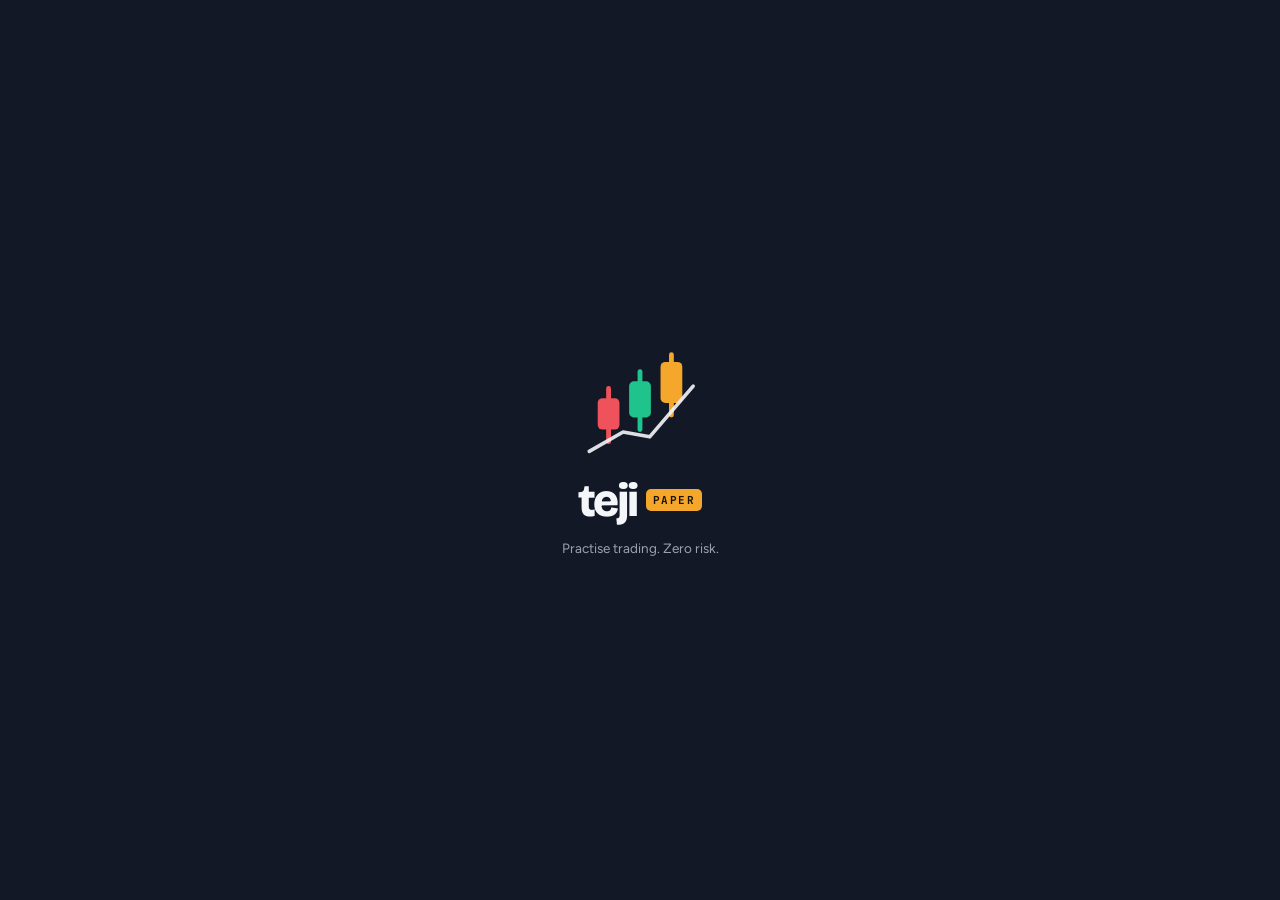
==== commit 0f2001a9: "Teji 1.1: logo animation, quick guide, leverage slider - Animated logo splash on open, status bar ma" ====
--- a/app/src/main/assets/index.html
+++ b/app/src/main/assets/index.html
@@ -273,6 +273,42 @@
 @keyframes tin{from{transform:translateY(-10px);opacity:0}}
 
 /* v4 additions */
+#splash{position:fixed;inset:0;z-index:100;background:#121826;display:grid;place-items:center;transition:opacity .45s ease,visibility .45s ease}
+#splash.out{opacity:0;visibility:hidden}
+.sp-logo{display:flex;flex-direction:column;align-items:center;gap:12px}
+.sp-logo svg{width:116px;height:116px;overflow:visible}
+.sp-c{transform-box:fill-box;transform-origin:50% 100%;transform:scaleY(0);opacity:0;animation:spc .55s cubic-bezier(.2,.9,.3,1.25) forwards}
+.sp-c.c1{animation-delay:.1s}.sp-c.c2{animation-delay:.28s}.sp-c.c3{animation-delay:.46s}
+@keyframes spc{to{transform:scaleY(1);opacity:1}}
+.sp-line{stroke-dasharray:130;stroke-dashoffset:130;opacity:.9;animation:spl .7s ease-out .75s forwards}
+@keyframes spl{to{stroke-dashoffset:0}}
+.sp-word{display:flex;align-items:center;gap:9px;font-family:var(--display);font-weight:800;font-size:46px;letter-spacing:-0.05em;color:#F4F6FA;opacity:0;transform:translateY(10px);animation:spw .5s ease-out .95s forwards}
+.sp-word em{font-style:normal;font-family:var(--mono);font-size:11px;font-weight:700;letter-spacing:.14em;text-transform:uppercase;color:#1A1204;background:#F4A72A;padding:4px 7px;border-radius:5px}
+.sp-tag{font-size:13.5px;color:rgba(244,246,250,.62);opacity:0;transform:translateY(6px);animation:spw .5s ease-out 1.15s forwards}
+@keyframes spw{to{opacity:1;transform:none}}
+#tour{position:fixed;inset:0;z-index:90}
+#tour[hidden]{display:none}
+.t-hole{position:fixed;border-radius:16px;box-shadow:0 0 0 9999px rgba(4,7,12,.74);border:2px solid var(--accent);transition:top .3s ease,left .3s ease,width .3s ease,height .3s ease;pointer-events:none}
+.t-card{position:fixed;width:min(330px,calc(100vw - 32px));background:var(--panel);color:var(--text);border:1px solid var(--line);border-radius:18px;padding:14px;display:flex;flex-direction:column;gap:8px;box-shadow:0 16px 40px rgba(0,0,0,.35);transition:top .3s ease,left .3s ease}
+.t-top{display:flex;justify-content:space-between;align-items:center}
+.t-step{font:700 11px var(--mono);letter-spacing:.08em;color:var(--accent-ink)}
+.t-skip{font-size:12.5px;font-weight:700;color:var(--muted)}
+.t-card b{font-family:var(--display);font-size:18px;letter-spacing:-0.02em}
+.t-card p{font-size:14px;line-height:1.5;color:var(--muted)}
+.t-act{display:grid;grid-template-columns:1fr 2fr;gap:8px;margin-top:4px}
+.t-act .btn{padding:10px}
+.lev{gap:8px;padding:12px;border:1px solid var(--line);border-radius:14px;background:var(--panel2)}
+.lev-h{display:flex;justify-content:space-between;align-items:center}
+.lev-h b{font-size:20px;font-weight:800}
+.lv-mid{color:var(--accent-ink)}
+#levR{-webkit-appearance:none;appearance:none;width:100%;height:28px;background:transparent;--p:10%}
+#levR::-webkit-slider-runnable-track{height:8px;border-radius:99px;background:linear-gradient(90deg,var(--up),var(--accent) 45%,var(--down));}
+#levR::-webkit-slider-thumb{-webkit-appearance:none;width:26px;height:26px;margin-top:-9px;border-radius:50%;background:#fff;border:3px solid var(--text);box-shadow:0 2px 8px rgba(0,0,0,.25)}
+#levR::-moz-range-track{height:8px;border-radius:99px;background:linear-gradient(90deg,var(--up),var(--accent) 45%,var(--down))}
+#levR::-moz-range-thumb{width:22px;height:22px;border-radius:50%;background:#fff;border:3px solid var(--text)}
+.lev-pre{display:flex;gap:6px;flex-wrap:wrap}
+.lev-pre button{flex:1;min-width:40px;padding:6px 4px;border-radius:8px;border:1px solid var(--line);background:var(--panel);font:600 12px var(--mono)}
+.lev-pre button.on{background:var(--text);color:var(--bg);border-color:var(--text)}
 body,.top,.tabs,.card,.watch,.list,.idx,.sheet,.seg,.inp,.ch-top,.ch-tools,.trade-bar,.ch-pos,.cv-wrap{transition:background-color .2s ease,border-color .2s ease,color .2s ease}
 .part-seg{border-radius:14px;padding:4px}.part-seg button{padding:10px 8px;font-size:14px;border-radius:10px}
 .fab{position:fixed;right:16px;bottom:90px;z-index:40;display:flex;flex-direction:column;align-items:center;justify-content:center;gap:1px;width:58px;height:58px;border-radius:19px;background:var(--hero);color:#F4F6FA;box-shadow:0 10px 26px rgba(17,23,34,.3);border:1px solid rgba(255,255,255,.1);transition:bottom .2s ease}
@@ -335,10 +371,23 @@
   .hero h2{font-size:38px}
 }
 @media (max-width:380px){.oc-head{grid-template-columns:repeat(2,1fr)}.stats{grid-template-columns:repeat(2,1fr)}.grid3{grid-template-columns:1fr 1fr}}
-@media (prefers-reduced-motion:reduce){*{animation:none!important;transition:none!important}}
+@media (prefers-reduced-motion:reduce){*{animation:none!important;transition:none!important}.sp-c,.sp-word,.sp-tag{opacity:1!important;transform:none!important}.sp-line{stroke-dashoffset:0!important}}
 </style>
 </head>
 <body>
+<div id="splash" aria-hidden="true">
+  <div class="sp-logo">
+    <svg viewBox="0 0 96 96">
+      <g class="sp-c c1"><line x1="22" y1="36" x2="22" y2="80" stroke="#F0525B" stroke-width="4" stroke-linecap="round"/><rect x="13" y="44" width="18" height="26" rx="4" fill="#F0525B"/></g>
+      <g class="sp-c c2"><line x1="48" y1="22" x2="48" y2="70" stroke="#1FC48D" stroke-width="4" stroke-linecap="round"/><rect x="39" y="30" width="18" height="30" rx="4" fill="#1FC48D"/></g>
+      <g class="sp-c c3"><line x1="74" y1="8" x2="74" y2="58" stroke="#F4A72A" stroke-width="4" stroke-linecap="round"/><rect x="65" y="14" width="18" height="34" rx="4" fill="#F4A72A"/></g>
+      <path class="sp-line" d="M6 88 L34 72 L56 76 L92 34" stroke="#F4F6FA" stroke-width="3" stroke-linecap="round" stroke-linejoin="round" fill="none"/>
+    </svg>
+    <div class="sp-word">teji<em>paper</em></div>
+    <div class="sp-tag">Practise trading. Zero risk.</div>
+  </div>
+</div>
+<div id="tour" hidden><div class="t-hole" id="tHole"></div><div class="t-card" id="tCard" role="dialog" aria-live="polite"><div class="t-top"><span class="t-step" id="tStep"></span><button class="t-skip" id="tSkip">Skip</button></div><b id="tTitle"></b><p id="tText"></p><div class="t-act"><button class="btn ghost" id="tBack">Back</button><button class="btn acc" id="tNext">Next</button></div></div></div>
 <div id="app">
   <header class="top">
     <div class="brand">
@@ -375,6 +424,7 @@
           <span><b style="font-size:15px;display:block">New to trading?</b><span class="mut" style="font-size:13px">15 short lessons, from candlesticks to options and crypto, each with a quiz.</span></span>
           <span class="tag" style="background:var(--accent);color:#1A1204;border-color:var(--accent-ink)">LEARN →</span>
         </button>
+        <button class="btn ghost" data-tour>New here? Take the 1-minute app tour</button>
       </div>
     </section>
 
@@ -449,6 +499,7 @@
       <div class="pad">
         <div class="lhero">
           <h2 style="font-size:28px;font-weight:800;letter-spacing:-0.03em">Learn to trade, step by step</h2>
+          <button class="btn acc" data-tour style="align-self:flex-start">Take the 1-minute app tour</button>
           <p class="mut" style="font-size:14px">Each lesson ends with a quiz and a button to practise the idea on the chart. Answer correctly to complete the lesson.</p>
           <div style="display:flex;justify-content:space-between;font-size:12.5px;font-weight:700"><span id="progTxt"></span><span class="mut">Progress</span></div>
           <div class="prog"><i id="progBar"></i></div>
@@ -512,7 +563,7 @@
 const rt=p=>{if(CRYPTO){const d=decFor(p),m=Math.pow(10,d);return Math.max(1/m,Math.round(p*m)/m);}return Math.max(TICK,Math.round(p/TICK)*TICK);};
 const CHG=20, YEAR=365*86400000, DAY=86400000;
 const feeOf=(qty,px)=>CRYPTO?qty*px*0.001:CHG;
-const prodName=c=>CRYPTO?(c==='MIS'?'FUTURES 10×':'SPOT'):(c||'');
+const prodName=c=>CRYPTO?(c==='MIS'?'FUTURES':'SPOT'):(c||'');
 const isFO=i=>i.kind==='fut'||i.kind==='opt';
 const spotLike=i=>i.kind==='eq'||i.kind==='crypto';
 const C={grid:'rgba(139,152,173,0.09)',axis:'#8B98AD',up:'#1FC48D',down:'#F0525B',accent:'#F4A72A',blue:'#5FA2FF',text:'#E8EDF5',violet:'#B48CFF',pink:'#F07AD8',panel:'#111824',bg:'#0A0F17',line:'#22304A'};
@@ -675,9 +726,16 @@
 ];
 
 /* ================= account engine ================= */
-function marginReq(inst,product,qty,px,dir){
-  if(inst.kind==='crypto') return product==='MIS'?qty*px*0.1:qty*px;
-  if(inst.kind==='eq') return product==='MIS'?qty*px*0.2:qty*px;
+function levAllowed(inst,product){return !!inst&&(inst.kind==='crypto'||inst.kind==='eq')&&product==='MIS';}
+function maxLev(inst){return inst.kind==='crypto'?100:5;}
+function defaultLev(inst,product){return levAllowed(inst,product)?(inst.kind==='crypto'?10:5):null;}
+function levPresets(inst){return inst.kind==='crypto'?[1,2,5,10,25,50,100]:[1,2,3,4,5];}
+const MMR=i=>i.kind==='crypto'?0.005:0;
+function liqFor(inst,entry,lev,dir){if(!lev||(dir>0&&lev<=1))return null;const m=MMR(inst);return rt(dir>0?entry*(1-1/lev+m):entry*(1+1/lev-m));}
+function effLev(p){return p.margin>0?Math.abs(p.qty)*p.avg/p.margin:0;}
+function liqPrice(p){const i=getInst(p.sym);if(!levAllowed(i,p.product)||!(p.margin>0))return null;return liqFor(i,p.avg,effLev(p),Math.sign(p.qty));}
+function marginReq(inst,product,qty,px,dir,lev){
+  if(spotLike(inst)){if(product!=='MIS') return qty*px; const L=lev||defaultLev(inst,product); return qty*px/L;}
   if(inst.kind==='fut') return qty*px*(product==='MIS'?0.09:0.13);
   if(dir>0) return qty*px;
   return qty*INST[inst.und].price*(product==='MIS'?0.09:0.13);
@@ -711,16 +769,16 @@
   if(openQ>0){
     if(spotLike(inst)&&o.product==='CNC'&&dir<0) return {ok:false,msg:CRYPTO?'Spot cannot be sold short. Choose Futures to short.':'Short selling is not allowed in Delivery (CNC). Choose Intraday (MIS).'};
     let freed=0; if(closeQ){const d=Math.sign(p.qty);freed=p.margin*closeQ/Math.abs(p.qty)+(px-p.avg)*closeQ*d;}
-    const need=marginReq(inst,o.product,openQ,px,dir);
+    const need=marginReq(inst,o.product,openQ,px,dir,o.lev);
     if(need+feeOf(openQ,px)>S.cash+freed) return {ok:false,msg:`Insufficient margin: ${inr0(need)} required, ${inr0(Math.max(0,S.cash+freed))} available.`};
   }
   if(closeQ){closePart(p,closeQ,px,reason||'Manual'); if(p.qty===0){S.positions=S.positions.filter(x=>x!==p);p=null;}}
   if(openQ>0){
-    const need=marginReq(inst,o.product,openQ,px,dir);
+    const need=marginReq(inst,o.product,openQ,px,dir,o.lev);
     S.cash-=need;
     if(!p){p={id:S.seq++,sym:o.sym,product:o.product,qty:0,avg:px,margin:0,sl:null,tgt:null,risk1:null,t:sim.now,exp:inst.kind==='opt'?inst.exp:null};S.positions.push(p);}
     const nq=+(p.qty+dir*openQ).toFixed(8); p.avg=(p.avg*Math.abs(p.qty)+px*openQ)/Math.abs(nq); p.qty=nq; p.margin+=need;
-    if(o.sl!=null) p.sl=o.sl; if(o.tgt!=null) p.tgt=o.tgt;
+    if(o.sl!=null) p.sl=o.sl; if(o.tgt!=null) p.tgt=o.tgt; if(levAllowed(inst,o.product)) p.lev=o.lev||defaultLev(inst,o.product);
     p.risk1=p.sl!=null?Math.abs(p.avg-p.sl):null;
   }
   const fee=feeOf(o.qty,px); S.cash-=fee; S.charges+=fee;
@@ -734,8 +792,13 @@
   q=q||Math.abs(p.qty);
   const o={id:S.seq++,t:sim.now,sym:p.sym,product:p.product,side:p.qty>0?'SELL':'BUY',qty:q,type:'MARKET'};
   const px=price(p.sym), r=execOrder(o,px,reason);
-  if(r.ok){logHist(o,'Executed',px,reason);toast(`${reason==='Manual'?'Exited':reason==='Auto square-off'?'Squared off':reason+' hit'}: ${p.sym} ${qtyTxt(p.sym,q)} @ ${f2(px)}`,reason==='Stop loss'?'err':'ok');}
+  if(r.ok){logHist(o,'Executed',px,reason);toast(`${reason==='Manual'?'Exited':reason==='Auto square-off'?'Squared off':reason==='Liquidation'?'Liquidated':reason+' hit'}: ${p.sym} ${qtyTxt(p.sym,q)} @ ${f2(px)}`,reason==='Stop loss'?'err':'ok');}
   else {logHist(o,'Rejected',null,r.msg);toast(r.msg,'err');}
+}
+function liquidate(p,lq){
+  const o={id:S.seq++,t:sim.now,sym:p.sym,product:p.product,side:p.qty>0?'SELL':'BUY',qty:Math.abs(p.qty),type:'MARKET'};
+  const r=execOrder(o,lq,'Liquidation');
+  if(r.ok){logHist(o,'Executed',lq,'Liquidated');toast(`Liquidated: ${p.sym} ${qtyTxt(p.sym,o.qty)} closed at ${f2(lq)}. Margin lost.`,'err');}
 }
 function processOrders(){
   for(const o of [...S.orders]){
@@ -749,7 +812,8 @@
     else {logHist(o,'Rejected',null,r.msg);toast('Order rejected: '+r.msg,'err');}
   }
   for(const p of [...S.positions]){
-    const l=price(p.sym);
+    const l=price(p.sym), lq=liqPrice(p);
+    if(lq!=null&&((p.qty>0&&l<=lq)||(p.qty<0&&l>=lq))){liquidate(p,lq);continue;}
     if(p.sl!=null&&((p.qty>0&&l<=p.sl)||(p.qty<0&&l>=p.sl))) exitPos(p,0,'Stop loss');
     else if(p.tgt!=null&&((p.qty>0&&l>=p.tgt)||(p.qty<0&&l<=p.tgt))) exitPos(p,0,'Target');
   }
@@ -999,6 +1063,7 @@
     const sl=ch.drag&&ch.drag.ref===p&&ch.drag.kind==='sl'?ch.drag.p:p.sl, tg=ch.drag&&ch.drag.ref===p&&ch.drag.kind==='tgt'?ch.drag.p:p.tgt;
     if(sl!=null) hl(sl,C.down,`SL ${sinr((sl-p.avg)*p.qty)}  ⇕`,true,'sl',p);
     if(tg!=null) hl(tg,C.up,`TGT ${sinr((tg-p.avg)*p.qty)}  ⇕`,true,'tgt',p);
+    {const lq=liqPrice(p); if(lq!=null) hl(lq,'#B48CFF',`LIQUIDATION · ${effLev(p).toFixed(0)}×`,true);}
   });
   S.orders.filter(o=>o.sym===ch.sym).forEach(o=>{
     const pv=ch.drag&&ch.drag.ref===o?ch.drag.p:(o.type==='LIMIT'?o.price:o.trig);
@@ -1186,7 +1251,7 @@
     const PS=S.positions.filter(p=>!isHolding(p));
     const sig='pos|'+PS.map(p=>p.id+':'+p.qty+':'+p.sl+':'+p.tgt).join(',');
     if(force||B.dataset.sig!==sig){B.dataset.sig=sig;
-      B.innerHTML=PS.length?`<div class="list">${PS.map(p=>`<div class="pos"><div class="r1"><div><b>${esc(p.sym)}</b> <span class="tag">${prodName(p.product)}</span> <span class="tag" style="color:${p.qty>0?C.up:C.down}">${p.qty>0?'LONG':'SHORT'}</span><div class="meta" style="margin-top:4px">${qtyTxt(p.sym,Math.abs(p.qty))} × ${f2(p.avg)} → <span id="pl-${p.id}"></span></div></div><div class="pnl" id="pp-${p.id}"></div></div><div class="chips">${p.sl!=null?`<span class="chip sl">SL ${f2(p.sl)}</span>`:'<span class="chip" style="color:var(--accent-ink)">No SL</span>'}${p.tgt!=null?`<span class="chip tg">TGT ${f2(p.tgt)}</span>`:''}<span class="chip">Margin ${inr0(p.margin)}</span></div><div class="acts"><button data-chart="${esc(p.sym)}">Chart</button><button data-mod="${p.id}">SL / Target</button><button class="x" data-exit="${p.id}">Exit</button></div></div>`).join('')}</div><button class="btn ghost big" id="exitAll" style="margin-top:12px;color:var(--down)">Exit all positions</button>`
+      B.innerHTML=PS.length?`<div class="list">${PS.map(p=>`<div class="pos"><div class="r1"><div><b>${esc(p.sym)}</b> <span class="tag">${prodName(p.product)}</span> <span class="tag" style="color:${p.qty>0?C.up:C.down}">${p.qty>0?'LONG':'SHORT'}</span><div class="meta" style="margin-top:4px">${qtyTxt(p.sym,Math.abs(p.qty))} × ${f2(p.avg)} → <span id="pl-${p.id}"></span></div></div><div class="pnl" id="pp-${p.id}"></div></div><div class="chips">${p.sl!=null?`<span class="chip sl">SL ${f2(p.sl)}</span>`:'<span class="chip" style="color:var(--accent-ink)">No SL</span>'}${p.tgt!=null?`<span class="chip tg">TGT ${f2(p.tgt)}</span>`:''}${liqPrice(p)!=null?`<span class="chip" style="color:#9B6BFF;border-color:rgba(155,107,255,.45)">${effLev(p).toFixed(0)}× · Liq ${f2(liqPrice(p))}</span>`:''}<span class="chip">Margin ${inr0(p.margin)}</span></div><div class="acts"><button data-chart="${esc(p.sym)}">Chart</button><button data-mod="${p.id}">SL / Target</button><button class="x" data-exit="${p.id}">Exit</button></div></div>`).join('')}</div><button class="btn ghost big" id="exitAll" style="margin-top:12px;color:var(--down)">Exit all positions</button>`
       :`<div class="list"><div class="empty"><b style="color:var(--text);font-size:15px">No open positions</b><br>Intraday (MIS) and F&amp;O trades appear here. Delivery stocks are under Holdings.<br><button class="btn acc" data-go="chart" style="margin:14px auto 0">Open chart</button></div></div>`;}
     PS.forEach(p=>{const u=upnl(p);setNum('pl-'+p.id,f2(price(p.sym)));setNum('pp-'+p.id,sinr(u),'pnl '+cls(u));});
   } else if(PREF.pf==='ord'){
@@ -1226,8 +1291,61 @@
   const cs=getComputedStyle(document.documentElement), v=n=>cs.getPropertyValue(n).trim();
   Object.assign(C,{grid:dark?'rgba(139,152,173,0.09)':'rgba(17,23,34,0.06)',axis:v('--muted'),up:v('--up'),down:v('--down'),text:v('--text'),line:v('--line'),panel:v('--panel'),bg:v('--bg'),blue:v('--blue'),cross:dark?'rgba(232,237,245,.45)':'rgba(17,23,34,.4)'});
   lastLegend=''; dirty();
-  try{if(window.TejiNative)window.TejiNative.setTheme(dark);}catch(e){}
-}
+  if(!splashOn){try{if(window.TejiNative)window.TejiNative.setTheme(dark);}catch(e){}}
+}
+/* ---------- splash ---------- */
+let splashOn=true;
+const SPLASH_T0=performance.now(), SPLASH_MIN=(window.matchMedia&&matchMedia('(prefers-reduced-motion: reduce)').matches)?300:1700;
+function hideSplash(){
+  if(!splashOn) return;
+  const wait=Math.max(0,SPLASH_MIN-(performance.now()-SPLASH_T0));
+  setTimeout(()=>{
+    if(!splashOn) return; splashOn=false;
+    const el=$('#splash'); if(el){el.classList.add('out');setTimeout(()=>el.remove(),600);}
+    try{if(window.TejiNative)window.TejiNative.setTheme(PREF.theme==='dark');}catch(e){}
+    let seen=false; try{seen=!!localStorage.getItem('teji.tour.done');}catch(e){seen=true;}
+    if(!seen) setTimeout(()=>startTour(),650);
+  },wait);
+}
+setTimeout(hideSplash,9000);
+/* ---------- quick guide ---------- */
+const TOUR=[
+ {scr:'markets',el:'#partSeg',t:'Stocks or crypto',d:'Switch between NSE stocks and 24×7 crypto. Each part has its own virtual wallet.'},
+ {scr:'markets',el:'.pcard',t:'Your portfolio',d:'Balance, total and today\'s profit or loss. Tap Add funds to top up your virtual money.'},
+ {scr:'markets',el:'.eq-chip',t:'Cash and add funds',d:'Your available cash. Tap the + to add more virtual money at any time.'},
+ {scr:'markets',el:'#themeBtn',t:'Light or dark',d:'Switch the whole app between light and dark mode.'},
+ {scr:'markets',el:'#watch',t:'Watchlist',d:'Live prices. Tap any stock or coin to open its chart.'},
+ {scr:'chart',el:'#tfSeg',t:'Timeframes',d:'Change the candle size from 1 minute to 1 day.'},
+ {scr:'chart',el:'#indBtn',t:'Indicators',d:'Add EMA, RSI, MACD, VWAP, Bollinger Bands and volume.'},
+ {scr:'chart',el:'#toolSeg',t:'Drawing tools',d:'Draw support and resistance lines or trend lines right on the chart.'},
+ {scr:'chart',el:'#cvWrap',t:'Live chart',d:'Drag to scroll, pinch to zoom, tap for the crosshair. Your entry, stop loss, target and liquidation lines appear here, and you can drag SL and TGT.'},
+ {scr:'chart',el:'.trade-bar',t:'Buy and sell',d:'Opens the order ticket: quantity, order type, stop loss, target and the leverage slider.'},
+ {scr:'chart',el:'#fab',t:'My orders',d:'Every open trade, pending order and today\'s fills, with a one-tap Exit button. It is on every screen.'},
+ {scr:'markets',el:'.tabs [data-go="portfolio"]',t:'Portfolio',d:'Holdings, positions, order history and your trading journal with win rate and P&L curve.'},
+ {scr:'markets',el:'.tabs [data-go="learn"]',t:'Learn',d:'Lessons with quizzes, from candlesticks to options and crypto. You can replay this tour from here.'},
+];
+let tourI=-1;
+function startTour(){closeSheet();tourI=0;$('#tour').hidden=false;showTour();}
+function endTour(){tourI=-1;$('#tour').hidden=true;try{localStorage.setItem('teji.tour.done','1');}catch(e){}go('markets');$('#scr-markets').scrollTop=0;}
+function showTour(){
+  const st=TOUR[tourI]; if(!st) return endTour();
+  if(cur!==st.scr) go(st.scr);
+  const el=$(st.el); if(!el||!el.getClientRects().length){tourI++;return showTour();}
+  const r0=el.getBoundingClientRect();
+  if(r0.top<60||r0.bottom>innerHeight-90) el.scrollIntoView({block:'center'});
+  setTimeout(()=>{
+    const r=el.getBoundingClientRect(), pad=6, hole=$('#tHole'), card=$('#tCard');
+    const top=Math.max(4,r.top-pad), left=Math.max(4,r.left-pad), w=Math.min(innerWidth-8,r.width+pad*2), h=Math.min(innerHeight-8,r.height+pad*2);
+    Object.assign(hole.style,{top:top+'px',left:left+'px',width:w+'px',height:h+'px'});
+    $('#tStep').textContent=`STEP ${tourI+1} OF ${TOUR.length}`; $('#tTitle').textContent=st.t; $('#tText').textContent=st.d;
+    $('#tBack').style.visibility=tourI?'visible':'hidden'; $('#tNext').textContent=tourI===TOUR.length-1?'Start trading':'Next';
+    const ch2=card.offsetHeight||170, cw=card.offsetWidth||320;
+    let ct=top+h+12; if(ct+ch2>innerHeight-12) ct=top-ch2-12; if(ct<12) ct=Math.max(12,innerHeight-ch2-12);
+    const cl=Math.min(Math.max(16,r.left+r.width/2-cw/2),innerWidth-cw-16);
+    Object.assign(card.style,{top:ct+'px',left:cl+'px'});
+  },st.scr==='chart'?260:120);
+}
+window.addEventListener('resize',()=>{if(tourI>=0)showTour();});
 const MAXCAP=CRYPTO?1000000:100000000;
 const capLabel=a=>CRYPTO?(a>=1000000?(a/1000000)+'M':(a/1000)+'K'):(a>=10000000?(a/10000000)+' Cr':a>=100000?(a/100000)+'L':(a/1000)+'K');
 function openFunds(){
@@ -1265,7 +1383,8 @@
   const ex=S.positions.find(p=>p.sym===sym&&(!opts.product||p.product===opts.product));
   const closing=!!ex&&Math.sign(ex.qty)!==dir;
   const units=opts.units!=null?opts.units:(closing?Math.abs(ex.qty)/lotOf(sym):(inst.kind==='crypto'?Math.max(inst.qs,floorTo(1000/l,inst.qs)):inst.kind==='eq'?Math.max(1,Math.floor(100000/l)):1));
-  ot={sym,side,product:opts.product||(ex?ex.product:(CRYPTO?'CNC':'MIS')),type:'MARKET',units,px:l,slOn:!closing,tgtOn:!closing,sl:null,tgt:null};
+  ot={sym,side,product:opts.product||(ex?ex.product:(CRYPTO?'CNC':'MIS')),type:'MARKET',units,px:l,slOn:!closing,tgtOn:!closing,sl:null,tgt:null,lev:null};
+  ot.lev=(ex&&ex.lev)||defaultLev(inst,ot.product);
   defaultSLT(); renderOT();
 }
 function renderOT(){
@@ -1273,7 +1392,11 @@
   openSheet('order',`
   <div class="ot-head ${ot.side}"><div><div class="ot-sym">${esc(ot.sym)}</div><div class="hint">LTP <b id="otLtp" style="color:var(--text)"></b> · ${CX?'USDT pair · fee 0.1%':F?'Lot '+inst.lot:'NSE equity'}</div></div>
   <div class="seg side-seg"><button data-side="BUY" class="b ${ot.side==='BUY'?'on':''}">Buy</button><button data-side="SELL" class="s ${ot.side==='SELL'?'on':''}">Sell</button></div></div>
-  <div class="field"><span class="flabel">PRODUCT</span><div class="seg full" id="otProd">${CX?`<button data-prod="CNC" class="${ot.product!=='MIS'?'on':''}">Spot</button><button data-prod="MIS" class="${ot.product==='MIS'?'on':''}">Futures · 10×</button>`:`<button data-prod="MIS" class="${ot.product==='MIS'?'on':''}">Intraday · MIS</button><button data-prod="${F?'NRML':'CNC'}" class="${ot.product!=='MIS'?'on':''}">${F?'Carry · NRML':'Delivery · CNC'}</button>`}</div></div>
+  <div class="field"><span class="flabel">PRODUCT</span><div class="seg full" id="otProd">${CX?`<button data-prod="CNC" class="${ot.product!=='MIS'?'on':''}">Spot</button><button data-prod="MIS" class="${ot.product==='MIS'?'on':''}">Futures · up to 100×</button>`:`<button data-prod="MIS" class="${ot.product==='MIS'?'on':''}">Intraday · MIS</button><button data-prod="${F?'NRML':'CNC'}" class="${ot.product!=='MIS'?'on':''}">${F?'Carry · NRML':'Delivery · CNC'}</button>`}</div></div>
+  ${levAllowed(inst,ot.product)?`<div class="field lev" id="levBox"><div class="lev-h"><span class="flabel">LEVERAGE</span><b id="levVal" class="num"></b></div>
+    <input type="range" id="levR" min="1" max="${maxLev(inst)}" step="1" value="${ot.lev}" aria-label="Leverage">
+    <div class="lev-pre">${levPresets(inst).map(v=>`<button data-lev="${v}" class="${v===ot.lev?'on':''}">${v}×</button>`).join('')}</div>
+    <span class="hint" id="levNote"></span></div>`:''}
   <div class="field"><span class="flabel">ORDER TYPE</span><div class="seg full" id="otType"><button data-otype="MARKET" class="${ot.type==='MARKET'?'on':''}">Market</button><button data-otype="LIMIT" class="${ot.type==='LIMIT'?'on':''}">Limit</button><button data-otype="SLM" class="${ot.type==='SLM'?'on':''}">SL-M</button></div></div>
   <div class="row2">
     <div class="field"><label for="otQty">${F?'LOTS':CX?'QUANTITY ('+ot.sym.replace('USDT','')+')':'QUANTITY'}</label><div class="stepper"><button data-q="-1" aria-label="Decrease">−</button><input class="inp" id="otQty" inputmode="${CX?'decimal':'numeric'}" value="${CX?fq(ot.units):ot.units}"><button data-q="1" aria-label="Increase">+</button></div><span class="hint" id="otQtyNote"></span></div>
@@ -1298,6 +1421,7 @@
   const inst=getInst(ot.sym), F=isFO(inst);
   ot.units=inst.kind==='crypto'?Math.max(0,floorTo(parseFloat($('#otQty').value)||0,inst.qs)):Math.max(0,parseInt($('#otQty').value,10)||0);
   const px=parseFloat($('#otPx').value); if(ot.type!=='MARKET'&&px>0) ot.px=px;
+  if($('#levR')) ot.lev=Math.max(1,Math.min(maxLev(inst),parseInt($('#levR').value,10)||1));
   ot.slOn=$('#otSlOn').checked; ot.tgtOn=$('#otTgtOn').checked;
   const sl=parseFloat($('#otSl').value), tg=parseFloat($('#otTgt').value);
   ot.sl=isFinite(sl)?sl:null; ot.tgt=isFinite(tg)?tg:null;
@@ -1308,8 +1432,14 @@
   const {qty,F,inst}=readOT(), l=price(ot.sym), e=entryRef(), dir=ot.side==='BUY'?1:-1, eq=equity();
   $('#otLtp').textContent=f2(l);
   $('#otQtyNote').textContent=F?`= ${qty} qty`:`≈ ${CRYPTO?inr(qty*e):inr0(qty*e)}`;
-  const need=marginReq(inst,ot.product,qty,e,dir);
+  const LV=levAllowed(inst,ot.product)?ot.lev:null, need=marginReq(inst,ot.product,qty,e,dir,LV), liq=LV?liqFor(inst,e,LV,dir):null;
   const warns=[]; let blocked=false;
+  if(LV&&$('#levVal')){
+    const lv=$('#levVal'); lv.textContent=LV+'×'; lv.className='num '+(LV<=5?'up':LV<=20?'lv-mid':'dn');
+    const pc=Math.min(100,(LV-1)/(maxLev(inst)-1||1)*100); $('#levR').style.setProperty('--p',pc+'%');
+    $$('#levBox .lev-pre button').forEach(b=>b.classList.toggle('on',+b.dataset.lev===LV));
+    $('#levNote').textContent=liq!=null?`A ${(Math.abs(e-liq)/e*100).toFixed(1)}% move against you liquidates this position.`:'At 1× a long position cannot be liquidated.';
+  }
   if(!CRYPTO&&LIVE&&ot.product==='MIS'&&istNow().hm>=920&&istNow().wd>0&&istNow().wd<6&&mktState==='OPEN'){warns.push(['err','New intraday (MIS) orders are not allowed after 15:20 IST. Choose Delivery (CNC) or Carry (NRML).']);blocked=true;}
   if(LIVE&&mktState!=='OPEN'){if(ot.type==='MARKET'){warns.push(['err','The market is closed. Switch to Limit or SL-M to queue an order for the next session.']);blocked=true;}else warns.push(['','The market is closed. This order will queue and can fill once trading resumes at 09:15 IST.']);}
   let risk=null,reward=null;
@@ -1322,7 +1452,9 @@
   if(!qty){warns.push(['err',CRYPTO?`Minimum quantity is ${fq(inst.qs)}`:'Quantity must be at least 1']);blocked=true;}
   if(ot.type!=='MARKET'&&!(ot.px>0)){warns.push(['err','Enter a price']);blocked=true;}
   const ex=S.positions.find(p=>p.sym===ot.sym&&p.product===ot.product), reducing=ex&&Math.sign(ex.qty)!==dir;
-  if(!reducing&&need+feeOf(qty,e)>S.cash){warns.push(['err',`Insufficient margin: ${inr0(need)} required, ${inr0(S.cash)} available. Reduce the quantity${inst.kind==='eq'&&ot.product!=='MIS'?' or switch to Intraday (MIS)':CRYPTO&&ot.product!=='MIS'?' or switch to Futures (10×)':''}.`]);}
+  if(LV&&!reducing&&liq!=null&&ot.slOn&&ot.sl!=null&&(dir>0?ot.sl<=liq:ot.sl>=liq)){warns.push(['err',`Your stop loss (${f2(ot.sl)}) is beyond the liquidation price (${f2(liq)}). Lower the leverage or move the stop closer.`]);blocked=true;}
+  if(LV&&!reducing&&LV>=25) warns.push(['',`High leverage (${LV}×): a ${(100/LV).toFixed(1)}% move against you wipes out the margin.`]);
+  if(!reducing&&need+feeOf(qty,e)>S.cash){warns.push(['err',`Insufficient margin: ${inr0(need)} required, ${inr0(S.cash)} available. Reduce the quantity${inst.kind==='eq'&&ot.product!=='MIS'?' or switch to Intraday (MIS)':CRYPTO&&ot.product!=='MIS'?' or switch to Futures with leverage':''}.`]);}
   if(spotLike(inst)&&ot.product==='CNC'&&dir<0&&!reducing){warns.push(['err',CRYPTO?'Spot cannot be sold short. Choose Futures to short.':'Short selling is not allowed in Delivery (CNC). Choose Intraday (MIS).']);blocked=true;}
   const rp=risk!=null?risk/eq*100:null;
   if(!ot.slOn&&!reducing) warns.push(['','Without a stop loss, your downside is open-ended. Keep a stop on every trade.']);
@@ -1331,7 +1463,7 @@
   if(ot.type==='LIMIT'&&(dir>0?ot.px>=l:ot.px<=l)) warns.push(['','This limit price is already marketable. The order will fill immediately at LTP.']);
   if(ot.type==='SLM'&&(dir>0?ot.px<=l:ot.px>=l)) warns.push(['','The trigger has already been crossed. The order will fill immediately at market.']);
   const r=(k,v,c='')=>`<div class="r"><span>${k}</span><span class="${c}">${v}</span></div>`;
-  $('#otSum').innerHTML=r('Order value',inr(qty*e))+r(reducing?'Margin':'Margin required',reducing?'Released on exit':inr(need))+r('Available cash',inr(S.cash))+(CRYPTO?r('Fee (0.1%)',inr(qty*e*0.001)):r('Charges (flat)','₹20'))+
+  $('#otSum').innerHTML=r('Order value',inr(qty*e))+(LV&&!reducing?r('Leverage',LV+'×'):'')+r(reducing?'Margin':'Margin required',reducing?'Released on exit':inr(need))+(LV&&!reducing&&liq!=null?r('Liquidation price',`${f2(liq)} (${(Math.abs(e-liq)/e*100).toFixed(1)}% away)`,'dn'):'')+r('Available cash',inr(S.cash))+(CRYPTO?r('Fee (0.1%)',inr(qty*e*0.001)):r('Charges (flat)','₹20'))+
     (risk!=null?r('Max loss at SL',`−${CUR}${f2(risk)} (${rp.toFixed(2)}%)`,'dn'):'')+(reward!=null?r('Profit at target',`+${CUR}${f2(reward)}`,'up'):'')+(risk&&reward?r('Risk : Reward',`1 : ${(reward/risk).toFixed(2)}`):'');
   $('#otWarn').innerHTML=warns.map(([k,m])=>`<div class="warn ${k}">${m}</div>`).join('');
   const b=$('#otGo'); b.disabled=blocked;
@@ -1339,7 +1471,7 @@
 }
 function placeOT(){
   const {qty}=readOT(); updateOT(); if($('#otGo').disabled) return;
-  const o={id:S.seq++,t:sim.now,sym:ot.sym,product:ot.product,side:ot.side,qty,type:ot.type,price:ot.type==='LIMIT'?ot.px:null,trig:ot.type==='SLM'?ot.px:null,sl:ot.slOn?rt(ot.sl):null,tgt:ot.tgtOn?rt(ot.tgt):null};
+  const o={id:S.seq++,t:sim.now,sym:ot.sym,product:ot.product,side:ot.side,qty,type:ot.type,price:ot.type==='LIMIT'?ot.px:null,trig:ot.type==='SLM'?ot.px:null,sl:ot.slOn?rt(ot.sl):null,tgt:ot.tgtOn?rt(ot.tgt):null,lev:levAllowed(getInst(ot.sym),ot.product)?ot.lev:null};
   const l=price(o.sym), dir=o.side==='BUY'?1:-1;
   if(LIVE&&mktState!=='OPEN'){
     if(o.type==='MARKET'){toast('The market is closed. Use a Limit or SL-M order to queue it for the next session.','err');return;}
@@ -1402,7 +1534,7 @@
   if(bookTab==='open'){
     if(!d.open.length) return `<div class="empty">No open trades.<br>Positions and holdings appear here as soon as an order fills.</div>`;
     const nonH=d.open.filter(p=>!isHolding(p)).length;
-    return d.open.map(p=>`<div class="bk-row"><div class="r1"><div><b class="s">${esc(p.sym)}</b> <span class="tag">${prodName(p.product)}</span> <span class="tag" style="color:${p.qty>0?C.up:C.down}">${isHolding(p)?'HOLDING':p.qty>0?'LONG':'SHORT'}</span><div class="meta" style="margin-top:4px">${qtyTxt(p.sym,Math.abs(p.qty))} × ${f2(p.avg)} → <span id="bkl-${p.id}"></span></div>${p.sl!=null||p.tgt!=null?`<div class="meta" style="margin-top:2px">${p.sl!=null?'SL '+f2(p.sl):''}${p.sl!=null&&p.tgt!=null?' · ':''}${p.tgt!=null?'TGT '+f2(p.tgt):''}</div>`:''}</div><div class="pnl" id="bkp-${p.id}"></div></div><div class="acts"><button data-chart="${esc(p.sym)}">Chart</button><button data-mod="${p.id}">SL / TGT</button><button class="bk-exit" data-exit="${p.id}">Exit</button></div></div>`).join('')
+    return d.open.map(p=>`<div class="bk-row"><div class="r1"><div><b class="s">${esc(p.sym)}</b> <span class="tag">${prodName(p.product)}</span> <span class="tag" style="color:${p.qty>0?C.up:C.down}">${isHolding(p)?'HOLDING':p.qty>0?'LONG':'SHORT'}</span><div class="meta" style="margin-top:4px">${qtyTxt(p.sym,Math.abs(p.qty))} × ${f2(p.avg)} → <span id="bkl-${p.id}"></span></div>${p.sl!=null||p.tgt!=null?`<div class="meta" style="margin-top:2px">${p.sl!=null?'SL '+f2(p.sl):''}${p.sl!=null&&p.tgt!=null?' · ':''}${p.tgt!=null?'TGT '+f2(p.tgt):''}</div>`:''}${liqPrice(p)!=null?`<div class="meta" style="margin-top:2px;color:#9B6BFF">${effLev(p).toFixed(0)}× · Liquidation ${f2(liqPrice(p))}</div>`:''}</div><div class="pnl" id="bkp-${p.id}"></div></div><div class="acts"><button data-chart="${esc(p.sym)}">Chart</button><button data-mod="${p.id}">SL / TGT</button><button class="bk-exit" data-exit="${p.id}">Exit</button></div></div>`).join('')
       +(nonH>1?`<button class="btn ghost big" id="exitAll" style="margin-top:8px;color:var(--down)">Exit all positions (${nonH})</button>`:'')
       +`<p class="note" style="margin-top:8px">Exit closes the whole trade at the market price. Holdings stay until you exit them yourself.</p>`;
   }
@@ -1489,7 +1621,7 @@
  {id:'risk',t:'Risk management: the 1% rule',tag:'Strategy',m:5,svg:'',b:`<ul><li><b>The 1% rule</b>: risk no more than 1–2% of capital on a single trade. Ten consecutive losses then cost about 10%.</li><li><b>With 2:1 reward to risk</b>, a 40% win rate is profitable: over 10 trades, 4 × 2R − 6 × 1R = <b>+2R</b>.</li><li><b>Position size</b> = (capital × risk %) ÷ (entry − stop).</li><li><b>Daily loss limit</b>: set one, for example 3%. When it is hit, stop trading for the day.</li><li><b>Leverage</b> amplifies losses as much as gains. At 5× intraday leverage, losses accrue five times faster.</li></ul><div class="box">Use the position size calculator below, or the "risk 1%" link in the order ticket.</div>`,q:{q:'Capital ₹5,00,000, risk 1%, entry 200, stop 195. What quantity?',o:['1,000','500','2,500'],a:0,w:'Risk = ₹5,000. Risk per share = ₹5. Quantity = 5,000 ÷ 5 = 1,000.'},tr:{l:'Open the calculator',go:'calc'}},
  {id:'options',t:'Options basics: calls, puts, strikes',tag:'F&O',m:6,svg:'options',b:`<ul><li><b>Call (CE)</b>: gains when the underlying rises. <b>Put (PE)</b>: gains when it falls.</li><li><b>Strike</b>: the contract's reference price. <b>Premium</b>: the price the buyer pays for the option.</li><li><b>Lot size</b>: options trade in lots. NIFTY is 65 and BANKNIFTY is 30, the NSE sizes since January 2026. NSE revises lot sizes periodically.</li><li><b>ATM</b>: strike near the spot. <b>ITM</b>: has intrinsic value. <b>OTM</b>: time value only.</li><li><b>Buyers</b> risk only the premium and have open-ended upside, but time decay works against them.</li><li><b>Sellers</b> collect premium, carry larger risk and post higher margin.</li><li>At expiry, OTM options are worth zero. NIFTY has weekly expiries every Tuesday; BANKNIFTY expires monthly on the last Tuesday.</li></ul>`,q:{q:'NIFTY is at 25,800. What is the 26,000 CE?',o:['In the money','Out of the money','At the money'],a:1,w:'A call is in the money only when spot is above the strike. 25,800 is below 26,000, so it is out of the money.'},tr:{l:'Open the option chain',go:'options'}},
  {id:'greeks',t:'Greeks: Delta, Theta, IV',tag:'F&O',m:5,svg:'greeks',b:`<ul><li><b>Delta (Δ)</b>: how much the premium moves for a ₹1 move in the underlying. ATM options have a delta near 0.5. The chain shows delta under each LTP.</li><li><b>Theta</b>: daily time decay. It accelerates as expiry approaches, which is why option buyers need the move to happen quickly.</li><li><b>IV (implied volatility)</b>: how much movement the market expects. Higher IV means more expensive premiums. IV typically collapses after results or major events.</li></ul><div class="box">Experiment (simulated mode): buy an OTM option, set speed to 300×, and watch the premium decay while NIFTY moves sideways.</div>`,q:{q:'All else equal, what happens to an OTM option premium as expiry approaches?',o:['It rises','It falls quickly (theta decay)','It stays the same'],a:1,w:'An OTM option holds only time value, and that value moves toward zero as time runs out.'},tr:{l:'See delta in the option chain',go:'options'}},
- {id:'crypto',t:'Crypto basics: spot, futures, 24×7',tag:'Crypto',m:4,svg:'',b:`<ul><li><b>24×7 market</b>: crypto never closes, so prices move on weekends and at night. Plan when you will and will not trade.</li><li><b>USDT pairs</b>: BTC/USDT is priced in Tether, a dollar-pegged stablecoin. Teji's crypto part uses a separate $10,000 virtual wallet.</li><li><b>Spot</b>: you buy the actual coin with full payment. You can only sell what you own.</li><li><b>Futures (10×)</b>: you post 10% margin and can go long or short. A 10% move against you wipes out the margin, so always use a stop loss.</li><li><b>Fees</b>: Teji charges 0.1% of trade value on each order, similar to major exchanges.</li><li><b>Volatility</b>: Bitcoin often moves 2–5% in a day and smaller coins far more. Size positions smaller than you would for stocks.</li></ul><div class="box">In India, crypto gains are taxed at 30% with 1% TDS on transfers. Check current rules before trading real money.</div>`,q:{q:'With 10× futures leverage, roughly what move against you wipes out your margin?',o:['1%','10%','50%'],a:1,w:'At 10× leverage your margin is 10% of the position, so a 10% adverse move consumes all of it.'},tr:{l:'Practise on the chart',go:'chart'}},
+ {id:'crypto',t:'Crypto basics: spot, futures, 24×7',tag:'Crypto',m:4,svg:'',b:`<ul><li><b>24×7 market</b>: crypto never closes, so prices move on weekends and at night. Plan when you will and will not trade.</li><li><b>USDT pairs</b>: BTC/USDT is priced in Tether, a dollar-pegged stablecoin. Teji's crypto part uses a separate $10,000 virtual wallet.</li><li><b>Spot</b>: you buy the actual coin with full payment. You can only sell what you own.</li><li><b>Futures</b>: pick leverage from 1× to 100× with the slider in the order ticket, and go long or short. At 10× you post 10% margin, and a 10% move against you liquidates the position. The ticket and chart show the exact liquidation price, so keep your stop loss well before it.</li><li><b>Fees</b>: Teji charges 0.1% of trade value on each order, similar to major exchanges.</li><li><b>Volatility</b>: Bitcoin often moves 2–5% in a day and smaller coins far more. Size positions smaller than you would for stocks.</li></ul><div class="box">In India, crypto gains are taxed at 30% with 1% TDS on transfers. Check current rules before trading real money.</div>`,q:{q:'With 10× futures leverage, roughly what move against you wipes out your margin?',o:['1%','10%','50%'],a:1,w:'At 10× leverage your margin is 10% of the position, so a 10% adverse move consumes all of it.'},tr:{l:'Practise on the chart',go:'chart'}},
  {id:'psych',t:'Trading psychology and journaling',tag:'Mindset',m:4,svg:'',b:`<ul><li><b>FOMO</b>: chasing a move after it has run. If it is not in your plan, let it go; another setup will come.</li><li><b>Revenge trading</b>: sizing up immediately after a loss. It is one of the fastest ways to damage an account.</li><li><b>Overtrading</b>: two or three quality setups a day are enough. Watch how the ₹20 charges accumulate.</li><li><b>Respect your stop</b>: taking small losses is a skill.</li><li><b>Journal</b>: Portfolio → Journal shows win rate, average R and profit factor. After 30 or more trades, review which setups actually work.</li></ul><div class="box">Before trading real money, aim for two to three months of consistently positive paper results.</div>`,q:{q:'After three consecutive losses, what is the best response?',o:['Double the quantity to recover','Take a break and review the journal','Remove the stop on the next trade'],a:1,w:'After a loss, emotion drives decisions. A break and a review help you see the pattern.'},tr:{l:'Open the journal',go:'journal'}},
 ];
 function renderLearn(){
@@ -1529,6 +1661,7 @@
   const t=e.target.closest('button,[data-close]'); if(!t) return;
   const D=t.dataset;
   if('close' in D){closeSheet();return;}
+  if('tour' in D){startTour();return;}
   if('funds' in D){openFunds();return;}
   if(D.part){if(D.part===PART)return;save();try{localStorage.setItem('teji.part',D.part);}catch(e){}location.hash=D.part;setTimeout(()=>location.reload(),60);return;}
   if(D.bk){bookTab=D.bk;bookSig='';updateBook();return;}
@@ -1559,12 +1692,16 @@
     if(ok&&!PREF.done[l.id]){PREF.done[l.id]=1;save();renderLearn();toast('Lesson complete ✓');}
     return;}
   if(D.side&&ot){readOT();ot.side=D.side;defaultSLT();renderOT();return;}
-  if(D.prod&&ot){readOT();ot.product=D.prod;renderOT();return;}
+  if(D.prod&&ot){readOT();ot.product=D.prod;ot.lev=defaultLev(getInst(ot.sym),ot.product);renderOT();return;}
+  if(D.lev&&ot){$('#levR').value=D.lev;ot.lev=+D.lev;updateOT();return;}
   if(D.otype&&ot){readOT();ot.type=D.otype;if(D.otype!=='MARKET'){const l=price(ot.sym),dir=ot.side==='BUY'?1:-1,inst=getInst(ot.sym);const off=inst.kind==='opt'?0.05:0.003;ot.px=rt(D.otype==='LIMIT'?l*(1-dir*off):l*(1+dir*off));}defaultSLT();renderOT();return;}
   if(D.q&&ot){const el=$('#otQty'),i=getInst(ot.sym);if(i.kind==='crypto'){el.value=fq(Math.max(i.qs,floorTo((parseFloat(el.value)||0)+ +D.q*i.qs,i.qs)));}else el.value=Math.max(1,(parseInt(el.value,10)||0)+ +D.q);updateOT();return;}
   if(D.cap){$$('#capC button').forEach(b=>b.classList.toggle('on',b===t));return;}
   switch(t.id){
     case 'symBtn': openSearch(); break;
+    case 'tNext': tourI++; if(tourI>=TOUR.length) endTour(); else showTour(); break;
+    case 'tBack': if(tourI>0){tourI--;showTour();} break;
+    case 'tSkip': endTour(); break;
     case 'fab': openBook(); break;
     case 'themeBtn': PREF.theme=PREF.theme==='dark'?'light':'dark'; try{localStorage.setItem('teji.theme',PREF.theme);}catch(e){} save(); applyTheme(); if(sheetKind==='book'){bookSig='';} $('#pfBody').dataset.sig=''; $('#ocBody').dataset.sig=''; $('#watch').dataset.built=''; updateUI(true); break;
     case 'fundGo': addFunds(); break;
@@ -1585,6 +1722,7 @@
 });
 document.addEventListener('input',e=>{
   const id=e.target.id;
+  if(sheetKind==='order'&&id==='levR'){ot.lev=+e.target.value;updateOT();}
   if(sheetKind==='order'&&/^ot/.test(id)){ if(id==='otSlOn'||id==='otTgtOn'){$('#otSl').disabled=!$('#otSlOn').checked;$('#otTgt').disabled=!$('#otTgtOn').checked;} updateOT(); }
   if(/^c(Cap|Risk|Entry|Sl)$/.test(id)) calc();
   if(id==='wSearch'){const q=e.target.value.trim().toLowerCase();$$('#watch .w-row').forEach(r=>{r.style.display=r.textContent.toLowerCase().includes(q)?'':'none';});}
@@ -1599,8 +1737,8 @@
 if(LIVE){await Promise.race([pollQuotes(),new Promise(r=>setTimeout(r,5000))]);setInterval(pollQuotes,CRYPTO?2000:5000);startStream();setInterval(()=>{if(cur==='chart'){const i=getInst(ch.sym);loadCandles(i.kind==='opt'?i.und:ch.sym,ch.tf,true);}},60000);}
 $$('#partSeg button').forEach(b=>b.classList.toggle('on',b.dataset.part===PART));
 if(CRYPTO){const ob=$('.tabs [data-go="options"]');if(ob)ob.remove();$('.tabs').style.gridTemplateColumns='repeat(4,1fr)';$('#pcLabel').textContent='Crypto portfolio · USDT';document.title='Teji Crypto Paper Trading';}
-window.tejiBack=()=>{if(sheetKind){closeSheet();return true;}if(cur!=='markets'){go('markets');return true;}return false;};
-applyTheme(); renderFeed(); speedSeg(); renderLearn(); go('markets');
+window.tejiBack=()=>{if(tourI>=0){endTour();return true;}if(sheetKind){closeSheet();return true;}if(cur!=='markets'){go('markets');return true;}return false;};
+applyTheme(); renderFeed(); speedSeg(); renderLearn(); go('markets'); hideSplash();
 setInterval(tick,500);
 requestAnimationFrame(loop);
 })();
